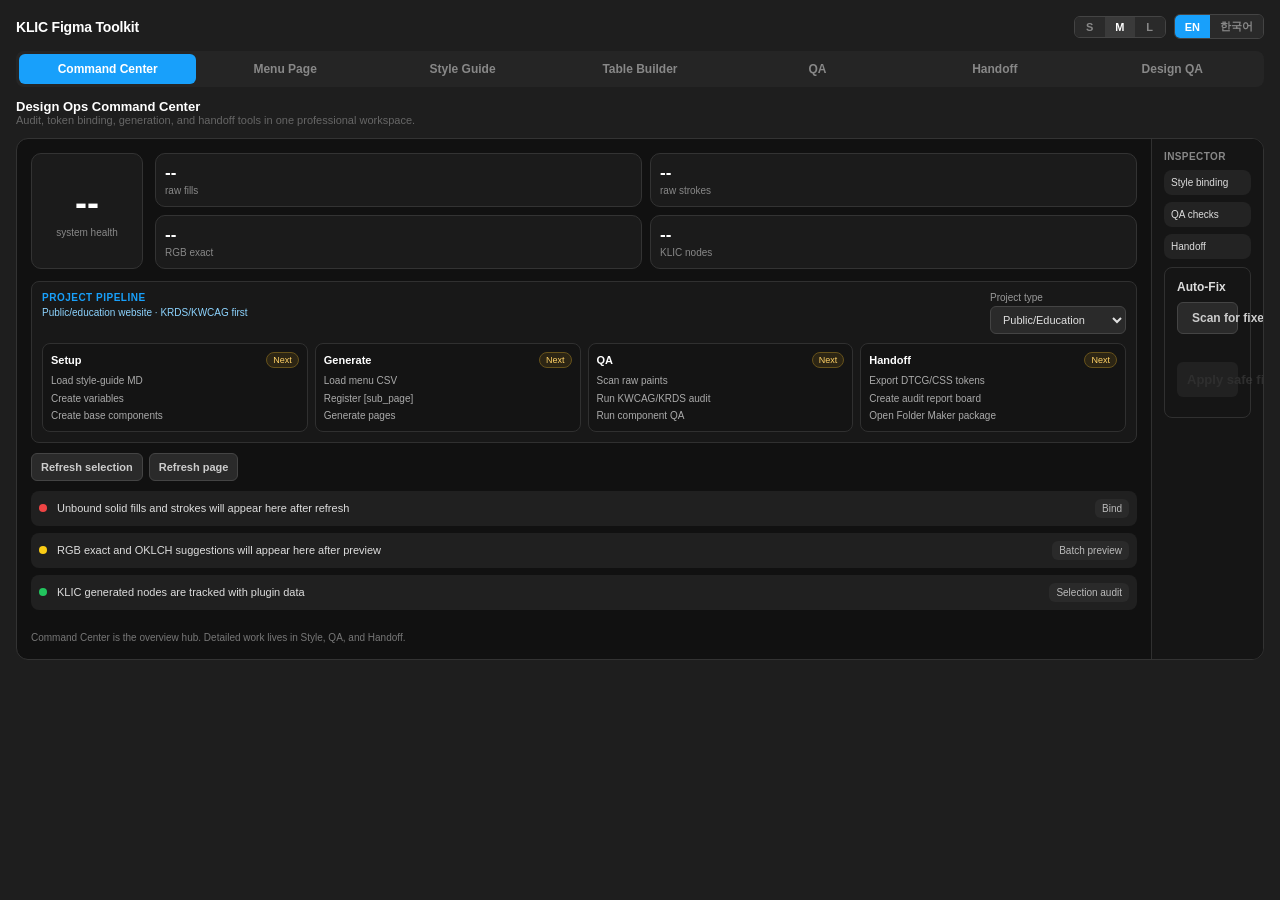
==== klic-figma-toolkit/ui.html @ 5e9527a5 "Improve KLIC toolkit runtime verification" ====
<!DOCTYPE html>
<!-- Generated by klic-figma-toolkit/build-toolkit.mjs. Do not edit directly. -->
<html lang="en">
<head>
<meta charset="utf-8">
<title>KLIC Figma Toolkit</title>
<style>
* { box-sizing: border-box; margin: 0; padding: 0; }
  body {
    font-family: 'Pretendard', 'Inter', 'Noto Sans KR', -apple-system, sans-serif;
    background: #1e1e1e; color: #e0e0e0; font-size: 12px;
  }
  .root { padding: 14px 16px 16px; display: flex; flex-direction: column; gap: 12px; }

  /* ── Top bar ── */
  .topbar { display: flex; align-items: center; justify-content: space-between; gap: 10px; flex-wrap: wrap; }
  .brand { font-size: 14px; font-weight: 700; color: #fff; letter-spacing: -0.2px; }
  .topbar-actions { display: flex; align-items: center; gap: 8px; flex-wrap: wrap; justify-content: flex-end; }
  .size-toggle {
    display: flex; border: 1px solid #444; border-radius: 6px; overflow: hidden;
  }
  .size-btn {
    min-width: 30px; padding: 4px 8px; background: #2a2a2a; border: none; cursor: pointer;
    font-size: 11px; font-weight: 700; color: #888; transition: 0.15s;
  }
  .size-btn.active { background: #3a3a3a; color: #fff; }
  .lang-toggle {
    display: flex; border: 1px solid #444; border-radius: 6px; overflow: hidden;
  }
  .lang-btn {
    padding: 4px 10px; background: #2a2a2a; border: none; cursor: pointer;
    font-size: 11px; font-weight: 600; color: #888; transition: 0.15s;
  }
  .lang-btn.active { background: #18a0fb; color: #fff; }

  /* ── Tool tabs ── */
  .tool-tabs {
    display: flex; gap: 0; background: #252525; border-radius: 8px; padding: 3px;
  }
  .tool-tab {
    flex: 1; padding: 8px 0; background: none; border: none; border-radius: 6px;
    font-size: 12px; font-weight: 600; color: #888; cursor: pointer; transition: 0.15s;
  }
  .tool-tab:hover { color: #ccc; }
  .tool-tab.active { background: #18a0fb; color: #fff; }

  .tool-pane { display: none; flex-direction: column; gap: 12px; }
  .tool-pane.active { display: flex; }

  .panel-title { font-size: 13px; font-weight: 700; color: #fff; }
  .panel-desc { font-size: 11px; color: #666; }

  /* ── Command Center ── */
  .command-shell {
    border: 1px solid #333; border-radius: 12px; overflow: hidden;
    background: #111; min-height: 430px;
  }
  .command-grid { display: grid; grid-template-columns: 1fr 112px; min-height: 386px; }
  .command-main { padding: 14px; }
  .health-row { display: grid; grid-template-columns: 112px 1fr; gap: 12px; margin-bottom: 12px; }
  .health-score {
    border: 1px solid #333; border-radius: 10px; background: #1b1b1b;
    display: flex; align-items: center; justify-content: center; flex-direction: column;
  }
  .health-score strong { font-size: 36px; color: #fff; line-height: 1; }
  .health-score span { font-size: 10px; color: #888; margin-top: 6px; }
  .health-metrics { display: grid; grid-template-columns: 1fr 1fr; gap: 8px; }
  .health-metric { border: 1px solid #333; border-radius: 10px; background: #1b1b1b; padding: 9px; }
  .health-metric b { display: block; color: #fff; font-size: 17px; }
  .health-metric span { color: #888; font-size: 10px; }
  .command-issues { display: flex; flex-direction: column; gap: 7px; }
  .command-issue {
    display: grid; grid-template-columns: 10px 1fr auto; align-items: center; gap: 8px;
    background: #202020; border-radius: 8px; padding: 8px; font-size: 11px; color: #ddd;
  }
  .severity-red, .severity-yellow, .severity-green { width: 8px; height: 8px; border-radius: 50%; }
  .severity-red { background: #ef4444; }
  .severity-yellow { background: #facc15; }
  .severity-green { background: #22c55e; }
  .quick-action {
    padding: 4px 7px; border-radius: 6px; background: #2a2a2a;
    color: #bbb; font-size: 10px; white-space: nowrap;
  }
  .command-side { border-left: 1px solid #303030; background: #151515; padding: 12px; }
  .side-label { color: #888; font-size: 10px; font-weight: 700; letter-spacing: .4px; text-transform: uppercase; margin-bottom: 8px; }
  .side-chip { padding: 7px; border-radius: 8px; background: #232323; color: #ddd; font-size: 10px; margin-bottom: 7px; cursor: pointer; }
  .side-chip:hover { background: #2d2d2d; color: #fff; }
  .command-note { margin-top: 10px; color: #777; font-size: 10px; line-height: 1.5; }
  .command-actions { display: flex; gap: 6px; margin-bottom: 10px; flex-wrap: wrap; }
  .command-actions .btn { padding: 7px 9px; font-size: 11px; }
  .command-options { display: grid; grid-template-columns: 1fr 1fr; gap: 7px; margin-bottom: 10px; }
  .command-options label { display: flex; flex-direction: column; gap: 3px; color: #999; font-size: 10px; }
  .command-options input { height: 28px; font-size: 11px; }
  .command-options .inline-option { flex-direction: row; align-items: center; color: #ccc; }
  .command-options .inline-option input { height: auto; width: auto; accent-color: #18a0fb; }
  .command-pipeline-panel {
    border: 1px solid #303030; border-radius: 8px; background: #181818;
    padding: 10px; margin-bottom: 10px;
  }
  .command-pipeline-head {
    display: flex; align-items: flex-start; justify-content: space-between;
    gap: 10px; margin-bottom: 9px;
  }
  .command-pipeline-head .section-label { padding: 0 0 3px; }
  .command-pipeline-head label {
    display: flex; flex-direction: column; gap: 3px; color: #999; font-size: 10px;
    min-width: 136px;
  }
  .command-pipeline-head select { height: 28px; font-size: 11px; }
  .command-pipeline-summary { color: #8dd4ff; font-size: 10px; line-height: 1.45; }
  .command-pipeline {
    display: grid; grid-template-columns: repeat(4, minmax(0, 1fr)); gap: 7px;
  }
  .pipeline-step {
    border: 1px solid #303030; border-radius: 8px; background: #141414;
    padding: 8px; min-width: 0;
  }
  .pipeline-step-head {
    display: flex; align-items: center; justify-content: space-between; gap: 6px;
    margin-bottom: 6px;
  }
  .pipeline-step-title { color: #fff; font-size: 11px; font-weight: 700; }
  .pipeline-status {
    color: #ffd166; border: 1px solid #66521b; background: #2c2514;
    border-radius: 999px; padding: 2px 6px; font-size: 9px; white-space: nowrap;
  }
  .pipeline-items { display: flex; flex-direction: column; gap: 4px; }
  .pipeline-item { color: #aaa; font-size: 10px; line-height: 1.35; overflow-wrap: anywhere; }
  .command-local-tool {
    border: 1px solid #303030; border-radius: 8px; background: #181818;
    padding: 9px 10px; margin-bottom: 10px; display: flex; gap: 10px;
    align-items: center; justify-content: space-between;
  }
  .command-local-tool span { display: block; font-size: 10px; line-height: 1.45; color: #aaa; }
  .command-local-tool strong { color: #fff; font-size: 11px; }
  .workspace-panel {
    border: 1px solid #303030; border-radius: 10px; background: #181818;
    padding: 12px; display: flex; flex-direction: column; gap: 10px;
  }
  .workspace-actions { display: flex; gap: 6px; flex-wrap: wrap; }
  .workspace-actions .btn { padding: 7px 9px; font-size: 11px; }
  .workspace-options { display: grid; grid-template-columns: 1fr 1fr; gap: 7px; }
  .workspace-options label { display: flex; flex-direction: column; gap: 3px; color: #999; font-size: 10px; }
  .workspace-options input { height: 28px; font-size: 11px; }
  .workspace-options .inline-option { flex-direction: row; align-items: center; color: #ccc; }
  .workspace-options .inline-option input { height: auto; width: auto; accent-color: #18a0fb; }
  .binding-list { margin-top: 10px; display: flex; flex-direction: column; gap: 6px; max-height: 150px; overflow-y: auto; }
  .binding-list.evidence-mode { max-height: none; overflow: visible; }
  .binding-item {
    display: grid; grid-template-columns: 14px 58px 1fr; gap: 7px; align-items: center;
    background: #181818; border: 1px solid #303030; border-radius: 8px; padding: 7px;
    font-size: 10px; color: #ccc;
  }
  .binding-item input { accent-color: #18a0fb; }
  .binding-hex { font-family: monospace; color: #fff; }
  .binding-target { color: #8dd4ff; overflow: hidden; text-overflow: ellipsis; white-space: nowrap; }
  .smoke-evidence-panel {
    margin-top: 10px; border: 1px solid #303030; border-radius: 8px;
    background: #151515; padding: 10px;
  }
  .smoke-evidence-head {
    display: flex; align-items: flex-start; justify-content: space-between;
    gap: 10px; margin-bottom: 8px; user-select: none;
  }
  .smoke-evidence-runtime { color: #888; font-size: 10px; line-height: 1.45; }
  .smoke-evidence-status { color: #8dd4ff; font-size: 10px; line-height: 1.45; }
  .smoke-evidence-actions { display: flex; flex-wrap: wrap; gap: 6px; justify-content: flex-end; user-select: none; }
  .smoke-evidence-json {
    width: 100%; min-height: 360px; max-height: 540px; overflow: auto;
    padding: 10px; border: 1px solid #3a3a3a; border-radius: 6px;
    background: #0f0f0f; color: #e6e6e6; font: 11px/1.55 Consolas, monospace;
    white-space: pre; user-select: text;
  }
  .smoke-evidence-hidden { position: fixed; left: -9999px; top: 0; width: 1px; height: 1px; opacity: 0; }

  /* ── Generic inputs ── */
  input[type="text"], input[type="number"], textarea, select {
    background: #2a2a2a; border: 1px solid #444; border-radius: 6px;
    color: #e0e0e0; font-size: 12px; outline: none; font-family: inherit;
  }
  input[type="text"], input[type="number"] { padding: 7px 10px; }
  input:focus, textarea:focus, select:focus { border-color: #18a0fb; }
  input::placeholder, textarea::placeholder { color: #555; }
  textarea { width: 100%; padding: 8px; resize: vertical; line-height: 1.5; }
  select { padding: 5px 8px; cursor: pointer; }

  .btn {
    padding: 8px 14px; border: 1px solid #444; border-radius: 6px; cursor: pointer;
    font-size: 12px; font-weight: 600; transition: 0.15s; white-space: nowrap;
    background: #2a2a2a; color: #ccc;
  }
  .btn:hover { border-color: #18a0fb; color: #18a0fb; }
  .btn:disabled { opacity: 0.4; cursor: not-allowed; }
  .btn-block { width: 100%; }
  .btn-primary {
    flex: 1; padding: 10px; border: none; border-radius: 6px;
    background: #18a0fb; color: #fff; font-size: 13px; font-weight: 700;
  }
  .btn-primary:hover:not(:disabled) { background: #0d8ce8; }
  .btn-primary:disabled { background: #333; color: #555; cursor: not-allowed; }
  .btn-secondary {
    flex: 1; padding: 10px; border: none; border-radius: 6px;
    background: #2a2a2a; color: #aaa; font-size: 13px; font-weight: 600;
  }
  .btn-secondary:hover { background: #333; }
  .btn-draw {
    flex: 1; padding: 10px; border: 1px solid #1a6b4a; border-radius: 6px;
    background: #0f3a2a; color: #3dd68c; font-size: 13px; font-weight: 700;
  }
  .btn-draw:hover:not(:disabled) { background: #1a5e3a; border-color: #3dd68c; }
  .btn-draw:disabled { background: #1e2a24; color: #3a6a50; border-color: #2a4a38; cursor: not-allowed; }
  .btn-comp {
    flex: 1; padding: 10px; border: 1px solid #4a3a7a; border-radius: 6px;
    background: #1e1a3a; color: #a78bfa; font-size: 13px; font-weight: 700;
  }
  .btn-comp:hover:not(:disabled) { background: #2a2050; border-color: #a78bfa; }
  .btn-comp:disabled { background: #1a1a2a; color: #4a4a6a; border-color: #2a2a4a; cursor: not-allowed; }
  .btn-row { display: flex; gap: 8px; }

  .status { font-size: 11px; min-height: 14px; }
  .status.ok, .fetch-status.success, .detected.ok { color: #4caf50; }
  .status.error, .fetch-status.error { color: #f66; }
  .status.idle, .fetch-status, .detected.idle { color: #888; }

  .result {
    margin-top: 4px; padding: 10px 12px; border-radius: 6px; font-size: 12px;
    text-align: center; display: none; font-weight: 600;
  }
  .result.success { background: #162516; color: #4caf50; border: 1px solid #2a4a2a; }
  .result.error { background: #2a1616; color: #f44336; border: 1px solid #4a2a2a; white-space: pre-line; }

  .progress-wrap { margin-top: 4px; display: none; }
  progress {
    -webkit-appearance: none; width: 100%; height: 6px; border-radius: 3px;
    border: none; background: #333;
  }
  progress::-webkit-progress-bar { background: #333; border-radius: 3px; }
  progress::-webkit-progress-value { background: #18a0fb; border-radius: 3px; transition: width 0.2s; }
  .progress-label, .progress-name { font-size: 11px; color: #666; margin-top: 6px; }
  .progress-name { white-space: nowrap; overflow: hidden; text-overflow: ellipsis; }

  /* ── Sub tabs (menu input / table input) ── */
  .sub-tabs { display: flex; gap: 0; border-bottom: 1px solid #333; margin-bottom: 8px; }
  .sub-tab {
    padding: 7px 14px; background: none; border: none; border-bottom: 2px solid transparent;
    font-size: 12px; font-weight: 600; color: #666; cursor: pointer; margin-bottom: -1px;
    transition: color 0.15s, border-color 0.15s;
  }
  .sub-tab:hover { color: #aaa; }
  .sub-tab.active { color: #18a0fb; border-bottom-color: #18a0fb; }
  .sub-panel { display: none; }
  .sub-panel.active { display: block; }

  .row { display: flex; gap: 6px; align-items: center; }
  .row.tight { gap: 8px; }
  .grow { flex: 1; }
  .divider { border: none; border-top: 1px solid #333; margin: 4px 0; }

  .section-label {
    font-size: 10px; font-weight: 700; color: #18a0fb; padding: 8px 0 4px;
    letter-spacing: 0.5px; text-transform: uppercase;
  }
  .field-label { font-size: 11px; font-weight: 600; color: #ccc; }
  .hint { font-size: 10px; color: #555; line-height: 1.5; }

  /* ── Menu list ── */
  .list-header { display: flex; justify-content: space-between; align-items: center; margin-bottom: 6px; }
  .list-title { font-size: 12px; font-weight: 600; color: #fff; }
  .list-right { display: flex; align-items: center; gap: 8px; }
  .list-count { font-size: 11px; color: #666; }
  .link-btn {
    font-size: 11px; color: #18a0fb; background: none; border: none; cursor: pointer;
    padding: 0; text-decoration: underline;
  }
  .link-btn:hover { color: #0d8ce8; }

  .filter-tags { display: flex; flex-wrap: wrap; gap: 4px; margin-bottom: 6px; min-height: 0; }
  .filter-tag {
    display: flex; align-items: center; gap: 4px; padding: 2px 8px;
    background: #1a3a1a; border: 1px solid #2a4a2a; border-radius: 12px;
    font-size: 11px; color: #4caf50;
  }
  .filter-tag .remove { cursor: pointer; color: #888; font-size: 13px; line-height: 1; }
  .filter-tag .remove:hover { color: #f44; }

  .scroll-list {
    background: #2a2a2a; border-radius: 8px; padding: 10px 12px; max-height: 200px;
    overflow-y: auto;
  }
  .scroll-list::-webkit-scrollbar { width: 4px; }
  .scroll-list::-webkit-scrollbar-track { background: #333; }
  .scroll-list::-webkit-scrollbar-thumb { background: #555; border-radius: 2px; }

  .menu-group-label { font-size: 10px; font-weight: 700; color: #18a0fb; padding: 8px 0 4px; letter-spacing: 0.5px; }
  .menu-group-label:first-child { padding-top: 0; }
  label.menu-item {
    display: flex; align-items: center; gap: 8px; padding: 5px 0;
    border-bottom: 1px solid #333; cursor: pointer; user-select: none;
  }
  label.menu-item:last-child { border-bottom: none; }
  label.menu-item input[type="checkbox"] { accent-color: #18a0fb; width: 13px; height: 13px; cursor: pointer; flex-shrink: 0; }
  .menu-name { font-weight: 600; color: #fff; flex: 1; }
  .menu-path { font-size: 10px; color: #555; flex-shrink: 0; }
  label.menu-item.excluded .menu-name { text-decoration: line-through; color: #444; }
  label.menu-item.excluded .menu-path { color: #333; }

  /* ── Collapsible sections ── */
  .collapse-toggle { font-size: 11px; color: #18a0fb; cursor: pointer; display: block; text-decoration: underline; }
  .collapse-section { display: none; margin-top: 8px; padding: 10px; background: #242424; border-radius: 6px; }
  .map-row { display: flex; align-items: center; gap: 8px; margin-bottom: 6px; }
  .map-label { font-size: 11px; color: #888; width: 72px; flex-shrink: 0; }
  .col-select { flex: 1; }
  .cat-chips { display: flex; flex-wrap: wrap; gap: 6px; }
  .cat-chip { display: flex; align-items: center; gap: 4px; }
  .cat-chip input[type="checkbox"] { accent-color: #18a0fb; }
  .cat-chip label { font-size: 11px; color: #ccc; cursor: pointer; }

  .file-label {
    padding: 6px 12px; background: #2a2a2a; border: 1px solid #444; border-radius: 6px;
    font-size: 11px; color: #ccc; cursor: pointer; white-space: nowrap; flex-shrink: 0;
  }
  .file-label:hover { border-color: #18a0fb; color: #18a0fb; }
  .file-name { font-size: 11px; color: #666; overflow: hidden; text-overflow: ellipsis; white-space: nowrap; }

  /* ── Style preview ── */
  .preview { background: #242424; border-radius: 8px; padding: 12px; display: none; flex-direction: column; gap: 12px; }
  .preview-label { font-size: 10px; font-weight: 700; color: #18a0fb; letter-spacing: 0.5px; margin-bottom: 6px; }
  .color-row { display: flex; align-items: center; gap: 6px; margin-bottom: 4px; }
  .color-name { font-size: 11px; color: #aaa; width: 64px; flex-shrink: 0; }
  .swatches { display: flex; gap: 2px; }
  .swatch { width: 18px; height: 18px; border-radius: 3px; position: relative; }
  .swatch:hover::after {
    content: attr(data-tip); position: absolute; bottom: 22px; left: 50%; transform: translateX(-50%);
    background: #000; color: #fff; padding: 2px 5px; border-radius: 3px; font-size: 10px;
    white-space: nowrap; z-index: 10; pointer-events: none;
  }
  .swatch.base-mark { outline: 2px solid #fff; outline-offset: 1px; }
  #style-semantic-prev { display: flex; flex-direction: column; gap: 7px; min-width: 0; }
  .semantic-row {
    display: grid; grid-template-columns: minmax(0, 1fr); gap: 6px;
    padding: 7px; background: #242424; border-radius: 6px; min-width: 0;
  }
  .semantic-name {
    font-size: 11px; color: #aaa; min-width: 0; line-height: 1.35;
    overflow-wrap: anywhere;
  }
  .semantic-chips {
    display: grid; grid-template-columns: repeat(4, minmax(44px, 1fr));
    gap: 5px; min-width: 0;
  }
  .semantic-chip { display: flex; flex-direction: column; align-items: stretch; gap: 2px; min-width: 0; }
  .semantic-swatch { width: 100%; min-width: 0; height: 20px; border-radius: 4px; }
  .semantic-chip-label { font-size: 9px; color: #666; }
  .value-chips { display: flex; flex-wrap: wrap; gap: 4px; }
  .chip { padding: 3px 7px; background: #333; border-radius: 4px; font-size: 10px; color: #aaa; }
  .summary { font-size: 11px; color: #888; text-align: center; padding: 4px 0; line-height: 1.5; }
  .diagnostic-summary {
    border: 1px solid #303030; border-radius: 8px; background: #181818;
    padding: 8px; display: flex; flex-wrap: wrap; gap: 6px; color: #aaa;
    font-size: 10px; line-height: 1.4;
  }
  .diagnostic-chip {
    border: 1px solid #3a3a3a; border-radius: 999px; padding: 4px 7px;
    background: #222; color: #ccc; white-space: nowrap;
  }
  .diagnostic-chip.warn { border-color: #66521b; color: #ffd166; background: #2c2514; }
  .diagnostic-chip.ok { border-color: #1f5f3a; color: #83e6a8; background: #14241b; }
  .auto-info { display: flex; flex-direction: column; gap: 4px; }
  .auto-info-row { font-size: 10px; color: #666; line-height: 1.5; }

  .font-results { display: flex; flex-direction: column; gap: 2px; max-height: 108px; overflow-y: auto; margin-top: 4px; }
  .font-result-item { padding: 5px 8px; background: #2a2a2a; border-radius: 4px; font-size: 11px; color: #aaa; cursor: pointer; border: 1px solid transparent; }
  .font-result-item:hover { background: #333; color: #fff; }
  .font-result-item.active { background: #0f2a4a; color: #18a0fb; border-color: #18a0fb; }
  .font-selected { font-size: 10px; color: #3dd68c; }

  /* ── Table inputs ── */
  .detected { font-size: 11px; min-height: 15px; display: flex; align-items: center; gap: 4px; }
  .toggles { display: flex; gap: 16px; flex-wrap: wrap; }
  .toggle { display: flex; align-items: center; gap: 6px; cursor: pointer; user-select: none; }
  .toggle input { cursor: pointer; accent-color: #18a0fb; width: 13px; height: 13px; }
  .toggle span { font-size: 12px; }

  .color-rows { display: flex; flex-direction: column; gap: 5px; }
  .color-row-t { display: flex; align-items: center; gap: 5px; }
  .color-label-t { font-size: 11px; color: #aaa; min-width: 80px; flex-shrink: 0; }
  .var-sel { flex: 1; min-width: 0; padding: 4px 5px; font-size: 10.5px; height: 26px; }
  .hex-wrap {
    display: flex; align-items: center; flex-shrink: 0; padding: 3px 6px; height: 26px;
  }
  .hash { font-size: 11px; color: #888; margin-right: 1px; }
  .hex-in { width: 50px; border: none; outline: none; background: transparent; font-size: 11px; color: #e0e0e0; font-family: monospace; padding: 0; }
  .hex-in:disabled { color: #888; }
  .swatch-t { width: 22px; height: 22px; flex-shrink: 0; border-radius: 4px; border: 1.5px solid #444; cursor: pointer; }

  .adv-toggle { display: flex; align-items: center; justify-content: space-between; cursor: pointer; user-select: none; padding: 7px 0; border-top: 1px solid #333; }
  .adv-toggle .adv-label { font-size: 11px; font-weight: 600; color: #888; }
  .adv-toggle .adv-arrow { font-size: 10px; color: #888; transition: transform .2s; }
  .adv-toggle.open .adv-arrow { transform: rotate(180deg); }
  .adv-panel { display: none; }
  .adv-panel.open { display: block; }
  .inputs-grid { display: grid; grid-template-columns: 1fr 1fr; gap: 7px 10px; margin-top: 8px; }
  .input-group { display: flex; flex-direction: column; gap: 3px; }
  .input-group label { font-size: 11px; color: #888; }
  .input-group .row-in { display: flex; align-items: center; gap: 5px; }
  .input-group input[type="number"] { width: 64px; }
  .unit { font-size: 11px; color: #888; }

  /* Command Center Auto-Fix section (Task 7) */
  .fix-section { display: flex; flex-direction: column; gap: 8px; padding: 12px; border: 1px solid #303030; border-radius: 8px; margin-top: 8px; }
  .fix-section h3 { margin: 0; font-size: 12px; font-weight: 600; color: #ddd; }
  .fix-counts { display: flex; gap: 6px; flex-wrap: wrap; min-height: 12px; }
  .fix-counts .chip { background: #202020; border-radius: 999px; padding: 3px 8px; font-size: 11px; color: #ddd; }
  .fix-c-list { list-style: none; margin: 0; padding: 0; display: flex; flex-direction: column; gap: 6px; }
  .fix-c-list li { display: flex; justify-content: space-between; align-items: center; gap: 8px; background: #1b1b1b; border-radius: 6px; padding: 8px; font-size: 11px; color: #ddd; }
  .fix-c-list li .fix-label { flex: 1; min-width: 0; overflow: hidden; text-overflow: ellipsis; white-space: nowrap; }
  .fix-c-list li .btn { flex: 0 0 auto; padding: 3px 10px; font-size: 11px; }

/* ── Design QA Diff ── */
.qa-columns { display: grid; grid-template-columns: 1fr 1fr; gap: 12px; }
.qa-col { display: flex; flex-direction: column; gap: 6px; }
.qa-preview { max-width: 100%; border: 1px solid #2a2a2a; border-radius: 6px; background: #111; }
.qa-impl-stage { position: relative; display: inline-block; }
.qa-overlay { position: absolute; inset: 0; cursor: crosshair; }
.qa-url-frame { width: 100%; height: 180px; border: 1px solid #2a2a2a; border-radius: 6px; }
</style>
</head>
<body>
<div class="root">

  <!-- ═══ Top bar ═══ -->
  <div class="topbar">
    <span class="brand">KLIC Figma Toolkit</span>
    <div class="topbar-actions">
      <div class="size-toggle" data-i18n-aria="ui.sizeGroup">
        <button class="size-btn" id="size-compact" onclick="resizeUi('compact')" data-i18n-title="ui.sizeCompact">S</button>
        <button class="size-btn active" id="size-default" onclick="resizeUi('default')" data-i18n-title="ui.sizeDefault">M</button>
        <button class="size-btn" id="size-wide" onclick="resizeUi('wide')" data-i18n-title="ui.sizeWide">L</button>
      </div>
      <div class="lang-toggle">
        <button class="lang-btn active" id="lang-en" onclick="setLang('en')">EN</button>
        <button class="lang-btn" id="lang-ko" onclick="setLang('ko')">한국어</button>
      </div>
    </div>
  </div>

  <!-- ═══ Tool tabs ═══ -->
  <div class="tool-tabs">
    <button class="tool-tab active" id="tool-command" onclick="switchTool('command')" data-i18n="tool.command">Command Center</button>
    <button class="tool-tab"        id="tool-menu"   onclick="switchTool('menu')"   data-i18n="tool.menu">Menu Page</button>
    <button class="tool-tab"        id="tool-style"  onclick="switchTool('style')"  data-i18n="tool.style">Style Guide</button>
    <button class="tool-tab"        id="tool-table"  onclick="switchTool('table')"  data-i18n="tool.table">Table Builder</button>
    <button class="tool-tab"        id="tool-qa"     onclick="switchTool('qa')"     data-i18n="tool.qa">QA</button>
    <button class="tool-tab"        id="tool-handoff" onclick="switchTool('handoff')" data-i18n="tool.handoff">Handoff</button>
    <button class="tool-tab" id="tool-designqa" onclick="switchTool('designqa')" data-i18n="tool.designqa">Design QA</button>
  </div>

  <!-- ════════════════════════════════════════════════════════════════════
       PANE: COMMAND CENTER
       ════════════════════════════════════════════════════════════════════ -->
  <div class="tool-pane active" id="pane-command">
    <div>
      <div class="panel-title" data-i18n="command.title">Design Ops Command Center</div>
      <div class="panel-desc" data-i18n="command.desc">Audit, token binding, generation, and handoff tools in one professional workspace.</div>
    </div>

    <div class="command-shell">
      <div class="command-grid">
        <div class="command-main">
          <div class="health-row">
            <div class="health-score">
              <strong id="command-health-score">--</strong>
              <span data-i18n="command.health">system health</span>
            </div>
            <div class="health-metrics">
              <div class="health-metric"><b id="command-raw-fills">--</b><span data-i18n="command.rawFills">raw fills</span></div>
              <div class="health-metric"><b id="command-raw-strokes">--</b><span data-i18n="command.rawStrokes">raw strokes</span></div>
              <div class="health-metric"><b id="command-exact-matches">--</b><span data-i18n="command.matches">RGB exact</span></div>
              <div class="health-metric"><b id="command-klic-nodes">--</b><span data-i18n="command.klicNodes">KLIC nodes</span></div>
            </div>
          </div>

          <div class="command-pipeline-panel">
            <div class="command-pipeline-head">
              <div>
                <div class="section-label" data-i18n="command.pipelineTitle">Project Pipeline</div>
                <div class="command-pipeline-summary" id="command-pipeline-summary" data-i18n="command.pipelineSummary">Public/education website · KRDS/KWCAG first</div>
              </div>
              <label>
                <span data-i18n="command.projectType">Project type</span>
                <select id="command-project-type">
                  <option value="public-education" selected data-i18n="command.projectPublicEducation">Public/Education</option>
                  <option value="saas-admin" data-i18n="command.projectSaasAdmin">SaaS/Admin</option>
                  <option value="corporate" data-i18n="command.projectCorporate">Corporate</option>
                </select>
              </label>
            </div>
            <div class="command-pipeline" id="command-pipeline"></div>
          </div>

          <div class="command-actions">
            <button class="btn" id="command-refresh-selection" data-i18n="command.refreshSelection">Refresh selection</button>
            <button class="btn" id="command-refresh-page" data-i18n="command.refreshPage">Refresh page</button>
          </div>

          <div class="command-issues">
            <div class="command-issue"><div class="severity-red"></div><span id="command-issue-raw" data-i18n="command.issueRaw">Unbound solid fills and strokes will appear here after refresh</span><div class="quick-action" data-i18n="command.bind">Bind</div></div>
            <div class="command-issue"><div class="severity-yellow"></div><span id="command-issue-match" data-i18n="command.issueMatch">Exact variable matches will appear here after preview</span><div class="quick-action" data-i18n="command.preview">Preview</div></div>
            <div class="command-issue"><div class="severity-green"></div><span id="command-issue-generated" data-i18n="command.issueGenerated">KLIC generated nodes are tracked with plugin data</span><div class="quick-action" data-i18n="command.audit">Audit</div></div>
          </div>

          <div class="binding-list" id="command-binding-list"></div>

          <div class="command-note" data-i18n="command.note">Command Center is now the overview hub. Detailed work lives in Style, QA, and Handoff.</div>
        </div>
        <div class="command-side">
          <div class="side-label" data-i18n="command.inspector">Inspector</div>
          <div class="side-chip" onclick="switchTool('style')" data-i18n="command.goStyle">Style binding</div>
          <div class="side-chip" onclick="switchTool('qa')" data-i18n="command.goQa">QA checks</div>
          <div class="side-chip" onclick="switchTool('handoff')" data-i18n="command.goHandoff">Handoff</div>
          <section class="fix-section" id="fix-section">
            <h3 data-i18n="command.fixTitle">Auto-Fix</h3>
            <button class="btn" id="fix-scan" data-i18n="command.fixScan">Scan for fixes</button>
            <div class="fix-counts" id="fix-counts"></div>
            <button class="btn btn-primary" id="fix-batch-apply" data-i18n="command.fixBatchApply" disabled>Apply safe fixes (A+B)</button>
            <ul class="fix-c-list" id="fix-c-list"></ul>
          </section>
        </div>
      </div>
    </div>
  </div>

  <!-- ════════════════════════════════════════════════════════════════════
       PANE: MENU PAGE GENERATOR
       ════════════════════════════════════════════════════════════════════ -->
  <div class="tool-pane" id="pane-menu">

    <div class="sub-tabs">
      <button class="sub-tab active" id="menu-tab-url"  onclick="menuSwitchInput('url')"  data-i18n="menu.tabUrl">URL Input</button>
      <button class="sub-tab"        id="menu-tab-html" onclick="menuSwitchInput('html')" data-i18n="menu.tabHtml">HTML Source</button>
    </div>

    <!-- URL panel -->
    <div class="sub-panel active" id="menu-panel-url">
      <div class="row">
        <input type="text" class="grow" id="menu-url" data-i18n-ph="menu.urlPh">
        <button class="btn" id="menu-fetch" data-i18n="menu.extract">Extract Menu</button>
      </div>
      <div class="status idle" id="menu-fetch-status"></div>
    </div>

    <!-- HTML source panel -->
    <div class="sub-panel" id="menu-panel-html">
      <textarea id="menu-html-input" rows="4" data-i18n-ph="menu.htmlPh"></textarea>
      <button class="btn btn-block" id="menu-parse" data-i18n="menu.parseHtml">Parse HTML</button>
      <div class="status idle" id="menu-html-status"></div>
    </div>

    <!-- CSV input -->
    <div class="collapse-toggle" id="menu-excel-toggle" onclick="menuToggleExcel()" data-i18n="menu.excelToggle">▶ Load from Excel (CSV)</div>
    <div class="collapse-section" id="menu-excel-section">
      <div class="hint" data-i18n-html="menu.csvHint"></div>
      <div class="row" style="margin-top:8px">
        <label class="file-label">
          <span data-i18n="menu.selectCsv">Select CSV file</span>
          <input type="file" accept=".csv,.txt" id="menu-csv-file" style="display:none">
        </label>
        <button class="btn" id="menu-sample-csv" data-i18n="menu.sampleCsv">Load sample CSV</button>
        <span class="file-name" id="menu-csv-name" data-i18n="menu.noFile">No file selected</span>
      </div>
      <div class="map-row" style="margin-top:8px">
        <span class="map-label" data-i18n="menu.encoding">Encoding</span>
        <select class="col-select" id="menu-encoding">
          <option value="UTF-8">UTF-8</option>
          <option value="EUC-KR">EUC-KR</option>
          <option value="CP949">CP949</option>
        </select>
      </div>
      <div id="menu-mapping" style="display:none">
        <div class="map-row">
          <span class="map-label" data-i18n="menu.nameCol">Name col</span>
          <select class="col-select" id="menu-name-col"></select>
        </div>
        <div class="map-row">
          <span class="map-label" data-i18n="menu.pathMode">Path</span>
          <select class="col-select" id="menu-path-mode" onchange="menuUpdatePathMode()">
            <option value="levels" data-i18n="menu.pathLevels">Auto-combine level columns</option>
            <option value="single" data-i18n="menu.pathSingle">Single path column</option>
            <option value="nameonly" data-i18n="menu.pathNameonly">Name only</option>
          </select>
        </div>
        <div class="map-row" id="menu-path-col-row" style="display:none">
          <span class="map-label" data-i18n="menu.pathCol">Path col</span>
          <select class="col-select" id="menu-path-col"></select>
        </div>
        <div class="map-row">
          <span class="map-label" data-i18n="menu.categoryCol">Category</span>
          <select class="col-select" id="menu-category-col"></select>
        </div>
        <div class="map-row" id="menu-cat-row">
          <span class="map-label" data-i18n="menu.includeCat">Include</span>
          <div class="cat-chips" id="menu-cat-chips"></div>
        </div>
        <button class="btn-primary btn-block" id="menu-apply-csv" data-i18n="menu.applyCsv">Apply this menu data</button>
      </div>
    </div>

    <hr class="divider">

    <button class="btn btn-block" id="menu-register-template" data-i18n="menu.registerTemplate">Use selected frame as [sub_page]</button>

    <!-- Keyword filter -->
    <div>
      <div class="row">
        <input type="text" class="grow" id="menu-filter" data-i18n-ph="menu.filterPh">
        <button class="btn" id="menu-filter-add" data-i18n="menu.add">Add</button>
      </div>
      <div class="filter-tags" id="menu-filter-tags"></div>
    </div>

    <!-- Menu list -->
    <div class="list-header">
      <span class="list-title" data-i18n="menu.listTitle">Menu List</span>
      <div class="list-right">
        <button class="link-btn" onclick="menuToggleAll(true)"  data-i18n="menu.selectAll">Select All</button>
        <button class="link-btn" onclick="menuToggleAll(false)" data-i18n="menu.deselectAll">Clear</button>
        <span class="list-count" id="menu-count">0</span>
      </div>
    </div>
    <div class="diagnostic-summary" id="menu-diagnostics"></div>
    <div class="scroll-list" id="menu-list">
      <div style="color:#555;text-align:center;padding:20px 0;" data-i18n="menu.emptyHint">Enter a URL and extract the menu</div>
    </div>

    <div class="btn-row">
      <button class="btn-primary" id="menu-generate" disabled data-i18n="menu.generate">Generate</button>
      <button class="btn-secondary" id="menu-cancel" data-i18n="common.close">Close</button>
    </div>

    <div class="progress-wrap" id="menu-progress-wrap">
      <progress id="menu-progress-bar" value="0" max="100"></progress>
      <div class="progress-label" id="menu-progress-label"></div>
    </div>
    <div class="result" id="menu-result"></div>
  </div>

  <!-- ════════════════════════════════════════════════════════════════════
       PANE: STYLE GUIDE VARIABLE GENERATOR
       ════════════════════════════════════════════════════════════════════ -->
  <div class="tool-pane" id="pane-style">

    <div>
      <div class="panel-title" data-i18n="style.title">Style Guide Generator</div>
      <div class="panel-desc" data-i18n="style.desc">Reads an MD file and auto-creates Figma Variables</div>
    </div>

    <div class="workspace-panel">
      <div class="section-label" data-i18n="style.bindingTitle">Variable binding</div>
      <div class="panel-desc" data-i18n="style.bindingDesc">Preview RGB exact matches, inspect OKLCH suggestions, and apply selected bindings.</div>
      <div class="workspace-options">
        <label><span data-i18n="command.oklchThreshold">OKLCH threshold</span><input type="number" id="command-oklch-threshold" value="0.08" min="0" max="0.5" step="0.01"></label>
        <label style="grid-column:1 / -1"><span data-i18n="command.collectionPriority">Collection priority</span><input type="text" id="command-collection-priority" value="컬러/브랜드, 컬러/시맨틱, 컬러/그레이"></label>
        <label class="inline-option" style="grid-column:1 / -1"><input type="checkbox" id="command-include-oklch-apply"><span data-i18n="command.includeOklchApply">Allow applying OKLCH suggestions</span></label>
      </div>
      <div class="workspace-actions">
        <button class="btn" id="command-preview-bindings" data-i18n="command.previewBindings">Preview bindings</button>
        <button class="btn" id="command-apply-bindings" data-i18n="command.applyBindings">Apply selected</button>
      </div>
      <div class="binding-list" id="style-binding-list"></div>
    </div>

    <!-- Font -->
    <div>
      <div class="list-header">
        <span class="field-label" data-i18n="style.font">Font</span>
        <span class="font-selected" id="style-font-label"></span>
      </div>
      <div class="row">
        <input type="text" class="grow" id="style-font-input" data-i18n-ph="style.fontPh">
        <button class="btn" id="style-font-search" data-i18n="style.search">Search</button>
      </div>
      <div class="font-results" id="style-font-results"></div>
    </div>

    <!-- MD input -->
    <div>
      <div class="list-header">
        <span class="field-label" data-i18n="style.mdFile">MD File</span>
        <div style="display:flex;gap:6px;align-items:center">
          <label class="file-label">
            📂 <span data-i18n="style.selectFile">Select file</span>
            <input type="file" accept=".md,.txt" id="style-file-input" style="display:none">
          </label>
          <button class="file-label" id="style-load-sample" data-i18n="style.loadSample">Load ver2 sample</button>
          <button class="file-label" id="style-export-md" data-i18n="style.exportMd">Export MD</button>
          <button class="file-label" id="style-export-json" data-i18n="style.exportJson">Export JSON</button>
          <label class="file-label">
            <span data-i18n="style.importJson">Import JSON</span>
            <input type="file" accept=".json,application/json" id="style-json-input" style="display:none">
          </label>
          <button class="file-label" id="style-reload" style="display:none" data-i18n-title="style.reloadTitle" data-i18n="style.reload">↺ Reload</button>
        </div>
      </div>
      <div class="file-name" id="style-file-name" style="margin-bottom:4px;display:none"></div>
      <textarea id="style-md" rows="4" data-i18n-ph="style.mdPh"></textarea>
      <button class="btn btn-block" id="style-parse" data-i18n="style.parse">Parse</button>
    </div>

    <!-- Preview -->
    <div class="preview" id="style-preview">
      <div>
        <div class="preview-label" data-i18n="style.brandPrev">Brand Colors (13 steps)</div>
        <div id="style-brand-prev"></div>
      </div>
      <div>
        <div class="preview-label" data-i18n="style.grayPrev">Gray Scale</div>
        <div id="style-gray-prev"></div>
      </div>
      <div>
        <div class="preview-label" data-i18n="style.semanticPrev">Semantic Colors (Base · BG · Line · Text)</div>
        <div id="style-semantic-prev"></div>
      </div>
      <div>
        <div class="preview-label" data-i18n="style.spacingPrev">Spacing</div>
        <div class="value-chips" id="style-spacing-prev"></div>
      </div>
      <div>
        <div class="preview-label" data-i18n="style.radiusPrev">Radius</div>
        <div class="value-chips" id="style-radius-prev"></div>
      </div>
    </div>

    <div id="style-gen-section" style="display:none">
      <div class="summary" id="style-summary"></div>
      <div class="btn-row">
        <button class="btn-primary" id="style-generate" data-i18n="style.genVars">Create Variables</button>
        <button class="btn-draw" id="style-draw" data-i18n="style.drawBoard">Draw Board</button>
        <button class="btn-comp" id="style-comp" data-i18n="style.genComp">Components</button>
        <button class="btn-secondary" id="style-cancel" data-i18n="common.close">Close</button>
      </div>
    </div>

    <div class="progress-wrap" id="style-progress-wrap">
      <progress id="style-progress-bar" value="0" max="100"></progress>
      <div class="progress-name" id="style-progress-name"></div>
    </div>
    <div class="result" id="style-result"></div>
  </div>

  <!-- ════════════════════════════════════════════════════════════════════
       PANE: TABLE GENERATOR
       ════════════════════════════════════════════════════════════════════ -->
  <div class="tool-pane" id="pane-table">

    <div class="sub-tabs">
      <button class="sub-tab active" id="table-tab-unified" onclick="tableSwitchTab('unified')" data-i18n="table.tabUnified">Unified</button>
      <button class="sub-tab"        id="table-tab-split"   onclick="tableSwitchTab('split')"   data-i18n="table.tabSplit">Split</button>
      <button class="sub-tab"        id="table-tab-html"    onclick="tableSwitchTab('html')"    data-i18n="table.tabHtml">HTML</button>
    </div>

    <!-- Unified pane -->
    <div class="sub-panel active" id="table-pane-unified">
      <textarea id="table-paste-unified" rows="4" data-i18n-ph="table.unifiedPh"></textarea>
      <div class="detected idle" id="table-det-unified"></div>
      <div class="toggles">
        <label class="toggle"><input type="checkbox" id="table-has-header" checked><span data-i18n="table.firstHeader">First row → Header</span></label>
        <label class="toggle"><input type="checkbox" id="table-has-footer"><span data-i18n="table.lastFooter">Last row → Footer</span></label>
        <label class="toggle"><input type="checkbox" id="table-striped" checked><span data-i18n="table.striped">Striped rows</span></label>
      </div>
    </div>

    <!-- Split pane -->
    <div class="sub-panel" id="table-pane-split">
      <div>
        <div class="field-label" data-i18n="table.header">Header <span class="hint">(optional)</span></div>
        <textarea id="table-paste-header" rows="2" style="margin-top:3px"></textarea>
        <div class="detected idle" id="table-det-header">—</div>
      </div>
      <div>
        <div class="field-label" data-i18n="table.body">Body</div>
        <textarea id="table-paste-body" rows="2" style="margin-top:3px"></textarea>
        <div class="detected idle" id="table-det-body"></div>
      </div>
      <div>
        <div class="field-label" data-i18n="table.footer">Footer <span class="hint">(optional)</span></div>
        <textarea id="table-paste-footer" rows="2" style="margin-top:3px"></textarea>
        <div class="detected idle" id="table-det-footer">—</div>
      </div>
      <label class="toggle"><input type="checkbox" id="table-striped-split" checked><span data-i18n="table.striped">Striped rows</span></label>
    </div>

    <!-- HTML pane -->
    <div class="sub-panel" id="table-pane-html">
      <textarea id="table-paste-html" rows="5" data-i18n-ph="table.htmlPh"></textarea>
      <div class="detected idle" id="table-det-html"></div>
      <label class="toggle"><input type="checkbox" id="table-striped-html" checked><span data-i18n="table.striped">Striped rows</span></label>
    </div>

    <!-- Table width -->
    <div class="row">
      <label style="font-size:12px;color:#ccc" data-i18n="table.preset">Preset</label>
      <select id="table-preset" class="col-select">
        <option value="default" data-i18n="table.presetDefault">Default</option>
        <option value="krds" data-i18n="table.presetKrds">KRDS</option>
        <option value="admin" data-i18n="table.presetAdmin">Admin</option>
        <option value="report" data-i18n="table.presetReport">Report</option>
        <option value="compact" data-i18n="table.presetCompact">Compact</option>
      </select>
    </div>

    <!-- Table width -->
    <div class="row">
      <label style="font-size:12px;color:#ccc" data-i18n="table.width">Table width</label>
      <input type="number" id="table-width" value="1400" min="200" max="4000">
      <span class="unit">px</span>
    </div>

    <!-- Colors -->
    <div>
      <div class="section-label" data-i18n="table.colors">Colors</div>
      <div class="color-rows" id="table-color-rows"></div>
    </div>

    <!-- Advanced -->
    <div class="adv-toggle" id="table-adv-toggle" onclick="tableToggleAdv()">
      <span class="adv-label" data-i18n="table.advanced">Advanced</span>
      <span class="adv-arrow">▼</span>
    </div>
    <div class="adv-panel" id="table-adv-panel">
      <div class="inputs-grid">
        <div class="input-group">
          <label data-i18n="table.padV">Padding (V)</label>
          <div class="row-in"><input type="number" id="table-pad-v" value="12" min="4" max="32"><span class="unit">px</span></div>
        </div>
        <div class="input-group">
          <label data-i18n="table.padH">Padding (H)</label>
          <div class="row-in"><input type="number" id="table-pad-h" value="16" min="4" max="48"><span class="unit">px</span></div>
        </div>
        <div class="input-group">
          <label data-i18n="table.minColW">Min col width</label>
          <div class="row-in"><input type="number" id="table-min-col-w" min="0" max="400" data-i18n-ph="table.auto"><span class="unit">px</span></div>
        </div>
        <div class="input-group">
          <label data-i18n="table.fontSize">Font size</label>
          <div class="row-in"><input type="number" id="table-font-size" value="18" min="10" max="24"><span class="unit">px</span></div>
        </div>
        <div class="input-group">
          <label data-i18n="table.minRowH">Min row height</label>
          <div class="row-in"><input type="number" id="table-min-row-h" value="48" min="20" max="200"><span class="unit">px</span></div>
        </div>
      </div>
    </div>

    <div class="diagnostic-summary" id="table-diagnostics"></div>
    <button class="btn-primary btn-block" id="table-generate" disabled data-i18n="table.generate">Generate Table</button>
    <div class="status" id="table-status"></div>
  </div>

  <!-- ════════════════════════════════════════════════════════════════════
       PANE: QA
       ════════════════════════════════════════════════════════════════════ -->
  <div class="tool-pane" id="pane-qa">
    <div>
      <div class="panel-title" data-i18n="qa.title">Quality Assurance</div>
      <div class="panel-desc" data-i18n="qa.desc">Run accessibility, component, and token governance checks.</div>
    </div>

    <div class="workspace-panel">
      <div class="workspace-options">
        <label><span data-i18n="command.scanLimit">Scan limit</span><input type="number" id="command-scan-limit" value="2000" min="50" max="10000"></label>
      </div>
      <div class="workspace-actions">
        <button class="btn" id="command-kwcag-krds-audit" data-i18n="command.kwcagKrdsAudit">KWCAG/KRDS audit</button>
        <button class="btn" id="command-component-qa" data-i18n="command.componentQa">Component QA</button>
        <button class="btn" id="command-token-governance" data-i18n="command.tokenGovernance">Token governance</button>
        <button class="btn" id="command-cancel-scan" data-i18n="command.cancelScan">Cancel scan</button>
      </div>
      <div class="binding-list" id="qa-result-list"></div>
    </div>
  </div>

  <!-- ════════════════════════════════════════════════════════════════════
       PANE: HANDOFF
       ════════════════════════════════════════════════════════════════════ -->
  <div class="tool-pane" id="pane-handoff">
    <div>
      <div class="panel-title" data-i18n="handoff.title">Handoff</div>
      <div class="panel-desc" data-i18n="handoff.desc">Export tokens, create reports, run runtime smoke checks, and open delivery utilities.</div>
    </div>

    <div class="workspace-panel">
      <div class="workspace-actions">
        <button class="btn" id="command-export-tokens" data-i18n="command.exportTokens">Export tokens</button>
        <button class="btn" id="command-create-report-board" data-i18n="command.createReport">Create report</button>
        <button class="btn" id="command-run-smoke-test" data-i18n="command.runSmokeTest">Run smoke test</button>
      </div>
      <div class="command-local-tool">
        <span><strong data-i18n="command.folderMakerTitle">Folder Maker</strong><br><span data-i18n="command.folderMakerGuide">Upload CSV in the Folder Maker window, choose output/template file, then preview or create folders from the existing script.</span></span>
        <button class="btn" id="command-open-folder-maker" data-i18n="command.openFolderMaker">Open Folder Maker</button>
      </div>
      <div class="binding-list" id="handoff-result-list"></div>
    </div>
  </div>

  <!-- PANE: DESIGN QA DIFF -->
  <div class="tool-pane" id="pane-designqa">
    <div>
      <div class="panel-title" data-i18n="designqa.title">Design QA Diff</div>
      <div class="panel-desc" data-i18n="designqa.desc">Capture the design and the implemented page, label the differences, commit to canvas.</div>
    </div>

    <div class="workspace-panel">
      <div class="workspace-actions">
        <button class="btn" id="qa-capture" data-i18n="designqa.rasterize">Capture selected frame</button>
      </div>

      <div class="qa-columns">
        <div class="qa-col">
          <div class="section-label" data-i18n="designqa.designPrev">Design (selected frame)</div>
          <img id="qa-design-img" class="qa-preview" alt="">
          <div class="hint" id="qa-design-hint" data-i18n="designqa.noDesign">Select a frame and capture it first.</div>
        </div>
        <div class="qa-col">
          <div class="section-label" data-i18n="designqa.implPrev">Implementation</div>
          <div class="qa-impl-stage" id="qa-impl-stage">
            <img id="qa-impl-img" class="qa-preview" alt="">
            <canvas id="qa-label-overlay" class="qa-overlay"></canvas>
          </div>
          <label class="file-label">
            <span data-i18n="designqa.implUpload">Upload implementation screenshot</span>
            <input type="file" accept="image/*" id="qa-impl-file" style="display:none">
          </label>
        </div>
      </div>

      <div class="row" style="margin-top:8px">
        <input type="text" class="grow" id="qa-url" data-i18n-ph="designqa.urlPh">
      </div>
      <div class="hint" data-i18n="designqa.urlNote">Live URL is reference only — cross-origin pages cannot be auto-captured.</div>
      <iframe id="qa-url-frame" class="qa-url-frame" style="display:none"></iframe>
      <div class="hint" id="qa-url-blocked" style="display:none" data-i18n="designqa.urlBlocked">This site blocks embedding. Use manual upload.</div>

      <div class="hint" style="margin-top:8px" data-i18n="designqa.labelHint">Drag on the implementation image to label a difference.</div>
      <div class="binding-list" id="qa-label-list"></div>

      <div class="workspace-actions" style="margin-top:8px">
        <button class="btn btn-primary" id="qa-commit" data-i18n="designqa.commit">Commit to canvas</button>
        <button class="btn" id="qa-copy-note" data-i18n="designqa.copyNote">Copy agent note</button>
      </div>
      <textarea id="qa-agent-note" rows="7" readonly data-i18n-ph="designqa.agentNotePh" style="width:100%;margin-top:8px"></textarea>
      <div class="result" id="qa-result"></div>
    </div>
  </div>

</div>

<script>
const I18N = {
  en: {
    'tool.command': 'Command Center', 'tool.menu': 'Menu Page', 'tool.style': 'Style Guide', 'tool.table': 'Table Builder', 'tool.qa': 'QA', 'tool.handoff': 'Handoff', 'tool.designqa': 'Design QA',
    'common.close': 'Close',
    'ui.sizeCompact': 'Compact panel',
    'ui.sizeDefault': 'Default panel',
    'ui.sizeWide': 'Wide panel',
    'ui.sizeGroup': 'Panel size',

    'command.title': 'Design Ops Command Center',
    'command.desc': 'Audit, token binding, generation, and handoff tools in one professional workspace.',
    'command.health': 'system health',
    'command.rawFills': 'raw fills',
    'command.rawStrokes': 'raw strokes',
    'command.matches': 'RGB exact',
    'command.klicNodes': 'KLIC nodes',
    'command.pipelineTitle': 'Project Pipeline',
    'command.pipelineSummary': 'Public/education website · KRDS/KWCAG first',
    'command.projectType': 'Project type',
    'command.projectPublicEducation': 'Public/Education',
    'command.projectSaasAdmin': 'SaaS/Admin',
    'command.projectCorporate': 'Corporate',
    'command.pipelinePending': 'Next',
    'command.pipelineStepSetup': 'Setup',
    'command.pipelineStepGeneration': 'Generate',
    'command.pipelineStepQa': 'QA',
    'command.pipelineStepHandoff': 'Handoff',
    'command.pipelineItemStyle': 'Load style-guide MD',
    'command.pipelineItemVariables': 'Create variables',
    'command.pipelineItemComponents': 'Create base components',
    'command.pipelineItemCsv': 'Load menu CSV',
    'command.pipelineItemTemplate': 'Register [sub_page]',
    'command.pipelineItemPages': 'Generate pages',
    'command.pipelineItemScan': 'Scan raw paints',
    'command.pipelineItemAccessibility': 'Run KWCAG/KRDS audit',
    'command.pipelineItemComponentQa': 'Run component QA',
    'command.pipelineItemTokens': 'Export DTCG/CSS tokens',
    'command.pipelineItemReport': 'Create audit report board',
    'command.pipelineItemPackage': 'Open Folder Maker package',
    'command.refreshSelection': 'Refresh selection',
    'command.refreshPage': 'Refresh page',
    'command.cancelScan': 'Cancel scan',
    'command.previewBindings': 'Preview bindings',
    'command.kwcagKrdsAudit': 'KWCAG/KRDS audit',
    'command.componentQa': 'Component QA',
    'command.tokenGovernance': 'Token governance',
    'command.applyBindings': 'Apply selected',
    'command.runSmokeTest': 'Run smoke test',
    'command.exportTokens': 'Export tokens',
    'command.createReport': 'Create report',
    'command.folderMakerTitle': 'Folder Maker',
    'command.folderMakerGuide': 'Upload CSV in the Folder Maker window, choose output/template file, then preview or create folders from the existing script.',
    'command.openFolderMaker': 'Open Folder Maker',
    'command.folderMakerOpened': 'Folder Maker open requested. If nothing appears, copy and run the command below.',
    'command.folderMakerFallbackTitle': 'Fallback command',
    'command.folderMakerBridgeMissing': 'Local bridge is not running. Start the bridge, then click Open Folder Maker again.',
    'command.folderMakerBridgeOpened': 'Folder Maker was opened through the local bridge.',
    'command.copyFolderMakerBridgeCommand': 'Copy bridge command',
    'command.copyFolderMakerCommand': 'Copy command',
    'command.copiedFolderMakerCommand': 'Command copied.',
    'command.scanLimit': 'Scan limit',
    'command.oklchThreshold': 'OKLCH threshold',
    'command.collectionPriority': 'Collection priority',
    'command.includeOklchApply': 'Allow applying OKLCH suggestions',
    'command.issueRaw': 'Unbound solid fills and strokes will appear here after refresh',
    'command.issueMatch': 'RGB exact and OKLCH suggestions will appear here after preview',
    'command.issueGenerated': 'KLIC generated nodes are tracked with plugin data',
    'command.bind': 'Bind',
    'command.fixTitle': 'Auto-Fix',
    'command.fixScan': 'Scan for fixes',
    'command.fixBatchApply': 'Apply safe fixes (A+B)',
    'command.fixApplyItem': 'Apply',
    'command.fixApplied': (n) => `✅ ${n} fixes applied — Ctrl+Z to undo all`,
    'command.note': 'Command Center is the overview hub. Detailed work lives in Style, QA, and Handoff.',
    'command.inspector': 'Inspector',
    'command.goStyle': 'Style binding',
    'command.goQa': 'QA checks',
    'command.goHandoff': 'Handoff',
    'command.audit': 'Selection audit',
    'command.match': 'Variable match',
    'command.preview': 'Batch preview',
    'command.undo': 'Undo log',
    'command.emptyPreview': 'No RGB exact or OKLCH suggested color variable matches found.',
    'command.kwcagKrdsPassed': (standard, textNodes) => `${standard} audit passed · ${textNodes} text nodes checked`,
    'command.kwcagKrdsIssues': (count, standard, textNodes) => `${count} ${standard} issue(s) · ${textNodes} text nodes checked`,
    'command.componentQaPassed': (components, sets) => `Component QA passed · ${components} components · ${sets} sets`,
    'command.componentQaIssues': (count, components, sets) => `${count} component QA issue(s) · ${components} components · ${sets} sets`,
    'command.tokenGovernancePassed': (tokens) => `Token governance passed · ${tokens} color tokens`,
    'command.tokenGovernanceIssues': (count, tokens, dupes) => `${count} token governance issue(s) · ${tokens} tokens · ${dupes} duplicate groups`,
    'command.snapshotRaw': (unbound, nodes) => `${unbound} unbound solid paints across ${nodes} nodes`,
    'command.snapshotMatch': (exact, oklch, vars) => `${exact} RGB exact matches · ${oklch} OKLCH suggestions from ${vars} local variables`,
    'command.snapshotGenerated': (nodes, scope, truncated, tools, sources, warnings) => `${nodes} KLIC-generated nodes found in ${scope}${truncated ? ' · scan truncated' : ''}${tools ? ' · ' + tools : ''}${sources ? ' · sources ' + sources : ''}${warnings ? ' · diagnostic warnings ' + warnings : ''}`,
    'command.oklchDelta': (l, c, h, d) => `OKLCH ΔL ${l} · ΔC ${c} · ΔH ${h} · d ${d}`,
    'command.exportSummary': (health, unbound, klic, warnings) => `Health ${health} · Unbound ${unbound} · KLIC ${klic}${warnings ? ' · warnings ' + warnings : ''}`,
    'command.applied': (a, s) => `Applied ${a}, skipped ${s}.`,
    'command.error': (m) => `Command Center error: ${m}`,
    'command.progress': (n, l) => `Scanned ${n} / ${l} nodes...`,
    'command.cancelled': 'Scan cancelled.',
    'command.exported': (n) => `Exported ${n} local color tokens.`,
    'command.reportCreated': 'Design system report board created.',
    'command.smokePassed': 'Runtime smoke test passed.',
    'command.smokeFailed': (m) => `Runtime smoke test failed: ${m || 'Unknown error'}`,
    'command.copyEvidence': 'Copy evidence JSON',
    'command.selectEvidence': 'Select JSON',
    'command.downloadEvidence': 'Download JSON',
    'command.selectedEvidence': 'Evidence JSON selected. Press Ctrl+C.',
    'command.copiedEvidence': 'Evidence JSON copied.',
    'command.downloadedEvidence': 'Evidence JSON download started.',
    'command.copyFallback': 'Clipboard blocked. Evidence JSON is selected for manual copy.',
    'command.downloadFallback': 'Download blocked. Evidence JSON is selected for manual copy.',

    'qa.title': 'Quality Assurance',
    'qa.desc': 'Run accessibility, component, and token governance checks.',
    'handoff.title': 'Handoff',
    'handoff.desc': 'Export tokens, create reports, run runtime smoke checks, and open delivery utilities.',

    'menu.tabUrl': 'URL Input', 'menu.tabHtml': 'HTML Source',
    'menu.urlPh': 'https://example.com',
    'menu.extract': 'Extract Menu',
    'menu.htmlPh': 'Browser view source (Ctrl+U) → copy all (Ctrl+A, Ctrl+C) → paste here (Ctrl+V)',
    'menu.parseHtml': 'Parse HTML',
    'menu.excelToggle': '▶ Load from Excel (CSV)',
    'menu.excelToggleCollapsed': '▶ Load from Excel (CSV)',
    'menu.excelToggleExpanded': '▼ Load from Excel (CSV)',
    'menu.csvHint': 'Excel → File → Save As → <strong style="color:#ccc">CSV UTF-8 (Comma delimited)(.csv)</strong>, then upload',
    'menu.selectCsv': 'Select CSV file',
    'menu.sampleCsv': 'Load sample CSV',
    'menu.noFile': 'No file selected',
    'menu.encoding': 'Encoding',
    'menu.nameCol': 'Name col', 'menu.pathMode': 'Path', 'menu.pathCol': 'Path col',
    'menu.categoryCol': 'Category', 'menu.includeCat': 'Include',
    'menu.pathLevels': 'Auto-combine level columns (1st, 2nd, 3rd…)',
    'menu.pathSingle': 'Use single path column', 'menu.pathNameonly': 'Name only',
    'menu.applyCsv': 'Apply this menu data',
    'menu.registerTemplate': 'Use selected frame as [sub_page]',
    'menu.filterPh': 'Keywords to exclude (e.g. board, notice)',
    'menu.add': 'Add',
    'menu.listTitle': 'Menu List',
    'menu.selectAll': 'Select All', 'menu.deselectAll': 'Clear',
    'menu.emptyHint': 'Enter a URL and extract the menu',
    'menu.emptyParsed': 'No menus extracted',
    'menu.generate': 'Generate',
    'menu.loading': 'Loading...',
    'menu.fetching': 'Fetching...',
    'menu.fetchOk': (n) => `✅ ${n} menus extracted`,
    'menu.fetchFail': 'Menu structure not found. Try the HTML Source tab.',
    'menu.cors': 'CORS blocked → use the HTML Source tab.',
    'menu.parseOk': (n) => `✅ ${n} menus extracted`,
    'menu.parseFail': 'Menu structure not found. Using default data.',
    'menu.htmlEmpty': 'Please paste HTML.',
    'menu.csvOk': (n) => `✅ ${n} menus loaded from CSV`,
    'menu.diagTotal': (n) => `${n} total`,
    'menu.diagSelected': (n) => `${n} selected`,
    'menu.diagDuplicateNames': (n) => `${n} duplicate names`,
    'menu.diagDuplicatePaths': (n) => `${n} duplicate paths`,
    'menu.diagEmptyNames': (n) => `${n} empty names`,
    'menu.diagDeepPaths': (n) => `${n} deep paths`,
    'menu.diagLongNames': (n) => `${n} long names`,
    'menu.diagClean': 'Diagnostics passed',
    'menu.csvFail': 'Cannot read CSV file.\nIf text is garbled, change encoding and retry.',
    'menu.csvNoCategory': 'No menus match the selected category.',
    'menu.noCategoryCol': 'No category column',
    'menu.count': (total, sel) => `${sel} / ${total} selected`,
    'menu.total': (n) => `${n} total`,
    'menu.progress': (c, t) => `Processing ${c} / ${t}...`,
    'menu.starting': 'Starting...',
    'menu.done': (n) => `✅ ${n} pages generated!`,
    'menu.templateRegistered': '✅ Selected frame registered as [sub_page].',
    'menu.tplMissing': '[sub_page] frame not found on current page.\nPlease check layer names.',

    'style.title': 'Style Guide Generator',
    'style.desc': 'Reads an MD file and auto-creates Figma Variables',
    'style.font': 'Font', 'style.search': 'Search',
    'style.fontPh': 'Search font name (e.g. Pretendard)',
    'style.mdFile': 'MD File', 'style.selectFile': 'Select file',
    'style.loadSample': 'Load ver2 sample',
    'style.bindingTitle': 'Variable binding',
    'style.bindingDesc': 'Preview RGB exact matches, inspect OKLCH suggestions, and apply selected bindings.',
    'style.exportMd': 'Export MD',
    'style.exportJson': 'Export JSON',
    'style.importJson': 'Import JSON',
    'style.reload': '↺ Reload', 'style.reloadTitle': 'Reload last selected file',
    'style.mdPh': 'Select an MD file or paste its content',
    'style.parse': 'Parse',
    'style.brandPrev': 'Brand Colors (13 steps)', 'style.grayPrev': 'Gray Scale',
    'style.semanticPrev': 'Semantic Colors (Base · BG · Line · Text)',
    'style.spacingPrev': 'Spacing', 'style.radiusPrev': 'Radius',
    'style.genVars': 'Create Variables', 'style.drawBoard': 'Draw Board',
    'style.genComp': 'Components',
    'style.searching': 'Searching...',
    'style.searchCached': 'Font list cached for this plugin session.',
    'style.noResult': 'No results',
    'style.sampleLoaded': 'style-guide-viewer_ver2.md loaded.',
    'style.exportNeedParse': 'Parse the MD before exporting JSON.',
    'style.jsonImported': 'Style token JSON imported.',
    'style.jsonImportFail': 'Cannot import style token JSON.',
    'style.mdEmpty': 'Please enter MD content.',
    'style.noColor': 'No color info found.\nPlease check the MD file format.',
    'style.errPrefix': 'Error: ',
    'style.summary': (t, b, s, sp, r) => `${t} Variables will be created (brand ${b} × 13 steps, semantic ${s}, spacing ${sp}, radius ${r})`,
    'style.summaryFont': (f) => ` · font: ${f}`,
    'style.fontSel': (f) => '✓ ' + f,
    'style.compDone': (b, i) => `✅ Components created! Button ${b} variants · Input ${i} variants → check [📦 Components] page`,
    'style.varsDone': (n) => `✅ ${n} Variables registered in Figma!`,
    'style.boardDone': (n, f) => `✅ Style guide board drawn on canvas! (${n} text styles created${f})`,
    'style.progress': { msg: (s) => s },

    'table.tabUnified': 'Unified', 'table.tabSplit': 'Split', 'table.tabHtml': 'HTML',
    'table.unifiedPh': 'Copy from Excel/Google Sheets (Ctrl+C) then paste (Ctrl+V)\nTab-separated columns are detected automatically.',
    'table.detectIdle': 'Paste data to see row × column count.',
    'table.detectOk': (r, c) => `✓ ${r} rows × ${c} cols`,
    'table.firstHeader': 'First row → Header', 'table.lastFooter': 'Last row → Footer',
    'table.striped': 'Striped rows',
    'table.header': 'Header', 'table.body': 'Body', 'table.footer': 'Footer',
    'table.htmlPh': 'Paste <table> HTML.\nIf thead/tbody/tfoot exist, they auto-split into header/body/footer.\nOtherwise, if the first row is all <th>, it becomes the header.',
    'table.detectHtmlIdle': 'Paste HTML to see structure.',
    'table.detectHtmlFail': '<table> tag not found.',
    'table.detectHtmlOk': (h, b, f, c) => `✓ ${h}${b}${f} × ${c} cols`,
    'table.hPart': (n) => `header ${n} · `, 'table.bPart': (n) => `body ${n}`, 'table.fPart': (n) => ` · footer ${n}`,
    'table.preset': 'Preset',
    'table.presetDefault': 'Default', 'table.presetKrds': 'KRDS', 'table.presetAdmin': 'Admin',
    'table.presetReport': 'Report', 'table.presetCompact': 'Compact',
    'table.width': 'Table width', 'table.colors': 'Colors', 'table.advanced': 'Advanced',
    'table.padV': 'Padding (V)', 'table.padH': 'Padding (H)', 'table.minColW': 'Min col width',
    'table.fontSize': 'Font size', 'table.minRowH': 'Min row height', 'table.auto': 'Auto',
    'table.generate': 'Generate Table',
    'table.generating': 'Generating...',
    'table.done': (r, c) => `✓ ${r} rows × ${c} cols table created.`,
    'table.errPrefix': 'Error: ',
    'table.colorLabels': { border: 'Border', headerBg: 'Header BG', footerBg: 'Footer BG', altBg: 'Alt row', cellBg: 'Cell' },
    'table.directInput': 'Direct input',
    'table.diagShape': (r, c) => `${r} rows × ${c} cols`,
    'table.diagSplit': (h, b, f) => `header ${h} · body ${b} · footer ${f}`,
    'table.diagInconsistentRows': (n) => `${n} inconsistent rows`,
    'table.diagEmptyHeaderCells': (n) => `${n} empty headers`,
    'table.diagLongCells': (n) => `${n} long cells`,
    'table.diagIdle': 'Waiting for data',
    'table.diagClean': 'Diagnostics passed',
    'designqa.title': 'Design QA Diff',
    'designqa.desc': 'Capture the design and the implemented page, label the differences, commit to canvas.',
    'designqa.rasterize': 'Capture selected frame',
    'designqa.designPrev': 'Design (selected frame)',
    'designqa.implPrev': 'Implementation',
    'designqa.implUpload': 'Upload implementation screenshot',
    'designqa.urlPh': 'https://example.com — live URL (reference only)',
    'designqa.urlNote': 'Live URL is reference only — cross-origin pages cannot be auto-captured.',
    'designqa.urlBlocked': 'This site blocks embedding. Use manual upload.',
    'designqa.labelHint': 'Click for point, drag for rectangle, Shift+drag for arrow.',
    'designqa.notePh': 'Describe the difference',
    'designqa.category': 'Category',
    'designqa.cat.color': 'Color',
    'designqa.cat.spacing': 'Spacing',
    'designqa.cat.typography': 'Typography',
    'designqa.cat.missing': 'Missing',
    'designqa.cat.extra': 'Extra',
    'designqa.cat.alignment': 'Alignment',
    'designqa.cat.other': 'Other',
    'designqa.labels': 'Labels',
    'designqa.commit': 'Commit to canvas',
    'designqa.copyNote': 'Copy agent note',
    'designqa.removeLabel': 'Remove label',
    'designqa.agentNotePh': 'Agent handoff note appears here.',
    'designqa.implLoaded': (w, h) => `Implementation screenshot loaded at ${w} x ${h}. Existing labels cleared.`,
    'designqa.implScaled': (fromW, fromH, toW, toH) => `Implementation screenshot resized from ${fromW} x ${fromH} to ${toW} x ${toH}. Existing labels cleared.`,
    'designqa.noDesign': 'Select a frame and capture it first.',
    'designqa.noImpl': 'Upload an implementation screenshot first.',
    'designqa.committed': 'Board created.',
    'designqa.noteCopied': 'Agent note copied.',
    'designqa.noteSelected': 'Agent note selected. Press Ctrl+C.',
    'designqa.errEncodeFailed': 'Capture failed. See Figma notification.',
    'designqa.errDesignUnreachable': 'Design frame was not found. Re-capture and try again.',
    'designqa.errDefault': 'Something went wrong. See Figma notification.',
  },
  ko: {
    'tool.command': 'Command Center', 'tool.menu': '메뉴 페이지', 'tool.style': '스타일 가이드', 'tool.table': '테이블 빌더', 'tool.qa': 'QA', 'tool.handoff': '핸드오프', 'tool.designqa': '디자인 QA',
    'common.close': '닫기',
    'ui.sizeCompact': '작은 패널',
    'ui.sizeDefault': '기본 패널',
    'ui.sizeWide': '넓은 패널',
    'ui.sizeGroup': '패널 크기',

    'command.title': 'Design Ops Command Center',
    'command.desc': '진단, 토큰 바인딩, 생성, 핸드오프 도구를 하나의 전문가 작업실로 통합합니다.',
    'command.health': '시스템 상태',
    'command.rawFills': 'raw fill',
    'command.rawStrokes': 'raw stroke',
    'command.matches': 'RGB 정확',
    'command.klicNodes': 'KLIC 노드',
    'command.pipelineTitle': '프로젝트 파이프라인',
    'command.pipelineSummary': '공공기관/교육청 웹사이트 · KRDS/KWCAG 우선',
    'command.projectType': '프로젝트 유형',
    'command.projectPublicEducation': '공공기관/교육청',
    'command.projectSaasAdmin': 'SaaS/관리자',
    'command.projectCorporate': '일반 기업',
    'command.pipelinePending': '다음',
    'command.pipelineStepSetup': '세팅',
    'command.pipelineStepGeneration': '생성',
    'command.pipelineStepQa': '검수',
    'command.pipelineStepHandoff': '핸드오프',
    'command.pipelineItemStyle': 'style-guide MD 불러오기',
    'command.pipelineItemVariables': 'Variables 생성',
    'command.pipelineItemComponents': '기본 컴포넌트 생성',
    'command.pipelineItemCsv': '메뉴 CSV 불러오기',
    'command.pipelineItemTemplate': '[sub_page] 등록',
    'command.pipelineItemPages': '페이지 생성',
    'command.pipelineItemScan': 'raw paint 스캔',
    'command.pipelineItemAccessibility': 'KWCAG/KRDS 감사',
    'command.pipelineItemComponentQa': '컴포넌트 QA',
    'command.pipelineItemTokens': 'DTCG/CSS 토큰 내보내기',
    'command.pipelineItemReport': '감사 리포트 보드 생성',
    'command.pipelineItemPackage': 'Folder Maker 패키지 열기',
    'command.refreshSelection': '선택 영역 새로고침',
    'command.refreshPage': '페이지 새로고침',
    'command.cancelScan': '스캔 취소',
    'command.previewBindings': '바인딩 미리보기',
    'command.kwcagKrdsAudit': 'KWCAG/KRDS 진단',
    'command.componentQa': '컴포넌트 QA',
    'command.tokenGovernance': '토큰 거버넌스',
    'command.applyBindings': '선택 항목 적용',
    'command.runSmokeTest': '스모크 테스트',
    'command.exportTokens': '토큰 내보내기',
    'command.createReport': '리포트 생성',
    'command.folderMakerTitle': '폴더 생성기',
    'command.folderMakerGuide': 'Folder Maker 창에서 CSV를 업로드하고 출력 폴더/복사할 파일을 고른 뒤, 기존 스크립트로 미리보기 또는 폴더 생성을 실행합니다.',
    'command.openFolderMaker': '폴더 생성기 열기',
    'command.folderMakerOpened': '폴더 생성기 열기를 요청했습니다. 창이 안 뜨면 아래 명령을 복사해서 실행하세요.',
    'command.folderMakerFallbackTitle': '대체 실행 명령',
    'command.folderMakerBridgeMissing': '로컬 브리지가 실행 중이 아닙니다. 브리지를 먼저 실행한 뒤 폴더 생성기 열기를 다시 누르세요.',
    'command.folderMakerBridgeOpened': '로컬 브리지로 폴더 생성기를 열었습니다.',
    'command.copyFolderMakerBridgeCommand': '브리지 명령 복사',
    'command.copyFolderMakerCommand': '명령 복사',
    'command.copiedFolderMakerCommand': '명령을 복사했습니다.',
    'command.scanLimit': '스캔 제한',
    'command.oklchThreshold': 'OKLCH 임계값',
    'command.collectionPriority': '컬렉션 우선순위',
    'command.includeOklchApply': 'OKLCH 추천 적용 허용',
    'command.issueRaw': '새로고침 후 미바인딩 solid fill/stroke가 표시됩니다',
    'command.issueMatch': '미리보기 후 RGB 정확 매칭과 OKLCH 추천이 표시됩니다',
    'command.issueGenerated': 'KLIC 생성 노드는 plugin data로 추적됩니다',
    'command.bind': '바인딩',
    'command.fixTitle': '자동 수리',
    'command.fixScan': '수리 항목 스캔',
    'command.fixBatchApply': '안전 수리 일괄 적용 (A+B)',
    'command.fixApplyItem': '적용',
    'command.fixApplied': (n) => `✅ 수리 ${n}건 적용 — Ctrl+Z로 전체 취소`,
    'command.note': 'Command Center는 관제 허브입니다. 세부 작업은 Style, QA, Handoff에서 실행합니다.',
    'command.inspector': 'Inspector',
    'command.goStyle': '스타일 바인딩',
    'command.goQa': 'QA 검사',
    'command.goHandoff': '핸드오프',
    'command.audit': '선택 영역 진단',
    'command.match': '변수 매칭',
    'command.preview': '배치 미리보기',
    'command.undo': '실행 취소 로그',
    'command.emptyPreview': 'RGB 정확 매칭이나 OKLCH 추천 컬러 변수를 찾지 못했습니다.',
    'command.kwcagKrdsPassed': (standard, textNodes) => `${standard} 진단 통과 · 텍스트 노드 ${textNodes}개 검사`,
    'command.kwcagKrdsIssues': (count, standard, textNodes) => `${standard} 이슈 ${count}개 · 텍스트 노드 ${textNodes}개 검사`,
    'command.componentQaPassed': (components, sets) => `컴포넌트 QA 통과 · 컴포넌트 ${components}개 · 세트 ${sets}개`,
    'command.componentQaIssues': (count, components, sets) => `컴포넌트 QA 이슈 ${count}개 · 컴포넌트 ${components}개 · 세트 ${sets}개`,
    'command.tokenGovernancePassed': (tokens) => `토큰 거버넌스 통과 · 컬러 토큰 ${tokens}개`,
    'command.tokenGovernanceIssues': (count, tokens, dupes) => `토큰 거버넌스 이슈 ${count}개 · 토큰 ${tokens}개 · 중복 그룹 ${dupes}개`,
    'command.snapshotRaw': (unbound, nodes) => `${nodes}개 노드에서 미바인딩 solid paint ${unbound}개`,
    'command.snapshotMatch': (exact, oklch, vars) => `RGB 정확 ${exact}개 · OKLCH 추천 ${oklch}개 · 로컬 변수 ${vars}개`,
    'command.snapshotGenerated': (nodes, scope, truncated, tools, sources, warnings) => `${scope}에서 KLIC 생성 노드 ${nodes}개${truncated ? ' · 스캔 제한 도달' : ''}${tools ? ' · ' + tools : ''}${sources ? ' · 출처 ' + sources : ''}${warnings ? ' · 진단 경고 ' + warnings + '개' : ''}`,
    'command.oklchDelta': (l, c, h, d) => `OKLCH ΔL ${l} · ΔC ${c} · ΔH ${h} · 거리 ${d}`,
    'command.exportSummary': (health, unbound, klic, warnings) => `상태 ${health} · 미바인딩 ${unbound} · KLIC ${klic}${warnings ? ' · 진단 경고 ' + warnings + '개' : ''}`,
    'command.applied': (a, s) => `${a}개 적용, ${s}개 건너뜀.`,
    'command.error': (m) => `Command Center 오류: ${m}`,
    'command.progress': (n, l) => `${n} / ${l}개 노드 스캔 중...`,
    'command.cancelled': '스캔이 취소되었습니다.',
    'command.exported': (n) => `로컬 컬러 토큰 ${n}개를 내보냈습니다.`,
    'command.reportCreated': '디자인 시스템 리포트 보드를 생성했습니다.',
    'command.smokePassed': '런타임 스모크 테스트가 통과했습니다.',
    'command.smokeFailed': (m) => `런타임 스모크 테스트 실패: ${m || '알 수 없는 오류'}`,
    'command.copyEvidence': 'evidence JSON 복사',
    'command.selectEvidence': 'JSON 선택',
    'command.downloadEvidence': 'JSON 다운로드',
    'command.selectedEvidence': 'evidence JSON을 선택했습니다. Ctrl+C를 누르세요.',
    'command.copiedEvidence': 'evidence JSON을 복사했습니다.',
    'command.downloadedEvidence': 'evidence JSON 다운로드를 시작했습니다.',
    'command.copyFallback': '클립보드가 차단되었습니다. 수동 복사를 위해 evidence JSON을 선택했습니다.',
    'command.downloadFallback': '다운로드가 차단되었습니다. 수동 복사를 위해 evidence JSON을 선택했습니다.',

    'qa.title': '품질 검수',
    'qa.desc': '접근성, 컴포넌트, 토큰 거버넌스 검사를 실행합니다.',
    'handoff.title': '핸드오프',
    'handoff.desc': '토큰 내보내기, 리포트 생성, 런타임 스모크 체크, 전달 유틸리티를 실행합니다.',

    'menu.tabUrl': 'URL 입력', 'menu.tabHtml': 'HTML 소스',
    'menu.urlPh': 'https://example.com',
    'menu.extract': '메뉴 추출',
    'menu.htmlPh': '브라우저 소스 보기(Ctrl+U) → 전체 복사(Ctrl+A, Ctrl+C) → 여기에 붙여넣기(Ctrl+V)',
    'menu.parseHtml': 'HTML 분석하기',
    'menu.excelToggle': '▶ 엑셀(CSV) 파일에서 불러오기',
    'menu.excelToggleCollapsed': '▶ 엑셀(CSV) 파일에서 불러오기',
    'menu.excelToggleExpanded': '▼ 엑셀(CSV) 파일 접기',
    'menu.csvHint': '엑셀 → 파일 → 다른 이름으로 저장 → <strong style="color:#ccc">CSV UTF-8(쉼표로 분리)(.csv)</strong> 선택 후 업로드',
    'menu.selectCsv': 'CSV 파일 선택',
    'menu.sampleCsv': '샘플 CSV 불러오기',
    'menu.noFile': '선택된 파일 없음',
    'menu.encoding': '인코딩',
    'menu.nameCol': '메뉴명 열', 'menu.pathMode': '경로 구성', 'menu.pathCol': '경로 열',
    'menu.categoryCol': '분류 열', 'menu.includeCat': '포함할 분류',
    'menu.pathLevels': '단계별 열 자동 조합 (1차, 2차, 3차…)',
    'menu.pathSingle': '단일 경로 열 사용', 'menu.pathNameonly': '메뉴명만 사용',
    'menu.applyCsv': '이 메뉴 데이터 적용하기',
    'menu.registerTemplate': '선택 프레임을 [sub_page]로 등록',
    'menu.filterPh': '제외할 키워드 입력 (예: 게시판, 공지사항)',
    'menu.add': '추가',
    'menu.listTitle': '메뉴 목록',
    'menu.selectAll': '전체 선택', 'menu.deselectAll': '전체 해제',
    'menu.emptyHint': 'URL을 입력하고 메뉴를 추출하세요',
    'menu.emptyParsed': '추출된 메뉴가 없습니다',
    'menu.generate': '생성 시작',
    'menu.loading': '불러오는 중...',
    'menu.fetching': '불러오는 중...',
    'menu.fetchOk': (n) => `✅ ${n}개 메뉴 추출 완료`,
    'menu.fetchFail': '메뉴 구조를 찾지 못했습니다. HTML 소스 탭을 시도해보세요.',
    'menu.cors': 'CORS 차단 → HTML 소스 탭을 사용하세요.',
    'menu.parseOk': (n) => `✅ ${n}개 메뉴 추출 완료`,
    'menu.parseFail': '메뉴 구조를 찾지 못했습니다. 기본 데이터를 사용합니다.',
    'menu.htmlEmpty': 'HTML을 붙여넣어 주세요.',
    'menu.csvOk': (n) => `✅ CSV에서 ${n}개 메뉴 로드 완료`,
    'menu.diagTotal': (n) => `총 ${n}개`,
    'menu.diagSelected': (n) => `선택 ${n}개`,
    'menu.diagDuplicateNames': (n) => `중복 메뉴명 ${n}`,
    'menu.diagDuplicatePaths': (n) => `중복 경로 ${n}`,
    'menu.diagEmptyNames': (n) => `빈 메뉴명 ${n}`,
    'menu.diagDeepPaths': (n) => `깊은 경로 ${n}`,
    'menu.diagLongNames': (n) => `긴 메뉴명 ${n}`,
    'menu.diagClean': '진단 통과',
    'menu.csvFail': 'CSV 파일을 읽을 수 없습니다.\n글자가 깨지면 인코딩을 변경해 다시 시도해 주세요.',
    'menu.csvNoCategory': '선택한 분류에 해당하는 메뉴가 없습니다.',
    'menu.noCategoryCol': '분류 열 없음',
    'menu.count': (total, sel) => `${total}개 중 ${sel}개 선택`,
    'menu.total': (n) => `총 ${n}개`,
    'menu.progress': (c, t) => `${c} / ${t} 처리 중...`,
    'menu.starting': '시작 중...',
    'menu.done': (n) => `✅ ${n}개 페이지가 생성되었습니다!`,
    'menu.templateRegistered': '✅ 선택 프레임을 [sub_page]로 등록했습니다.',
    'menu.tplMissing': '[sub_page] 프레임을 현재 페이지에서 찾을 수 없습니다.\n레이어 이름을 확인해 주세요.',

    'style.title': '스타일 가이드 변수 생성기',
    'style.desc': 'MD 파일을 읽어 Figma Variables를 자동으로 생성합니다',
    'style.font': '폰트 설정', 'style.search': '검색',
    'style.fontPh': '폰트명 검색 (예: Pretendard)',
    'style.mdFile': 'MD 파일', 'style.selectFile': '파일 선택',
    'style.loadSample': 'ver2 샘플 불러오기',
    'style.bindingTitle': '변수 바인딩',
    'style.bindingDesc': 'RGB 정확 매칭과 OKLCH 추천을 확인하고 선택한 바인딩을 적용합니다.',
    'style.exportMd': 'MD 내보내기',
    'style.exportJson': 'JSON 내보내기',
    'style.importJson': 'JSON 가져오기',
    'style.reload': '↺ 새로고침', 'style.reloadTitle': '마지막으로 선택한 파일 다시 불러오기',
    'style.mdPh': 'MD 파일을 선택하거나 내용을 붙여넣으세요',
    'style.parse': '분석하기',
    'style.brandPrev': '브랜드 컬러 (13단계)', 'style.grayPrev': '그레이 스케일',
    'style.semanticPrev': '시맨틱 컬러 (Base · Background · Line · Text)',
    'style.spacingPrev': '여백(Spacing)', 'style.radiusPrev': '둥글기(Radius)',
    'style.genVars': 'Figma Variables 생성', 'style.drawBoard': '보드 그리기',
    'style.genComp': '컴포넌트 생성',
    'style.searching': '검색 중...',
    'style.searchCached': '이 플러그인 세션에서 폰트 목록을 캐시했습니다.',
    'style.noResult': '검색 결과 없음',
    'style.sampleLoaded': 'style-guide-viewer_ver2.md를 불러왔습니다.',
    'style.exportNeedParse': 'JSON을 내보내려면 먼저 MD를 분석하세요.',
    'style.jsonImported': '스타일 토큰 JSON을 가져왔습니다.',
    'style.jsonImportFail': '스타일 토큰 JSON을 가져올 수 없습니다.',
    'style.mdEmpty': 'MD 내용을 입력해주세요.',
    'style.noColor': '컬러 정보를 찾지 못했습니다.\nMD 파일 형식을 확인해주세요.',
    'style.errPrefix': '오류: ',
    'style.summary': (t, b, s, sp, r) => `총 ${t}개 Variables 생성 예정 (브랜드 ${b}색 × 13단계, 시맨틱 ${s}색, 여백 ${sp}개, 둥글기 ${r}개)`,
    'style.summaryFont': (f) => ` · 폰트: ${f}`,
    'style.fontSel': (f) => '✓ ' + f,
    'style.compDone': (b, i) => `✅ 컴포넌트 생성 완료! Button ${b}개 Variant · Input ${i}개 Variant → [📦 Components] 페이지 확인`,
    'style.varsDone': (n) => `✅ ${n}개 Variables가 Figma에 등록되었습니다!`,
    'style.boardDone': (n, f) => `✅ 스타일 가이드 보드가 캔버스에 그려졌습니다! (텍스트 스타일 ${n}개 생성됨${f})`,
    'style.progress': { msg: (s) => s },

    'table.tabUnified': '통합 입력', 'table.tabSplit': '분리 입력', 'table.tabHtml': 'HTML',
    'table.unifiedPh': '엑셀·구글시트에서 복사(Ctrl+C) 후 붙여넣기(Ctrl+V)\n탭으로 구분된 열 데이터를 자동 인식합니다.',
    'table.detectIdle': '데이터를 붙여넣으면 행·열 수가 표시됩니다.',
    'table.detectOk': (r, c) => `✓ ${r}행 × ${c}열`,
    'table.firstHeader': '첫 행 → 헤더', 'table.lastFooter': '마지막 행 → 푸터',
    'table.striped': '행 교대 색상',
    'table.header': '헤더', 'table.body': '바디', 'table.footer': '푸터',
    'table.htmlPh': '<table> HTML을 붙여넣으세요.\nthead / tbody / tfoot 태그가 있으면 헤더·바디·푸터로 자동 구분합니다.\n없으면 첫 행이 전부 <th>인 경우 헤더로 처리됩니다.',
    'table.detectHtmlIdle': 'HTML을 붙여넣으면 구조가 표시됩니다.',
    'table.detectHtmlFail': '<table> 태그를 찾을 수 없습니다.',
    'table.detectHtmlOk': (h, b, f, c) => `✓ ${h}${b}${f} × ${c}열`,
    'table.hPart': (n) => `헤더 ${n}행 · `, 'table.bPart': (n) => `바디 ${n}행`, 'table.fPart': (n) => ` · 푸터 ${n}행`,
    'table.preset': '프리셋',
    'table.presetDefault': '기본', 'table.presetKrds': 'KRDS', 'table.presetAdmin': '관리자',
    'table.presetReport': '보고서', 'table.presetCompact': '컴팩트',
    'table.width': '테이블 너비', 'table.colors': '색상 설정', 'table.advanced': '고급 설정',
    'table.padV': '패딩 (상하)', 'table.padH': '패딩 (좌우)', 'table.minColW': '최소 열 너비',
    'table.fontSize': '폰트 크기', 'table.minRowH': '최소 행 높이', 'table.auto': '자동',
    'table.generate': '테이블 생성',
    'table.generating': '생성 중...',
    'table.done': (r, c) => `✓ ${r}행 × ${c}열 테이블이 생성됐습니다.`,
    'table.errPrefix': '오류: ',
    'table.colorLabels': { border: '라인색', headerBg: '헤더 배경', footerBg: '푸터 배경', altBg: '교대 행', cellBg: '일반 셀' },
    'table.directInput': '직접 입력',
    'table.diagShape': (r, c) => `${r}행 × ${c}열`,
    'table.diagSplit': (h, b, f) => `헤더 ${h} · 바디 ${b} · 푸터 ${f}`,
    'table.diagInconsistentRows': (n) => `열 수 불일치 ${n}`,
    'table.diagEmptyHeaderCells': (n) => `빈 헤더 ${n}`,
    'table.diagLongCells': (n) => `긴 셀 ${n}`,
    'table.diagIdle': '데이터 대기',
    'table.diagClean': '진단 통과',
    'designqa.title': '디자인 QA 비교',
    'designqa.desc': '디자인과 구현 페이지를 캡처해 차이를 라벨링하고 캔버스에 기록합니다.',
    'designqa.rasterize': '선택 프레임 캡처',
    'designqa.designPrev': '디자인 (선택 프레임)',
    'designqa.implPrev': '구현',
    'designqa.implUpload': '구현 스크린샷 업로드',
    'designqa.urlPh': 'https://example.com — 실시간 URL (참고용)',
    'designqa.urlNote': '실시간 URL은 참고용입니다. 타 도메인은 자동 캡처가 불가합니다.',
    'designqa.urlBlocked': '이 사이트는 임베드를 차단합니다. 수동 업로드를 사용하세요.',
    'designqa.labelHint': '클릭은 포인트, 드래그는 사각형, Shift+드래그는 화살표입니다.',
    'designqa.notePh': '차이 설명',
    'designqa.category': '분류',
    'designqa.cat.color': '색상',
    'designqa.cat.spacing': '여백',
    'designqa.cat.typography': '타이포그래피',
    'designqa.cat.missing': '누락',
    'designqa.cat.extra': '잘못 추가',
    'designqa.cat.alignment': '정렬',
    'designqa.cat.other': '기타',
    'designqa.labels': '라벨',
    'designqa.commit': '캔버스에 기록',
    'designqa.copyNote': '에이전트 노트 복사',
    'designqa.removeLabel': '라벨 삭제',
    'designqa.agentNotePh': '에이전트 전달 노트가 여기에 표시됩니다.',
    'designqa.implLoaded': (w, h) => `구현 스크린샷을 ${w} x ${h} 크기로 불러왔습니다. 기존 라벨은 초기화했습니다.`,
    'designqa.implScaled': (fromW, fromH, toW, toH) => `구현 스크린샷을 ${fromW} x ${fromH}에서 ${toW} x ${toH}로 축소했습니다. 기존 라벨은 초기화했습니다.`,
    'designqa.noDesign': '프레임을 선택하고 먼저 캡처하세요.',
    'designqa.noImpl': '구현 스크린샷을 먼저 업로드하세요.',
    'designqa.committed': '보드가 생성되었습니다.',
    'designqa.noteCopied': '에이전트 노트를 복사했습니다.',
    'designqa.noteSelected': '에이전트 노트를 선택했습니다. Ctrl+C를 누르세요.',
    'designqa.errEncodeFailed': '캡처에 실패했습니다. Figma 알림을 확인하세요.',
    'designqa.errDesignUnreachable': '디자인 프레임을 찾을 수 없습니다. 다시 캡처하세요.',
    'designqa.errDefault': '문제가 발생했습니다. Figma 알림을 확인하세요.',
  }
};

function safeStorageGet(key) {
  try {
    const storage = (typeof window !== 'undefined' && window.localStorage)
      || (typeof localStorage !== 'undefined' && localStorage);
    return storage && storage.getItem(key);
  } catch (err) {
    return null;
  }
}
function safeStorageSet(key, value) {
  try {
    const storage = (typeof window !== 'undefined' && window.localStorage)
      || (typeof localStorage !== 'undefined' && localStorage);
    if (storage) storage.setItem(key, value);
  } catch (err) {
    // Figma can block iframe storage in some desktop contexts; language still changes in-memory.
  }
}

const UI_SIZE_PRESETS = {
  compact: { width: 560, height: 720 },
  default: { width: 720, height: 820 },
  wide: { width: 960, height: 860 },
};
let uiSize = UI_SIZE_PRESETS[safeStorageGet('klic.uiSize')] ? safeStorageGet('klic.uiSize') : 'default';
let LANG = safeStorageGet('klic.lang') || ((navigator.language || '').toLowerCase().startsWith('ko') ? 'ko' : 'en');
function t(key, ...args) {
  const v = (I18N[LANG] && I18N[LANG][key] != null) ? I18N[LANG][key] : I18N.en[key];
  if (typeof v === 'function') return v(...args);
  return v != null ? v : key;
}

function applyLang() {
  document.querySelectorAll('[data-i18n]').forEach(el => { el.textContent = t(el.dataset.i18n); });
  document.querySelectorAll('[data-i18n-ph]').forEach(el => { el.placeholder = t(el.dataset.i18nPh); });
  document.querySelectorAll('[data-i18n-html]').forEach(el => { el.innerHTML = t(el.dataset.i18nHtml); });
  document.querySelectorAll('[data-i18n-title]').forEach(el => { el.title = t(el.dataset.i18nTitle); });
  document.querySelectorAll('[data-i18n-aria]').forEach(el => { el.setAttribute('aria-label', t(el.dataset.i18nAria)); });
  document.documentElement.lang = LANG;
  const langEn = document.getElementById('lang-en');
  const langKo = document.getElementById('lang-ko');
  langEn.classList.toggle('active', LANG === 'en');
  langKo.classList.toggle('active', LANG === 'ko');
  langEn.setAttribute('aria-pressed', String(LANG === 'en'));
  langKo.setAttribute('aria-pressed', String(LANG === 'ko'));
  applyUiSizeState();
  // re-render dynamic bits that depend on language
  commandRenderDynamicI18n();
  menuRenderFilterTags();
  menuUpdateCount();
  tableRefreshDetected();
}
function setLang(l) {
  LANG = I18N[l] ? l : 'en';
  safeStorageSet('klic.lang', LANG);
  applyLang();
}

function applyUiSizeState() {
  Object.keys(UI_SIZE_PRESETS).forEach(size => {
    const btn = document.getElementById('size-' + size);
    if (btn) {
      btn.classList.toggle('active', uiSize === size);
      btn.setAttribute('aria-pressed', String(uiSize === size));
    }
  });
}

function resizeUi(size) {
  uiSize = UI_SIZE_PRESETS[size] ? size : 'default';
  safeStorageSet('klic.uiSize', uiSize);
  applyUiSizeState();
  parent.postMessage({ pluginMessage: { type: 'ui-resize', size: uiSize } }, '*');
}

/* ═══════════════════════════════════════════════════════════════════════════
   Tool tab switching
   ═══════════════════════════════════════════════════════════════════════════ */
function switchTool(tool) {
  ['command', 'menu', 'style', 'table', 'qa', 'handoff', 'designqa'].forEach(k => {
    document.getElementById('tool-' + k).classList.toggle('active', tool === k);
    document.getElementById('pane-' + k).classList.toggle('active', tool === k);
  });
  if (tool === 'table' && !tableVarsLoaded) {
    parent.postMessage({ pluginMessage: { type: 'table-ready' } }, '*');
  }
}

/* ═══════════════════════════════════════════════════════════════════════════
   MODULE: COMMAND CENTER
   ═══════════════════════════════════════════════════════════════════════════ */
let commandScope = 'selection';
let commandPreviewItems = [];
let commandLastSnapshot = null;
let commandLastPreviewItems = [];
const FOLDER_MAKER_PROTOCOL_URL = 'klic-folder-maker://open';
const FOLDER_MAKER_BRIDGE_URL = 'http://localhost:39573/open-folder-maker';
const FOLDER_MAKER_BRIDGE_COMMAND = 'D:\\DEV\\KLIC-Figma\\folder-maker\\folder-maker-bridge.cmd';
const FOLDER_MAKER_GUI_COMMAND = 'D:\\DEV\\KLIC-Figma\\folder-maker\\folder-maker-gui.cmd';

function commandGetOptions() {
  return {
    scanLimit: parseInt(document.getElementById('command-scan-limit').value, 10) || 2000,
    oklchThreshold: parseFloat(document.getElementById('command-oklch-threshold').value) || 0.08,
    collectionPriority: document.getElementById('command-collection-priority').value || '',
    includeOklchApply: document.getElementById('command-include-oklch-apply').checked,
  };
}

function commandGetProjectPreset(presetId) {
  const presets = {
    'public-education': {
      id: 'public-education',
      tablePreset: 'krds',
      accessibility: 'KWCAG/KRDS',
      collectionPriority: '컬러/브랜드, 컬러/시맨틱, 컬러/그레이',
      summaryKey: 'command.pipelineSummary',
    },
    'saas-admin': {
      id: 'saas-admin',
      tablePreset: 'admin',
      accessibility: 'KWCAG/KRDS',
      collectionPriority: '컬러/시맨틱, 컬러/브랜드, 컬러/그레이',
      summaryKey: 'command.projectSaasAdmin',
    },
    corporate: {
      id: 'corporate',
      tablePreset: 'report',
      accessibility: 'KWCAG/KRDS',
      collectionPriority: '컬러/브랜드, 컬러/그레이, 컬러/시맨틱',
      summaryKey: 'command.projectCorporate',
    },
  };
  return presets[presetId] || presets['public-education'];
}
function commandApplyProjectPreset(presetId) {
  const preset = commandGetProjectPreset(presetId);
  const projectType = document.getElementById('command-project-type');
  if (projectType) projectType.value = preset.id;
  const priority = document.getElementById('command-collection-priority');
  if (priority) priority.value = preset.collectionPriority;
  const tablePreset = document.getElementById('table-preset');
  if (tablePreset) {
    tablePreset.value = preset.tablePreset;
    if (typeof tableApplyPreset === 'function') tableApplyPreset(preset.tablePreset);
  }
  commandRenderProjectPipeline(preset.id);
}

function commandBuildPipelineSteps(presetId) {
  const preset = commandGetProjectPreset(presetId);
  return [
    { id: 'setup', titleKey: 'command.pipelineStepSetup', statusKey: 'command.pipelinePending', items: ['command.pipelineItemStyle', 'command.pipelineItemVariables', 'command.pipelineItemComponents'] },
    { id: 'generation', titleKey: 'command.pipelineStepGeneration', statusKey: 'command.pipelinePending', items: ['command.pipelineItemCsv', 'command.pipelineItemTemplate', 'command.pipelineItemPages'] },
    { id: 'qa', titleKey: 'command.pipelineStepQa', statusKey: 'command.pipelinePending', items: ['command.pipelineItemScan', 'command.pipelineItemAccessibility', 'command.pipelineItemComponentQa'] },
    { id: 'handoff', titleKey: 'command.pipelineStepHandoff', statusKey: 'command.pipelinePending', items: ['command.pipelineItemTokens', 'command.pipelineItemReport', 'command.pipelineItemPackage'] },
  ].map(step => Object.assign({ presetId: preset.id }, step));
}
function commandRenderProjectPipeline(presetId) {
  const preset = commandGetProjectPreset(presetId || (document.getElementById('command-project-type') && document.getElementById('command-project-type').value));
  const summary = document.getElementById('command-pipeline-summary');
  if (summary) summary.textContent = preset.id === 'public-education' ? t('command.pipelineSummary') : `${t(preset.summaryKey)} · ${preset.accessibility}`;
  const pipeline = document.getElementById('command-pipeline');
  if (!pipeline) return;
  pipeline.innerHTML = commandBuildPipelineSteps(preset.id).map(step => `
    <div class="pipeline-step" data-step="${commandEscape(step.id)}">
      <div class="pipeline-step-head">
        <span class="pipeline-step-title">${commandEscape(t(step.titleKey))}</span>
        <span class="pipeline-status">${commandEscape(t(step.statusKey))}</span>
      </div>
      <div class="pipeline-items">
        ${step.items.map(itemKey => `<span class="pipeline-item">${commandEscape(t(itemKey))}</span>`).join('')}
      </div>
    </div>
  `).join('');
}

function commandEscape(value) {
  return String(value == null ? '' : value)
    .replace(/&/g, '&amp;')
    .replace(/</g, '&lt;')
    .replace(/>/g, '&gt;')
    .replace(/"/g, '&quot;');
}

function commandSetText(id, value) {
  const el = document.getElementById(id);
  if (el) el.textContent = value;
}

function commandGetBindingList(mode) {
  const activePane = document.querySelector('.tool-pane.active');
  const activeId = activePane ? activePane.id : '';
  let targetId = 'command-binding-list';
  if (mode === 'binding') targetId = 'style-binding-list';
  else if (mode === 'qa') targetId = 'qa-result-list';
  else if (mode === 'handoff' || mode === 'evidence') targetId = 'handoff-result-list';
  else if (activeId === 'pane-style') targetId = 'style-binding-list';
  else if (activeId === 'pane-qa') targetId = 'qa-result-list';
  else if (activeId === 'pane-handoff') targetId = 'handoff-result-list';
  const list = document.getElementById(targetId) || document.getElementById('command-binding-list');
  if (list) list.classList.toggle('evidence-mode', mode === 'evidence');
  return list;
}

function commandRefresh(scope) {
  commandScope = scope || commandScope;
  parent.postMessage({ pluginMessage: { type: 'command-refresh', scope: commandScope, options: commandGetOptions() } }, '*');
}

function commandPreviewBindings() {
  parent.postMessage({ pluginMessage: { type: 'command-preview-color-bindings', scope: commandScope, options: commandGetOptions() } }, '*');
}

function commandApplyBindings() {
  const selected = [...document.querySelectorAll('.command-binding-check:checked')]
    .map(input => commandPreviewItems[parseInt(input.dataset.index)])
    .filter(Boolean);
  parent.postMessage({ pluginMessage: { type: 'command-apply-color-bindings', scope: commandScope, changes: selected, options: commandGetOptions() } }, '*');
}

function commandRunKwcagKrdsAudit() {
  parent.postMessage({ pluginMessage: { type: 'command-kwcag-krds-audit', scope: commandScope, options: commandGetOptions() } }, '*');
}

function commandRunComponentQa() {
  parent.postMessage({ pluginMessage: { type: 'command-component-qa', scope: commandScope, options: commandGetOptions() } }, '*');
}

function commandRunTokenGovernance() {
  parent.postMessage({ pluginMessage: { type: 'command-token-governance' } }, '*');
}

function commandCancelScan() {
  parent.postMessage({ pluginMessage: { type: 'command-cancel-scan' } }, '*');
}

function commandExportTokens() {
  parent.postMessage({ pluginMessage: { type: 'command-export-tokens' } }, '*');
}

function commandCreateReportBoard() {
  parent.postMessage({ pluginMessage: { type: 'command-create-report-board', scope: commandScope, options: commandGetOptions() } }, '*');
}

function commandRunSmokeTest() {
  parent.postMessage({ pluginMessage: { type: 'command-run-smoke-test' } }, '*');
}

async function commandOpenFolderMaker() {
  try {
    const res = await fetch(FOLDER_MAKER_BRIDGE_URL, { method: 'POST' });
    const data = await res.json().catch(() => ({}));
    if (!res.ok || !data.ok) throw new Error(data.error || 'Bridge returned an error');
    commandRenderFolderMakerFallback(FOLDER_MAKER_BRIDGE_URL, t('command.folderMakerBridgeOpened'));
    return;
  } catch (err) {
    commandRenderFolderMakerFallback(FOLDER_MAKER_BRIDGE_URL, t('command.folderMakerBridgeMissing'));
  }
}

function commandTryOpenFolderMakerProtocol() {
  try {
    const a = document.createElement('a');
    a.href = FOLDER_MAKER_PROTOCOL_URL;
    a.target = '_blank';
    a.rel = 'noreferrer';
    document.body.appendChild(a);
    a.click();
    document.body.removeChild(a);
  } catch (err) {
    try { window.open(FOLDER_MAKER_PROTOCOL_URL, '_blank'); } catch (ignore) {}
  }
}

async function commandCopyText(button, text) {
  try {
    await navigator.clipboard.writeText(text);
  } catch (err) {
    commandCopySmokeEvidenceWithExecCommand(text);
  }
  if (button) button.textContent = t('command.copiedFolderMakerCommand');
}

function commandCopyFolderMakerBridgeCommand(button) {
  return commandCopyText(button, `"${FOLDER_MAKER_BRIDGE_COMMAND}"`);
}

function commandCopyFolderMakerCommand(button) {
  return commandCopyText(button, `"${FOLDER_MAKER_GUI_COMMAND}"`);
}

function commandRenderFolderMakerFallback(url, message) {
  const list = commandGetBindingList('handoff');
  const bridgeCommand = `"${FOLDER_MAKER_BRIDGE_COMMAND}"`;
  const guiCommand = `"${FOLDER_MAKER_GUI_COMMAND}"`;
  list.innerHTML = `
    <div class="hint">${commandEscape(message || t('command.folderMakerOpened'))}</div>
    <div class="smoke-evidence-panel">
      <div class="smoke-evidence-head">
        <div>
          <div class="smoke-evidence-runtime">${commandEscape(url || FOLDER_MAKER_PROTOCOL_URL)}</div>
          <div class="smoke-evidence-status">${commandEscape(t('command.folderMakerFallbackTitle'))}</div>
        </div>
        <div class="smoke-evidence-actions">
          <button class="btn" id="command-copy-folder-maker-bridge-command" onclick="commandCopyFolderMakerBridgeCommand(this)">${t('command.copyFolderMakerBridgeCommand')}</button>
          <button class="btn" id="command-copy-folder-maker-command" onclick="commandCopyFolderMakerCommand(this)">${t('command.copyFolderMakerCommand')}</button>
        </div>
      </div>
      <pre class="smoke-evidence-json" style="min-height:96px;max-height:180px">${commandEscape(bridgeCommand + '\n' + guiCommand)}</pre>
    </div>
  `;
}

function commandRenderSnapshot(data) {
  if (!data) return;
  commandLastSnapshot = data;
  const provenance = data.provenanceSummary || {};
  const tools = provenance.tools || {};
  const sources = provenance.sources || {};
  const topTools = Object.entries(tools).slice(0, 3).map(([name, count]) => `${name} ${count}`).join(' · ');
  const topSources = Object.entries(sources).slice(0, 2).map(([name, count]) => `${name} ${count}`).join(' · ');
  commandSetText('command-health-score', data.healthScore);
  commandSetText('command-raw-fills', data.rawFills);
  commandSetText('command-raw-strokes', data.rawStrokes);
  commandSetText('command-exact-matches', data.exactMatches);
  commandSetText('command-klic-nodes', data.generatedKlicNodes);
  commandSetText('command-issue-raw', t('command.snapshotRaw', data.unboundPaints, data.nodeCount));
  commandSetText('command-issue-match', t('command.snapshotMatch', data.exactMatches, data.oklchSuggestions || 0, data.localColorVariables));
  commandSetText('command-issue-generated', t('command.snapshotGenerated', data.generatedKlicNodes, data.scope, data.scanTruncated, topTools, topSources, provenance.diagnosticWarnings || 0));
}

function commandRenderBindingPreview(items) {
  commandPreviewItems = items || [];
  commandLastPreviewItems = commandPreviewItems;
  const list = commandGetBindingList('binding');
  if (!commandPreviewItems.length) {
    list.innerHTML = `<div class="hint">${t('command.emptyPreview')}</div>`;
    return;
  }
  list.innerHTML = commandPreviewItems.map((item, index) => `
    <label class="binding-item">
      <input class="command-binding-check" type="checkbox" data-index="${index}" ${item.matchType === 'rgb-exact' ? 'checked' : ''}>
      <span class="binding-hex">${commandEscape(item.hex)}</span>
      <span>
        <span>${commandEscape(item.nodeName)} · ${commandEscape(item.property)}[${item.paintIndex}] · ${commandEscape(item.matchLabel || 'RGB exact')}</span>
        <span class="binding-target">${commandEscape(item.variableName)}</span>
        ${item.oklchDelta ? `<span class="binding-target">${commandEscape(t('command.oklchDelta', item.oklchDelta.l, item.oklchDelta.c, item.oklchDelta.h, item.oklchDelta.distance))}</span>` : ''}
      </span>
    </label>
  `).join('');
}

function commandRenderKwcagKrdsAudit(msg) {
  const list = commandGetBindingList('qa');
  const summary = msg.summary || {};
  const issues = msg.issues || [];
  const title = issues.length
    ? t('command.kwcagKrdsIssues', summary.issueCount || issues.length, summary.standard || 'KWCAG/KRDS', summary.scannedTextNodes || 0)
    : t('command.kwcagKrdsPassed', summary.standard || 'KWCAG/KRDS', summary.scannedTextNodes || 0);
  const rows = issues.map(issue => `
    <div class="command-issue">
      <div class="${issue.severity === 'error' ? 'severity-red' : 'severity-yellow'}"></div>
      <span>
        ${commandEscape(issue.nodeName || issue.nodeId)} · ${commandEscape(issue.rule || issue.type)} ·
        ${commandEscape(String(issue.contrastRatio))}:1 / ${commandEscape(String(issue.requiredRatio))}:1
        <span class="binding-target">${commandEscape(issue.foreground)} on ${commandEscape(issue.background)}${issue.textSample ? ' · ' + commandEscape(issue.textSample) : ''}</span>
      </span>
      <div class="quick-action">KWCAG</div>
    </div>
  `).join('');
  list.innerHTML = `<div class="${issues.length ? 'status error' : 'hint'}">${commandEscape(title)}</div>${rows ? `<div class="command-issues" style="margin-top:8px">${rows}</div>` : ''}`;
}

function commandRenderComponentQa(msg) {
  const list = commandGetBindingList('qa');
  const summary = msg.summary || {};
  const issues = msg.issues || [];
  const title = issues.length
    ? t('command.componentQaIssues', summary.issueCount || issues.length, summary.componentCount || 0, summary.componentSetCount || 0)
    : t('command.componentQaPassed', summary.componentCount || 0, summary.componentSetCount || 0);
  const rows = issues.map(issue => `
    <div class="command-issue">
      <div class="${issue.severity === 'error' ? 'severity-red' : 'severity-yellow'}"></div>
      <span>
        ${commandEscape(issue.nodeName || issue.nodeId)} · ${commandEscape(issue.rule || issue.type)}
        <span class="binding-target">${commandEscape(issue.recommendation || '')}</span>
      </span>
      <div class="quick-action">QA</div>
    </div>
  `).join('');
  list.innerHTML = `<div class="${issues.length ? 'status error' : 'hint'}">${commandEscape(title)}</div>${rows ? `<div class="command-issues" style="margin-top:8px">${rows}</div>` : ''}`;
}

function commandRenderTokenGovernance(msg) {
  const list = commandGetBindingList('qa');
  const summary = msg.summary || {};
  const issues = msg.issues || [];
  const title = issues.length
    ? t('command.tokenGovernanceIssues', summary.issueCount || issues.length, summary.tokenCount || 0, summary.duplicateGroups || 0)
    : t('command.tokenGovernancePassed', summary.tokenCount || 0);
  const rows = issues.map(issue => `
    <div class="command-issue">
      <div class="${issue.severity === 'error' ? 'severity-red' : 'severity-yellow'}"></div>
      <span>
        ${commandEscape(issue.name || issue.hex || issue.type)} · ${commandEscape(issue.rule || issue.type)}
        <span class="binding-target">${commandEscape(issue.tokens ? issue.tokens.join(' · ') : (issue.collection ? issue.collection + '/' + issue.name : ''))}${issue.recommendation ? ' · ' + commandEscape(issue.recommendation) : ''}</span>
      </span>
      <div class="quick-action">Token</div>
    </div>
  `).join('');
  list.innerHTML = `<div class="${issues.length ? 'status error' : 'hint'}">${commandEscape(title)}</div>${rows ? `<div class="command-issues" style="margin-top:8px">${rows}</div>` : ''}`;
}

function commandRenderDynamicI18n() {
  commandRenderProjectPipeline();
  if (commandLastSnapshot) commandRenderSnapshot(commandLastSnapshot);
  if (commandLastPreviewItems && commandLastPreviewItems.length) commandRenderBindingPreview(commandLastPreviewItems);
}

async function commandCopySmokeEvidence(button) {
  const text = commandGetSmokeEvidenceText();
  if (!text) return;
  const status = document.getElementById('command-smoke-evidence-status');
  try {
    await navigator.clipboard.writeText(text);
    if (status) status.textContent = t('command.copiedEvidence');
  } catch (err) {
    if (commandCopySmokeEvidenceWithExecCommand(text)) {
      if (status) status.textContent = t('command.copiedEvidence');
      return;
    }
    commandSelectSmokeEvidence();
    if (status) status.textContent = t('command.copyFallback');
  }
}

function commandGetSmokeEvidenceText() {
  const jsonNode = document.getElementById('command-smoke-evidence-json');
  if (jsonNode) return jsonNode.textContent || '';
  const textarea = document.getElementById('command-smoke-evidence');
  return textarea ? textarea.value : '';
}

function commandCopySmokeEvidenceWithExecCommand(text) {
  if (!document.execCommand) return false;
  const scratch = document.createElement('textarea');
  scratch.value = text;
  scratch.setAttribute('readonly', 'readonly');
  scratch.className = 'smoke-evidence-hidden';
  document.body.appendChild(scratch);
  scratch.focus();
  scratch.select();
  scratch.setSelectionRange(0, scratch.value.length);
  try {
    return document.execCommand('copy');
  } catch (err) {
    return false;
  } finally {
    document.body.removeChild(scratch);
  }
}

function commandSelectSmokeEvidence(button) {
  const jsonNode = document.getElementById('command-smoke-evidence-json');
  const textarea = document.getElementById('command-smoke-evidence');
  const status = document.getElementById('command-smoke-evidence-status');
  if (jsonNode && window.getSelection && document.createRange) {
    jsonNode.focus();
    const range = document.createRange();
    range.selectNodeContents(jsonNode);
    const selection = window.getSelection();
    selection.removeAllRanges();
    selection.addRange(range);
  } else if (textarea) {
    textarea.focus();
    textarea.select();
    textarea.setSelectionRange(0, textarea.value.length);
  }
  if (status) status.textContent = t('command.selectedEvidence');
}

function commandDownloadSmokeEvidence(button) {
  const text = commandGetSmokeEvidenceText();
  const status = document.getElementById('command-smoke-evidence-status');
  if (!text) return;
  try {
    const blob = new Blob([text], { type: 'application/json' });
    const url = URL.createObjectURL(blob);
    const a = document.createElement('a');
    a.href = url;
    a.download = 'figma-smoke-evidence.json';
    document.body.appendChild(a);
    a.click();
    document.body.removeChild(a);
    setTimeout(() => URL.revokeObjectURL(url), 1000);
    if (status) status.textContent = t('command.downloadedEvidence');
  } catch (err) {
    commandSelectSmokeEvidence();
    if (status) status.textContent = t('command.downloadFallback');
  }
}

function commandRenderSmokeChecks(msg) {
  const checks = msg.smokeChecks || [];
  const rows = checks.map(check => `
    <div class="command-issue">
      <div class="${check.passed ? 'severity-green' : 'severity-red'}"></div>
      <span>${commandEscape(check.name)}${check.detail ? ' · ' + commandEscape(check.detail) : ''}</span>
      <div class="quick-action">${check.passed ? 'OK' : 'FAIL'}</div>
    </div>
  `).join('');
  const runtime = msg.evidence && msg.evidence.runtime;
  const runtimeText = runtime
    ? `${commandEscape(runtime.kind || 'unknown')} · ${commandEscape(runtime.editorType || 'unknown')} · API ${commandEscape(runtime.apiVersion || 'unknown')}`
    : '';
  const evidenceJson = msg.evidence ? commandEscape(JSON.stringify(msg.evidence, null, 2)) : '';
  const evidence = msg.evidence ? `
    <div class="smoke-evidence-panel">
      <div class="smoke-evidence-head">
        <div>
          <div class="smoke-evidence-runtime">smoke-evidence.json${runtimeText ? ' · ' + runtimeText : ''}</div>
          <div class="smoke-evidence-status" id="command-smoke-evidence-status">${t('command.selectedEvidence')}</div>
        </div>
        <div class="smoke-evidence-actions">
          <button class="btn" id="command-copy-smoke-evidence" onclick="commandCopySmokeEvidence(this)">${t('command.copyEvidence')}</button>
          <button class="btn" id="command-select-smoke-evidence" onclick="commandSelectSmokeEvidence(this)">${t('command.selectEvidence')}</button>
          <button class="btn" id="command-download-smoke-evidence" onclick="commandDownloadSmokeEvidence(this)">${t('command.downloadEvidence')}</button>
        </div>
      </div>
      <pre id="command-smoke-evidence-json" class="smoke-evidence-json" tabindex="0">${evidenceJson}</pre>
      <textarea id="command-smoke-evidence" class="smoke-evidence-hidden" readonly>${evidenceJson}</textarea>
    </div>
  ` : '';
  return `<div class="${msg.passed ? 'hint' : 'status error'}">${msg.passed ? t('command.smokePassed') : commandEscape(t('command.smokeFailed', msg.message))}</div>${rows ? `<div class="command-issues" style="margin-top:8px">${rows}</div>` : ''}${evidence}`;
}

document.getElementById('command-refresh-selection').addEventListener('click', () => commandRefresh('selection'));
document.getElementById('command-refresh-page').addEventListener('click', () => commandRefresh('page'));
document.getElementById('command-cancel-scan').addEventListener('click', commandCancelScan);
document.getElementById('command-preview-bindings').addEventListener('click', commandPreviewBindings);
document.getElementById('command-kwcag-krds-audit').addEventListener('click', commandRunKwcagKrdsAudit);
document.getElementById('command-component-qa').addEventListener('click', commandRunComponentQa);
document.getElementById('command-token-governance').addEventListener('click', commandRunTokenGovernance);
document.getElementById('command-apply-bindings').addEventListener('click', commandApplyBindings);
document.getElementById('command-run-smoke-test').addEventListener('click', commandRunSmokeTest);
document.getElementById('command-export-tokens').addEventListener('click', commandExportTokens);
document.getElementById('command-create-report-board').addEventListener('click', commandCreateReportBoard);
document.getElementById('command-open-folder-maker').addEventListener('click', commandOpenFolderMaker);
document.getElementById('command-project-type').addEventListener('change', (event) => commandApplyProjectPreset(event.target.value));

/* ── Auto-Fix section (Task 7): scan + AB batch apply + per-item apply ──
   Reuses the same scope/options helpers as commandRefresh so the fix engine
   sees the identical scope (selection|page) and scan limits as a normal scan.
   Status feedback flows through commandGetBindingList() — same surface every
   other Command Center result uses (no separate setStatus helper exists). */
document.getElementById('fix-scan').addEventListener('click', function () {
  parent.postMessage({ pluginMessage: { type: 'command-collect-fixes', scope: commandScope, options: commandGetOptions() } }, '*');
});
document.getElementById('fix-batch-apply').addEventListener('click', function () {
  parent.postMessage({ pluginMessage: { type: 'command-apply-fixes', tier: 'AB' } }, '*');
});

function commandRenderFixPreview(msg) {
  const counts = msg.counts || {};
  const countsEl = document.getElementById('fix-counts');
  if (countsEl) countsEl.innerHTML = '';
  ['A', 'B', 'C', 'suggestion'].forEach(function (k) {
    if (!counts[k]) return;
    const chip = document.createElement('span');
    chip.className = 'chip';
    chip.textContent = k + ': ' + counts[k];
    if (countsEl) countsEl.appendChild(chip);
  });
  const batchBtn = document.getElementById('fix-batch-apply');
  if (batchBtn) batchBtn.disabled = !((counts.A || 0) + (counts.B || 0));

  const list = document.getElementById('fix-c-list');
  if (!list) return;
  list.innerHTML = '';
  (msg.items || []).filter(function (it) { return it.tier === 'C' || it.tier === 'C-suggest'; }).forEach(function (it) {
    const li = document.createElement('li');
    const label = document.createElement('span');
    label.className = 'fix-label';
    label.textContent = it.label;
    const btn = document.createElement('button');
    btn.className = 'btn';
    btn.textContent = t('command.fixApplyItem');
    btn.addEventListener('click', function () {
      parent.postMessage({ pluginMessage: { type: 'command-apply-fixes', ids: [it.id] } }, '*');
    });
    li.appendChild(label);
    li.appendChild(btn);
    list.appendChild(li);
  });
}

/* ═══════════════════════════════════════════════════════════════════════════
   MODULE: MENU  (data stays Korean — DEFAULT_MENU)
   ═══════════════════════════════════════════════════════════════════════════ */
const DEFAULT_MENU = [
  { name: "인사말",            path: "공제회 소개 > 인사말" },
  { name: "연혁",              path: "공제회 소개 > 연혁" },
  { name: "기관소개",          path: "공제회 소개 > 기관소개" },
  { name: "조직도",            path: "공제회 소개 > 조직도" },
  { name: "오시는 길",         path: "공제회 소개 > 오시는 길" },
  { name: "시도공제회 연락처", path: "공제회 소개 > 시도공제회 연락처" },
  { name: "공제급여",          path: "보상업무 > 공제급여" },
  { name: "학교폭력",          path: "보상업무 > 학교폭력" },
  { name: "상담지원",          path: "보상업무 > 상담지원" },
  { name: "교원보호공제",      path: "보상업무 > 교원보호공제" },
  { name: "여행자공제",        path: "보상업무 > 여행자공제" },
  { name: "소방점검",          path: "학교소방사업 > 소방점검" },
  { name: "소방공사업",        path: "학교소방사업 > 소방공사업" },
  { name: "예방사업 소개",     path: "예방사업 > 예방사업 소개" },
  { name: "예방자료",          path: "예방사업 > 예방자료" },
  { name: "신청하기",          path: "예방사업 > 신청하기" },
  { name: "공지사항",          path: "알림마당 > 공지사항" },
  { name: "자주하는 질문",     path: "알림마당 > 자주하는 질문" },
  { name: "인사채용",          path: "알림마당 > 인사채용" },
  { name: "보상업무",          path: "자료실 > 보상업무" },
  { name: "소방업무",          path: "자료실 > 소방업무" },
];

let menuData = [];
let menuExcludeKeywords = [];
let menuCsvData = null;
let menuLevelCols = [];
let menuSourceName = '';

const MENU_SAMPLE_CSV = `1차,2차,3차,4차,url,분류
직무발명제도란?,한눈에 보는 직무발명제도,,,https://kipa.org/ip-job/intro/intro01.jsp,콘텐츠
,개요,,,https://kipa.org/ip-job/intro/intro02.jsp,콘텐츠
,목적 및 취지,,,https://kipa.org/ip-job/intro/intro03.jsp,콘텐츠
,관련 발명진흥법 및 시행령,발명진흥법,,https://kipa.org/ip-job/intro/intro05.jsp,콘텐츠
,,시행령,,https://kipa.org/ip-job/intro/intro05_2.jsp,콘텐츠
도입방법,도입방법 안내,,,https://kipa.org/ip-job/method/method01.jsp,콘텐츠
,신고 · 승계 절차,,,https://kipa.org/ip-job/method/method02.jsp,콘텐츠
,직무발명 권리관계,,,https://kipa.org/ip-job/method/method03.jsp,콘텐츠
,직무발명 보상,,,https://kipa.org/ip-job/method/method04.jsp,콘텐츠
,제도 도입 혜택,,,https://kipa.org/ip-job/method/method05.jsp,콘텐츠
자료실,직무발명제도 영상자료,,,https://kipa.org/ip-job/data/data01.jsp,게시판(동영상)
,직무발명제도 자료,,,https://kipa.org/ip-job/data/data02.jsp,게시판(갤러리)
,직무발명 보상규정 표준모델,,,https://kipa.org/ip-job/data/data03.jsp,게시판(일반)
,국내 · 해외 사례 및 판례,,,https://kipa.org/ip-job/data/data04.jsp,게시판(일반)
,공무원 직무발명제도,,,https://kipa.org/ip-job/data/data06.jsp,게시판(일반)
,직무발명보상 우수기업 인증로고,,,https://kipa.org/ip-job/data09.jsp,게시판(일반)
지원사업 안내,직무발명보상 우수기업 인증제,,,https://kipa.org/ip-job/presentation/presentation01.jsp,콘텐츠
,직무발명제도 컨설팅 프로그램,,,https://kipa.org/ip-job/presentation/presentation02.jsp,콘텐츠
,직무발명제도 설명회,,,https://kipa.org/ip-job/presentation/presentation03.jsp,콘텐츠
,인증유효기업,,,https://kipa.org/ip-job/presentation/presentation05.jsp,게시판(일반)
고객센터,사업공고 및 안내,,,https://kipa.org/ip-job/center/center01.jsp,게시판(일반)
,온라인 상담코너,,,https://kipa.org/ip-job/center/center02.jsp,게시판(Q&A)
,자주 묻는 질문,,,https://kipa.org/ip-job/center/center03.jsp,게시판(FAQ)
,오프라인 상담,,,https://kipa.org/ip-job/center/offline.jsp,콘텐츠`;

function menuSwitchInput(tab) {
  document.getElementById('menu-tab-url').classList.toggle('active', tab === 'url');
  document.getElementById('menu-tab-html').classList.toggle('active', tab === 'html');
  document.getElementById('menu-panel-url').classList.toggle('active', tab === 'url');
  document.getElementById('menu-panel-html').classList.toggle('active', tab === 'html');
}

function menuSetStatus(msg, type = 'idle') {
  const el = document.getElementById('menu-fetch-status');
  el.textContent = msg;
  el.className = 'status ' + type;
}
function menuSetHtmlStatus(msg, type = 'idle') {
  const el = document.getElementById('menu-html-status');
  el.textContent = msg;
  el.className = 'status ' + type;
}

function menuIsExcluded(item) {
  if (!menuExcludeKeywords.length) return false;
  const target = (item.name + ' ' + item.path).toLowerCase();
  return menuExcludeKeywords.some(kw => target.includes(kw.toLowerCase()));
}
function menuAnalyzeData(data) {
  const rows = Array.isArray(data) ? data : [];
  const nameCounts = {};
  const pathCounts = {};
  const summary = {
    total: rows.length,
    duplicateNames: 0,
    duplicatePaths: 0,
    emptyNames: 0,
    deepPaths: 0,
    longNames: 0,
  };
  rows.forEach(item => {
    const name = String((item && item.name) || '').trim();
    const path = String((item && item.path) || '').trim();
    if (!name) summary.emptyNames++;
    if (name.length > 30) summary.longNames++;
    if (path.split('>').map(part => part.trim()).filter(Boolean).length > 4) summary.deepPaths++;
    if (name) nameCounts[name] = (nameCounts[name] || 0) + 1;
    if (path) pathCounts[path] = (pathCounts[path] || 0) + 1;
  });
  summary.duplicateNames = Object.keys(nameCounts).filter(name => nameCounts[name] > 1).length;
  summary.duplicatePaths = Object.keys(pathCounts).filter(path => pathCounts[path] > 1).length;
  return summary;
}
function menuRenderDiagnostics(data) {
  const el = document.getElementById('menu-diagnostics');
  if (!el) return;
  const summary = menuAnalyzeData(data);
  const selected = document.querySelectorAll('.menu-item-check:checked').length;
  const labels = {
    total: t('menu.diagTotal', summary.total),
    selected: t('menu.diagSelected', selected),
    duplicateNames: t('menu.diagDuplicateNames', summary.duplicateNames),
    duplicatePaths: t('menu.diagDuplicatePaths', summary.duplicatePaths),
    emptyNames: t('menu.diagEmptyNames', summary.emptyNames),
    deepPaths: t('menu.diagDeepPaths', summary.deepPaths),
    longNames: t('menu.diagLongNames', summary.longNames),
    clean: t('menu.diagClean'),
  };
  const warnings = [
    ['duplicateNames', summary.duplicateNames],
    ['duplicatePaths', summary.duplicatePaths],
    ['emptyNames', summary.emptyNames],
    ['deepPaths', summary.deepPaths],
    ['longNames', summary.longNames],
  ].filter(([, count]) => count > 0);
  const chips = [
    `<span class="diagnostic-chip">${labels.total}</span>`,
    `<span class="diagnostic-chip">${labels.selected}</span>`,
  ].concat(warnings.length
    ? warnings.map(([key]) => `<span class="diagnostic-chip warn">${labels[key]}</span>`)
    : [`<span class="diagnostic-chip ok">${labels.clean}</span>`]);
  el.innerHTML = chips.join('');
}
function menuRenderFilterTags() {
  document.getElementById('menu-filter-tags').innerHTML = menuExcludeKeywords.map((kw, i) =>
    `<span class="filter-tag">${kw}<span class="remove" onclick="menuRemoveKeyword(${i})">×</span></span>`
  ).join('');
}
function menuAddKeyword() {
  const input = document.getElementById('menu-filter');
  const kw = input.value.trim();
  if (!kw || menuExcludeKeywords.includes(kw)) { input.value = ''; return; }
  menuExcludeKeywords.push(kw);
  input.value = '';
  menuRenderFilterTags();
  menuApplyKeywordFilter();
}
function menuRemoveKeyword(idx) {
  menuExcludeKeywords.splice(idx, 1);
  menuRenderFilterTags();
  menuApplyKeywordFilter();
}
function menuApplyKeywordFilter() {
  document.querySelectorAll('.menu-item-check').forEach(cb => {
    const idx = parseInt(cb.dataset.index);
    const item = menuData[idx];
    if (!item) return;
    cb.checked = !menuIsExcluded(item);
  });
  menuUpdateCount();
}
function menuGetChecked() {
  return [...document.querySelectorAll('.menu-item-check')]
    .filter(cb => cb.checked)
    .map(cb => menuData[parseInt(cb.dataset.index)]);
}
function menuUpdateCount() {
  const all = [...document.querySelectorAll('.menu-item-check')];
  const checked = all.filter(cb => cb.checked).length;
  document.getElementById('menu-count').textContent =
    all.length ? t('menu.count', all.length, checked) : t('menu.total', 0);
  document.getElementById('menu-generate').disabled = checked === 0;
  document.querySelectorAll('label.menu-item').forEach(item => {
    const cb = item.querySelector('.menu-item-check');
    if (cb) item.classList.toggle('excluded', !cb.checked);
  });
  menuRenderDiagnostics(menuData);
}
function menuToggleAll(checked) {
  document.querySelectorAll('.menu-item-check').forEach(cb => { cb.checked = checked; });
  menuUpdateCount();
}

function parseMenuFromHTML(html) {
  const parser = new DOMParser();
  const doc = parser.parseFromString(html, 'text/html');
  const out = [];
  function getLinkText(el) {
    const clone = el.cloneNode(true);
    clone.querySelectorAll('.blind, .sr-only, .hidden, .ico, .icon, img, em').forEach(e => e.remove());
    return clone.textContent.trim().replace(/\s+/g, ' ');
  }
  function getAnchor(li) {
    return li.querySelector(':scope > a')
      || li.querySelector(':scope > strong > a')
      || li.querySelector(':scope > span > a')
      || li.querySelector(':scope > div > a')
      || li.querySelector(':scope > p > a');
  }
  function findSubUl(li) {
    const direct = li.querySelector(':scope > ul');
    if (direct && direct.querySelectorAll(':scope > li').length > 0) return direct;
    for (const child of li.children) {
      if (/^(DIV|SECTION|ARTICLE|NAV)$/.test(child.tagName)) {
        const ul = child.querySelector(':scope > ul') || child.querySelector('ul');
        if (ul && ul.querySelectorAll('li').length > 0) return ul;
      }
    }
    return null;
  }
  const selectors = [
    '#gnb', '.gnb', '#gnb-wrap', '.gnb-wrap', '#gnbWrap', '.gnbWrap',
    '#nav', '.nav', '#topnav', '.topnav', '#top-nav', '.top-nav',
    '#header-nav', '.header-nav', '#lnb', '.lnb',
    '#navigation', '.navigation', '#main-nav', '.main-nav',
    '#menu', '.menu', 'header nav', 'nav',
  ];
  let navRoot = null;
  for (const sel of selectors) {
    const el = doc.querySelector(sel);
    if (el && el.querySelectorAll('li').length >= 3) { navRoot = el; break; }
  }
  if (!navRoot) {
    let best = null, bestCount = 0;
    doc.querySelectorAll('ul').forEach(ul => {
      const cnt = ul.querySelectorAll('li').length;
      if (cnt > bestCount && cnt < 200) { bestCount = cnt; best = ul; }
    });
    navRoot = best;
  }
  if (!navRoot) return null;

  function extractItems(ul, pathParts) {
    ul.querySelectorAll(':scope > li').forEach(li => {
      const a = getAnchor(li);
      if (!a) return;
      const name = getLinkText(a);
      if (!name || name.length > 50) return;
      const newPath = [...pathParts, name];
      const subUl = findSubUl(li);
      if (subUl) {
        extractItems(subUl, newPath);
      } else {
        out.push({ name, path: newPath.join(' > ') });
      }
    });
  }
  const topUl = navRoot.tagName === 'UL' ? navRoot : navRoot.querySelector('ul');
  if (topUl) extractItems(topUl, []);
  return out.length > 0 ? out : null;
}

function menuApplyData(data) {
  menuData = data;
  menuRenderList(data);
  menuApplyKeywordFilter();
}
function menuRenderList(data) {
  const sectionMap = {};
  data.forEach((m, idx) => {
    const sec = m.path.split(' > ')[0];
    if (!sectionMap[sec]) sectionMap[sec] = [];
    sectionMap[sec].push({ ...m, originalIndex: idx });
  });
  let html = '';
  for (const [sec, items] of Object.entries(sectionMap)) {
    html += `<div class="menu-group-label">${sec}</div>`;
    items.forEach(m => {
      html += `
        <label class="menu-item">
          <input type="checkbox" class="menu-item-check" data-index="${m.originalIndex}" checked onchange="menuUpdateCount()">
          <span class="menu-name">${m.name}</span>
          <span class="menu-path">${m.path}</span>
        </label>`;
    });
  }
  document.getElementById('menu-list').innerHTML =
    html || `<div style="color:#555;text-align:center;padding:20px 0;">${t('menu.emptyParsed')}</div>`;
}
function menuShowResult(msg, type) {
  const el = document.getElementById('menu-result');
  el.textContent = msg;
  el.className = 'result ' + type;
  el.style.display = 'block';
}

/* ── CSV parsing (menu) ── */
function menuParseCSVRow(line) {
  const result = []; let cur = '', inQ = false;
  for (let i = 0; i < line.length; i++) {
    const c = line[i];
    if (c === '"') { if (inQ && line[i + 1] === '"') { cur += '"'; i++; } else { inQ = !inQ; } }
    else if (c === ',' && !inQ) { result.push(cur.trim()); cur = ''; }
    else { cur += c; }
  }
  result.push(cur.trim()); return result;
}
function menuParseCSV(text) {
  if (text.charCodeAt(0) === 0xFEFF) text = text.slice(1);
  const lines = text.replace(/\r\n/g, '\n').replace(/\r/g, '\n').split('\n').filter(l => l.trim());
  if (lines.length < 2) return null;
  const headers = menuParseCSVRow(lines[0]);
  const rows = lines.slice(1).map(l => {
    const vals = menuParseCSVRow(l);
    const obj = {};
    headers.forEach((h, i) => { obj[h] = (vals[i] || '').trim(); });
    return obj;
  }).filter(r => Object.values(r).some(v => v));
  return { headers, rows };
}
function menuDetectCol(headers, patterns) {
  return headers.find(h => patterns.some(p => h.toLowerCase().includes(p.toLowerCase()))) || '';
}
function menuDetectLevelCols(headers) {
  const cols = [];
  for (let n = 1; n <= 5; n++) {
    const col = headers.find(h => h.includes(`${n}차`) || h.toLowerCase() === `level${n}` || h === `${n}단계`);
    if (col) cols.push(col);
  }
  return cols;
}
function menuFillSelectOptions(id, headers, includeNone = false) {
  const sel = document.getElementById(id);
  sel.innerHTML = (includeNone ? '<option value="">--</option>' : '')
    + headers.map(h => `<option value="${h}">${h}</option>`).join('');
}
function menuRenderCatChips(rows, categoryCol) {
  const el = document.getElementById('menu-cat-chips');
  if (!categoryCol) { el.innerHTML = `<span style="font-size:11px;color:#555">${t('menu.noCategoryCol')}</span>`; return; }
  const values = [...new Set(rows.map(r => r[categoryCol]).filter(v => v))].sort();
  const defaultOn = ['콘텐츠', '컨텐츠', 'content'];
  el.innerHTML = values.map(v => {
    const count = rows.filter(r => r[categoryCol] === v).length;
    const checked = defaultOn.some(d => v.toLowerCase().includes(d)) ? 'checked' : '';
    return `<div class="cat-chip">
      <input type="checkbox" id="menu-cat_${v}" value="${v}" ${checked}>
      <label for="menu-cat_${v}">${v} (${count})</label>
    </div>`;
  }).join('');
}
function menuUpdatePathMode() {
  document.getElementById('menu-path-col-row').style.display =
    document.getElementById('menu-path-mode').value === 'single' ? 'flex' : 'none';
}
function menuFillDownLevelCols(rows, cols) {
  const lastVals = {};
  cols.forEach(c => lastVals[c] = '');
  return rows.map(row => {
    const newRow = { ...row };
    let lowestIdx = cols.length;
    cols.forEach((c, i) => { if (row[c] && row[c].trim() && i < lowestIdx) lowestIdx = i; });
    if (lowestIdx < cols.length) {
      for (let i = lowestIdx + 1; i < cols.length; i++) {
        if (!row[cols[i]] || !row[cols[i]].trim()) lastVals[cols[i]] = '';
      }
    }
    cols.forEach(c => {
      if (row[c] && row[c].trim()) { lastVals[c] = row[c]; newRow[c] = row[c]; }
      else { newRow[c] = lastVals[c]; }
    });
    return newRow;
  });
}
function menuBuildFromCSV() {
  if (!menuCsvData) return [];
  const categoryCol = document.getElementById('menu-category-col').value;
  const pathMode = document.getElementById('menu-path-mode').value;
  const pathCol = document.getElementById('menu-path-col').value;
  const selectedCats = [...document.querySelectorAll('#menu-cat-chips input:checked')].map(cb => cb.value);
  let rows = menuCsvData.rows;
  if (pathMode === 'levels' && menuLevelCols.length > 0) {
    rows = menuFillDownLevelCols(rows, menuLevelCols);
  }
  if (categoryCol && selectedCats.length > 0) {
    rows = rows.filter(r => selectedCats.includes(r[categoryCol]));
  }
  return rows.map(row => {
    let name, path;
    if (pathMode === 'levels' && menuLevelCols.length > 0) {
      const filled = menuLevelCols.map(c => row[c]).filter(v => v && v.trim());
      if (filled.length === 0) return null;
      name = filled[filled.length - 1];
      path = filled.join(' > ');
    } else if (pathMode === 'single' && pathCol && row[pathCol]) {
      name = row[document.getElementById('menu-name-col').value] || '';
      path = row[pathCol];
    } else {
      name = row[document.getElementById('menu-name-col').value] || '';
      path = name;
    }
    if (!name) return null;
    return { name, path };
  }).filter(Boolean);
}
function menuApplyParsedCSV(parsed, fileName) {
  menuCsvData = parsed;
  if (!menuCsvData) { alert(t('menu.csvFail')); return false; }
  menuLevelCols = menuDetectLevelCols(menuCsvData.headers);
  menuFillSelectOptions('menu-name-col', menuCsvData.headers);
  menuFillSelectOptions('menu-path-col', menuCsvData.headers, true);
  menuFillSelectOptions('menu-category-col', menuCsvData.headers, true);
  document.getElementById('menu-name-col').value = menuDetectCol(menuCsvData.headers, ['메뉴명', '메뉴', '페이지명', '페이지', 'name', 'menu']);
  document.getElementById('menu-category-col').value = menuDetectCol(menuCsvData.headers, ['분류', '유형', '타입', '구분', 'type', 'category']);
  menuRenderCatChips(menuCsvData.rows, document.getElementById('menu-category-col').value);
  document.getElementById('menu-mapping').style.display = 'block';
  if (fileName) document.getElementById('menu-csv-name').textContent = fileName;
  menuSourceName = fileName || '';
  return true;
}
function menuLoadCSVFile(file) {
  const encoding = document.getElementById('menu-encoding').value;
  const reader = new FileReader();
  reader.onload = (ev) => {
    menuApplyParsedCSV(menuParseCSV(ev.target.result), file.name);
  };
  reader.readAsText(file, encoding);
}
function menuToggleExcel() {
  const sec = document.getElementById('menu-excel-section');
  const isOpen = sec.style.display !== 'none';
  sec.style.display = isOpen ? 'none' : 'block';
  document.getElementById('menu-excel-toggle').textContent =
    isOpen ? t('menu.excelToggleCollapsed') : t('menu.excelToggleExpanded');
}

/* ── Menu events ── */
document.getElementById('menu-fetch').addEventListener('click', async () => {
  const url = document.getElementById('menu-url').value.trim();
  if (!url) return;
  const btn = document.getElementById('menu-fetch');
  btn.disabled = true;
  menuSetStatus(t('menu.fetching'));
  try {
    const res = await fetch(url);
    const html = await res.text();
    const parsed = parseMenuFromHTML(html);
    if (parsed && parsed.length > 0) {
      menuSourceName = url;
      menuApplyData(parsed);
      menuSetStatus(t('menu.fetchOk', parsed.length), 'ok');
    } else {
      menuSetStatus(t('menu.fetchFail'), 'error');
      menuSwitchInput('html');
    }
  } catch (e) {
    menuSetStatus(t('menu.cors'), 'error');
    menuSwitchInput('html');
  } finally {
    btn.disabled = false;
  }
});
document.getElementById('menu-parse').addEventListener('click', () => {
  const html = document.getElementById('menu-html-input').value.trim();
  if (!html) { menuSetHtmlStatus(t('menu.htmlEmpty'), 'error'); return; }
  const parsed = parseMenuFromHTML(html);
  if (parsed && parsed.length > 0) {
    menuSourceName = 'html-source';
    menuApplyData(parsed);
    menuSetHtmlStatus(t('menu.parseOk', parsed.length), 'ok');
  } else {
    menuSetHtmlStatus(t('menu.parseFail'), 'error');
    menuApplyData(DEFAULT_MENU);
  }
});
document.getElementById('menu-csv-file').addEventListener('change', (e) => {
  const file = e.target.files[0];
  if (!file) return;
  document.getElementById('menu-csv-name').textContent = file.name;
  menuLoadCSVFile(file);
});
document.getElementById('menu-sample-csv').addEventListener('click', () => {
  const applied = menuApplyParsedCSV(menuParseCSV(MENU_SAMPLE_CSV), '메뉴샘플.csv');
  if (!applied) return;
  const data = menuBuildFromCSV();
  menuApplyData(data);
  menuSetStatus(t('menu.csvOk', data.length), 'ok');
});
document.getElementById('menu-encoding').addEventListener('change', () => {
  const input = document.getElementById('menu-csv-file');
  if (input.files[0]) menuLoadCSVFile(input.files[0]);
});
document.getElementById('menu-category-col').addEventListener('change', () => {
  if (menuCsvData) menuRenderCatChips(menuCsvData.rows, document.getElementById('menu-category-col').value);
});
document.getElementById('menu-path-mode').addEventListener('change', menuUpdatePathMode);
document.getElementById('menu-apply-csv').addEventListener('click', () => {
  const data = menuBuildFromCSV();
  if (data.length === 0) { alert(t('menu.csvNoCategory')); return; }
  menuApplyData(data);
  menuSetStatus(t('menu.csvOk', data.length), 'ok');
  document.getElementById('menu-excel-section').style.display = 'none';
  document.getElementById('menu-excel-toggle').textContent = t('menu.excelToggleCollapsed');
});
document.getElementById('menu-filter-add').addEventListener('click', menuAddKeyword);
document.getElementById('menu-filter').addEventListener('keydown', (e) => { if (e.key === 'Enter') menuAddKeyword(); });
document.getElementById('menu-register-template').addEventListener('click', () => {
  parent.postMessage({ pluginMessage: { type: 'menu-register-template' } }, '*');
});
document.getElementById('menu-generate').addEventListener('click', () => {
  const selected = menuGetChecked();
  if (selected.length === 0) return;
  const selectedCategories = [...document.querySelectorAll('#menu-cat-chips input:checked')].map(cb => cb.value);
  const diagnostics = menuAnalyzeData(selected);
  diagnostics.warningCount = diagnostics.duplicateNames
    + diagnostics.duplicatePaths
    + diagnostics.emptyNames
    + diagnostics.deepPaths
    + diagnostics.longNames;
  document.getElementById('menu-generate').disabled = true;
  document.getElementById('menu-result').style.display = 'none';
  document.getElementById('menu-progress-wrap').style.display = 'block';
  document.getElementById('menu-progress-bar').value = 0;
  document.getElementById('menu-progress-label').textContent = t('menu.starting');
  parent.postMessage({
    pluginMessage: {
      type: 'menu-generate',
      menuData: selected,
      meta: {
        sourceName: menuSourceName || 'manual',
        selectedCategories,
        rowCount: menuCsvData ? menuCsvData.rows.length : selected.length,
        selectedCount: selected.length,
        diagnostics,
      },
    }
  }, '*');
});
document.getElementById('menu-cancel').addEventListener('click', () => {
  parent.postMessage({ pluginMessage: { type: 'cancel' } }, '*');
});

/* ═══════════════════════════════════════════════════════════════════════════
   MODULE: STYLE GUIDE
   ═══════════════════════════════════════════════════════════════════════════ */
const STYLE_GUIDE_VIEWER_MD = `# 스타일 가이드

[Pretendard]

## Colors

- **Brand Colors**: Primary(\`#7426EB\`), Secondary(\`#0B204B\`), Accent(\`#FAB937\`)
- **Semantic/Danger**: Base(\`#DE3412\`), BG(\`#FDEFEC\`), Line(\`#FCDFD9\`), Text(\`#BD2C0F\`)
- **Semantic/Warning**: Base(\`#9E6A00\`), BG(\`#FFF3DB\`), Line(\`#FFE0A3\`), Text(\`#8A5C00\`)
- **Semantic/Success**: Base(\`#228738\`), BG(\`#EAF6EC\`), Line(\`#D8EEDD\`), Text(\`#267337\`)
- **Semantic/Info**: Base(\`#0B78CB\`), BG(\`#E7F4FE\`), Line(\`#D3EBFD\`), Text(\`#096AB3\`)

## Typography

- **Sizes**: 본문(18px/400), 본문강조(20px/600), 타이틀1(40px/800), 타이틀2(32px/700), 타이틀3(24px/700), 최소 텍스트(16px/400)

## Spacing & Radius

- **Spacing (여백)**: 최소 단위 2px, 4px / 기본 단위 8px ~ 120px (8의 배수)
- **Radius (둥글기)**: 최소 단위 2px, 4px / 기본 단위 8px ~ 40px (8의 배수) / 최대 단위 99999px

## Button

- **Sizes**: S(40px/17px/400), M(48px/18px/600), L(56px/18px/800)
- **Types**: Primary, Secondary, Gray
- **States**: Default, Hover, Disabled
- **Radius**: 6px
- **Icon Sizes**: S(18px), M(24px), L(24px)

## Input

- **Sizes**: S(40px/17px/400), M(48px/18px/600)
- **Width**: 280px
- **Radius**: 6px
- **States**: Default, Hover, Focus, Disabled
- **Contents**: Placeholder, Value`;

function hexToHsl(hex) {
  const h = hex.replace('#', '');
  let r = parseInt(h.slice(0, 2), 16) / 255, g = parseInt(h.slice(2, 4), 16) / 255, b = parseInt(h.slice(4, 6), 16) / 255;
  const max = Math.max(r, g, b), min = Math.min(r, g, b);
  let hh, s, l = (max + min) / 2;
  if (max === min) { hh = s = 0; }
  else {
    const d = max - min;
    s = l > 0.5 ? d / (2 - max - min) : d / (max + min);
    switch (max) {
      case r: hh = ((g - b) / d + (g < b ? 6 : 0)) / 6; break;
      case g: hh = ((b - r) / d + 2) / 6; break;
      case b: hh = ((r - g) / d + 4) / 6; break;
    }
  }
  return { h: hh * 360, s: s * 100, l: l * 100 };
}
function hslToHex(h, s, l) {
  h /= 360; s /= 100; l /= 100;
  let r, g, b;
  if (s === 0) { r = g = b = l; }
  else {
    const q = l < 0.5 ? l * (1 + s) : l + s - l * s, p = 2 * l - q;
    const hue2 = (tt) => {
      if (tt < 0) tt += 1; if (tt > 1) tt -= 1;
      if (tt < 1 / 6) return p + (q - p) * 6 * tt;
      if (tt < 1 / 2) return q;
      if (tt < 2 / 3) return p + (q - p) * (2 / 3 - tt) * 6;
      return p;
    };
    r = hue2(h + 1 / 3); g = hue2(h); b = hue2(h - 1 / 3);
  }
  const x = v => Math.round(Math.max(0, Math.min(1, v)) * 255).toString(16).padStart(2, '0');
  return '#' + x(r) + x(g) + x(b);
}
const STEPS = [5, 10, 20, 30, 40, 50, 60, 70, 80, 90, 95, 100];
function generateColorScale(baseHex) {
  const { h, s, l } = hexToHsl(baseHex);
  const scale = {};
  STEPS.forEach(step => {
    let newL, newS;
    if (step === 50) { newL = l; newS = s; }
    else if (step < 50) { const tt = (50 - step) / 50; newL = l + (97 - l) * tt; newS = s * (1 - tt * 0.85); }
    else { const tt = (step - 50) / 50; newL = l * (1 - tt * 0.88); newS = s * (1 - tt * 0.3); }
    scale[step] = hslToHex(h, Math.max(0, Math.min(100, newS)), Math.max(0, Math.min(100, newL)));
  });
  return scale;
}
function generateGrayScale() {
  const scale = {};
  const ls = { 5: 95, 10: 91, 20: 82, 30: 69, 40: 56, 50: 44, 60: 34, 70: 24, 80: 16, 90: 10, 95: 7, 100: 4 };
  STEPS.forEach(step => { scale[step] = hslToHex(220, 6, ls[step]); });
  return scale;
}
function generateSemanticVariants(baseHex) {
  const { h, s, l } = hexToHsl(baseHex);
  return {
    base: baseHex,
    background: hslToHex(h, Math.min(s * 0.18, 100), 96),
    line: hslToHex(h, Math.min(s * 0.45, 100), 84),
    text: hslToHex(h, Math.min(s * 0.9, 100), Math.max(l * 0.55, 18)),
  };
}

function parseMD(text) {
  const result = { brandColors: {}, semanticColors: {}, spacing: [], radius: [], fontFamily: null };
  const colorPat = /([A-Za-z][\w]*(?:\/[\w]+)*)\(`#([A-Fa-f0-9]{6})`\)/g;
  const fontMatch = text.match(/^\[([^\]]+)\]/m);
  if (fontMatch) result.fontFamily = fontMatch[1].trim();
  let section = '';
  text.split('\n').forEach(line => {
    if (/^##\s/.test(line)) { section = line.replace(/^#+\s*/, '').trim().toLowerCase(); return; }
    colorPat.lastIndex = 0;
    if (line.match(/Brand\s*Colors?/i)) {
      let m; while ((m = colorPat.exec(line)) !== null) result.brandColors[m[1]] = '#' + m[2];
    } else if (/\*\*Semantic\/(\w+)\*\*/.test(line)) {
      const nameMatch = line.match(/\*\*Semantic\/(\w+)\*\*/);
      const semKey = 'Semantic/' + nameMatch[1];
      const varMap = { base: 'base', bg: 'background', line: 'line', text: 'text' };
      colorPat.lastIndex = 0; let m; const variants = {};
      while ((m = colorPat.exec(line)) !== null) { const vk = varMap[m[1].toLowerCase()]; if (vk) variants[vk] = '#' + m[2]; }
      if (Object.keys(variants).length > 0) result.semanticColors[semKey] = variants;
    } else if (line.match(/Semantic/i) && line.includes('#')) {
      colorPat.lastIndex = 0; let m;
      while ((m = colorPat.exec(line)) !== null) result.semanticColors[m[1]] = '#' + m[2];
    } else if (line.match(/Spacing|여백/) && line.includes('최소 단위')) {
      const m = line.match(/최소 단위 (\d+)px,\s*(\d+)px.*?기본 단위 (\d+)px\s*~\s*(\d+)px.*?(\d+)의 배수/);
      if (m) { result.spacing.push(+m[1], +m[2]); for (let v = +m[3]; v <= +m[4]; v += +m[5]) result.spacing.push(v); }
      const maxS = line.match(/최대 단위 (\d+)px/); if (maxS) result.spacing.push(+maxS[1]);
    } else if (line.match(/Radius|둥글기/) && line.includes('최소 단위')) {
      const m = line.match(/최소 단위 (\d+)px,\s*(\d+)px.*?기본 단위 (\d+)px\s*~\s*(\d+)px.*?(\d+)의 배수/);
      if (m) { result.radius.push(+m[1], +m[2]); for (let v = +m[3]; v <= +m[4]; v += +m[5]) result.radius.push(v); }
      const maxR = line.match(/최대 단위 (\d+)px/); if (maxR) result.radius.push(+maxR[1]);
    } else if (/Sizes/i.test(line) && line.includes('px/') && section === 'typography') {
      const sizePart = line.replace(/.*Sizes[^:]*:\s*/i, '');
      const sizeMatches = [...sizePart.matchAll(/([가-힣a-zA-Z][가-힣a-zA-Z0-9\s]*?)\s*\((\d+)px\/(\d+)\)/g)];
      if (sizeMatches.length) result.typeSizes = sizeMatches.map(m => ({ name: m[1].trim(), size: +m[2], weight: +m[3] }));
    }
    if (section === 'button') {
      if (/Sizes/i.test(line) && line.includes('px')) {
        const m3 = [...line.matchAll(/([A-Za-z]+)\((\d+)px\/(\d+)px\/(\d+)\)/g)];
        if (m3.length) result.buttonSizes = m3.map(m => ({ name: m[1], h: +m[2], fs: +m[3], fw: +m[4] }));
        else {
          const m2 = [...line.matchAll(/([A-Za-z]+)\((\d+)px\/(\d+)px\)/g)];
          if (m2.length) result.buttonSizes = m2.map(m => ({ name: m[1], h: +m[2], fs: null, fw: 400 }));
        }
      } else if (/\bTypes\b/i.test(line)) { result.buttonTypes = line.replace(/.*Types[^:]*:\s*/i, '').split(',').map(s => s.trim()).filter(Boolean); }
      else if (/\bStates\b/i.test(line)) { result.buttonStates = line.replace(/.*States[^:]*:\s*/i, '').split(',').map(s => s.trim()).filter(Boolean); }
      else if (/\bRadius\b/i.test(line)) { const m = line.match(/(\d+)px/); if (m) result.buttonRadius = +m[1]; }
      else if (/\bIcon\s*Sizes\b/i.test(line)) { const ms = [...line.matchAll(/([A-Za-z]+)\((\d+)px\)/g)]; if (ms.length) result.buttonIconSizes = ms.reduce((o, m) => { o[m[1]] = +m[2]; return o; }, {}); }
    }
    if (section === 'input') {
      if (/\bSizes\b/i.test(line)) {
        const m3 = [...line.matchAll(/([A-Za-z]+)\((\d+)px\/(\d+)px\/(\d+)\)/g)];
        if (m3.length) result.inputSizes = m3.map(m => ({ name: m[1], h: +m[2], fs: +m[3], fw: +m[4] }));
        else { const m1 = [...line.matchAll(/([A-Za-z]+)\((\d+)px\)/g)]; if (m1.length) result.inputSizes = m1.map(m => ({ name: m[1], h: +m[2], fs: null, fw: 400 })); }
      } else if (/\bHeight\b/i.test(line)) { const m = line.match(/(\d+)px/); if (m) result.inputHeight = +m[1]; }
      else if (/\bWidth\b/i.test(line)) { const m = line.match(/(\d+)px/); if (m) result.inputWidth = +m[1]; }
      else if (/\bRadius\b/i.test(line)) { const m = line.match(/(\d+)px/); if (m) result.inputRadius = +m[1]; }
      else if (/\bStates\b/i.test(line)) { result.inputStates = line.replace(/.*States[^:]*:\s*/i, '').split(',').map(s => s.trim()).filter(Boolean); }
      else if (/\bContents\b/i.test(line)) { result.inputContents = line.replace(/.*Contents[^:]*:\s*/i, '').split(',').map(s => s.trim()).filter(Boolean); }
    }
  });
  return result;
}

function renderSwatchRow(name, scale) {
  const swatches = STEPS.map(step => {
    const isBase = step === 50;
    return `<div class="swatch${isBase ? ' base-mark' : ''}" style="background:${scale[step]}" data-tip="${step}: ${scale[step]}"></div>`;
  }).join('');
  return `<div class="color-row"><span class="color-name">${name}</span><div class="swatches">${swatches}</div></div>`;
}
function renderStylePreview(parsed, processed) {
  document.getElementById('style-brand-prev').innerHTML =
    Object.entries(processed.brand).map(([name, d]) => renderSwatchRow(name, d.scale)).join('');
  document.getElementById('style-gray-prev').innerHTML = renderSwatchRow('Gray', processed.gray.scale);
  document.getElementById('style-semantic-prev').innerHTML =
    Object.entries(processed.semantic).map(([name, v]) => `
      <div class="semantic-row">
        <span class="semantic-name">${name}</span>
        <div class="semantic-chips">
          ${Object.entries(v).map(([k, hex]) => `
            <div class="semantic-chip">
              <div class="semantic-swatch" style="background:${hex}"></div>
              <span class="semantic-chip-label">${{ base: 'Base', background: 'BG', line: 'Line', text: 'Text' }[k] || k}</span>
            </div>`).join('')}
        </div>
      </div>`).join('');
  document.getElementById('style-spacing-prev').innerHTML = parsed.spacing.map(v => `<span class="chip">${v}</span>`).join('');
  document.getElementById('style-radius-prev').innerHTML = parsed.radius.map(v => `<span class="chip">${v}</span>`).join('');
}

let styleProcessed = null;
let styleSelectedFont = null;
let styleLastFile = null;
let styleFontSearchSeq = 0;

function styleHashText(text) {
  let hash = 0;
  for (let i = 0; i < text.length; i++) hash = ((hash << 5) - hash + text.charCodeAt(i)) | 0;
  return Math.abs(hash).toString(16);
}

function styleBuildMeta() {
  const md = document.getElementById('style-md').value || '';
  return {
    styleMdHash: styleHashText(md),
    styleMdLength: md.length,
    fontFamily: styleProcessed && styleProcessed.fontFamily,
  };
}

function styleProcessData(parsed) {
  const brand = {};
  for (const [name, hex] of Object.entries(parsed.brandColors)) brand[name] = { hex, scale: generateColorScale(hex) };
  const semantic = {};
  for (const [name, val] of Object.entries(parsed.semanticColors)) {
    semantic[name] = (typeof val === 'object') ? val : generateSemanticVariants(val);
  }
  let total = 0;
  for (const d of Object.values(brand)) total += Object.keys(d.scale).length;
  total += STEPS.length;
  for (const v of Object.values(semantic)) total += Object.keys(v).length;
  total += parsed.spacing.length + parsed.radius.length;
  return {
    brand, semantic, gray: { scale: generateGrayScale() },
    spacing: parsed.spacing, radius: parsed.radius, total,
    fontFamily: parsed.fontFamily || null, typeSizes: parsed.typeSizes || null,
    buttonSizes: parsed.buttonSizes || null, buttonTypes: parsed.buttonTypes || null,
    buttonStates: parsed.buttonStates || null, buttonRadius: parsed.buttonRadius || null,
    buttonIconSizes: parsed.buttonIconSizes || null,
    inputSizes: parsed.inputSizes || null, inputHeight: parsed.inputHeight || null,
    inputWidth: parsed.inputWidth || null, inputRadius: parsed.inputRadius || null,
    inputStates: parsed.inputStates || null, inputContents: parsed.inputContents || null,
  };
}

function styleApplyFont(fam) {
  styleSelectedFont = fam;
  document.getElementById('style-font-input').value = fam;
  document.getElementById('style-font-label').textContent = t('style.fontSel', fam);
  if (styleProcessed) styleProcessed.fontFamily = fam;
  document.querySelectorAll('.font-result-item').forEach(el => el.classList.toggle('active', el.dataset.fam === fam));
}

function styleRenderFontSearching() {
  const container = document.getElementById('style-font-results');
  container.title = '';
  container.innerHTML = `<div class="font-result-item" style="color:#555;cursor:default">${t('style.searching')}</div>`;
}

function styleRenderFontResults(families, cached) {
  const container = document.getElementById('style-font-results');
  container.title = cached ? t('style.searchCached') : '';
  if (!families.length) {
    container.innerHTML = `<div class="font-result-item" style="color:#555;cursor:default">${t('style.noResult')}</div>`;
    return;
  }
  container.innerHTML = families.map(fam =>
    `<div class="font-result-item${styleSelectedFont === fam ? ' active' : ''}" data-fam="${fam}">${fam}</div>`
  ).join('');
  container.querySelectorAll('.font-result-item[data-fam]').forEach(el => {
    el.addEventListener('click', () => styleApplyFont(el.dataset.fam));
  });
}

function styleParseCurrentMd(showLoadedMessage = false) {
  const text = document.getElementById('style-md').value.trim();
  if (!text) { alert(t('style.mdEmpty')); return false; }
  const parsed = parseMD(text);
  const brandCount = Object.keys(parsed.brandColors).length;
  const semanticCount = Object.keys(parsed.semanticColors).length;
  if (brandCount === 0 && semanticCount === 0) { alert(t('style.noColor')); return false; }
  styleProcessed = styleProcessData(parsed);
  renderStylePreview(parsed, styleProcessed);
  if (styleProcessed.fontFamily && !styleSelectedFont) styleApplyFont(styleProcessed.fontFamily);
  document.getElementById('style-preview').style.display = 'flex';
  document.getElementById('style-gen-section').style.display = 'block';
  const fontInfo = styleProcessed.fontFamily ? t('style.summaryFont', styleProcessed.fontFamily) : '';
  document.getElementById('style-summary').textContent =
    t('style.summary', styleProcessed.total, brandCount, semanticCount, parsed.spacing.length, parsed.radius.length) + fontInfo;
  const result = document.getElementById('style-result');
  result.style.display = showLoadedMessage ? 'block' : 'none';
  if (showLoadedMessage) result.textContent = t('style.sampleLoaded');
  return true;
}

function styleLoadEmbeddedMd() {
  document.getElementById('style-md').value = STYLE_GUIDE_VIEWER_MD;
  const label = document.getElementById('style-file-name');
  label.textContent = 'style-guide-viewer_ver2.md';
  label.style.display = 'block';
  styleLastFile = null;
  document.getElementById('style-reload').style.display = 'none';
  styleParseCurrentMd(true);
}

function styleRenderImportedData(data, sourceName, md) {
  if (!data || !data.brand || !data.semantic || !data.gray) throw new Error('Invalid style token JSON');
  styleProcessed = data;
  if (data.fontFamily) styleApplyFont(data.fontFamily);
  if (md) document.getElementById('style-md').value = md;
  renderStylePreview({ spacing: data.spacing || [], radius: data.radius || [] }, data);
  document.getElementById('style-preview').style.display = 'flex';
  document.getElementById('style-gen-section').style.display = 'block';
  const brandCount = Object.keys(data.brand || {}).length;
  const semanticCount = Object.keys(data.semantic || {}).length;
  const fontInfo = data.fontFamily ? t('style.summaryFont', data.fontFamily) : '';
  document.getElementById('style-summary').textContent =
    t('style.summary', data.total || 0, brandCount, semanticCount, (data.spacing || []).length, (data.radius || []).length) + fontInfo;
  const label = document.getElementById('style-file-name');
  label.textContent = sourceName || 'style-guide-viewer_ver2.tokens.json';
  label.style.display = 'block';
  const result = document.getElementById('style-result');
  result.style.display = 'block';
  result.textContent = t('style.jsonImported');
}

function styleImportJsonFile(file) {
  if (!file) return;
  const reader = new FileReader();
  reader.onload = (ev) => {
    try {
      const payload = JSON.parse(ev.target.result);
      styleRenderImportedData(payload.data || payload, file.name, payload.md || '');
    } catch (err) {
      alert(t('style.jsonImportFail'));
    }
  };
  reader.readAsText(file);
}

function styleDownloadText(filename, text, type) {
  const blob = new Blob([text], { type });
  const url = URL.createObjectURL(blob);
  const a = document.createElement('a');
  a.href = url;
  a.download = filename;
  document.body.appendChild(a);
  a.click();
  a.remove();
  URL.revokeObjectURL(url);
}

document.getElementById('style-font-search').addEventListener('click', () => {
  const q = document.getElementById('style-font-input').value.trim();
  styleFontSearchSeq++;
  styleRenderFontSearching();
  parent.postMessage({ pluginMessage: { type: 'style-search-fonts', query: q, requestId: styleFontSearchSeq } }, '*');
});
document.getElementById('style-font-input').addEventListener('keydown', (e) => { if (e.key === 'Enter') document.getElementById('style-font-search').click(); });

function styleLoadMdFile(file) {
  if (!file) return;
  styleLastFile = file;
  const reader = new FileReader();
  reader.onload = (ev) => {
    document.getElementById('style-md').value = ev.target.result;
    const label = document.getElementById('style-file-name');
    label.textContent = '📄 ' + file.name;
    label.style.display = 'block';
    document.getElementById('style-reload').style.display = 'inline-block';
    document.getElementById('style-parse').click();
  };
  reader.readAsText(file, 'UTF-8');
}
document.getElementById('style-file-input').addEventListener('change', (e) => styleLoadMdFile(e.target.files[0]));
document.getElementById('style-json-input').addEventListener('change', (e) => styleImportJsonFile(e.target.files[0]));
document.getElementById('style-reload').addEventListener('click', () => { if (styleLastFile) styleLoadMdFile(styleLastFile); });
document.getElementById('style-load-sample').addEventListener('click', styleLoadEmbeddedMd);
document.getElementById('style-export-md').addEventListener('click', () => {
  const md = document.getElementById('style-md').value || STYLE_GUIDE_VIEWER_MD;
  styleDownloadText('style-guide-viewer_ver2.md', md, 'text/markdown;charset=utf-8');
});
document.getElementById('style-export-json').addEventListener('click', () => {
  if (!styleProcessed && !styleParseCurrentMd(false)) { alert(t('style.exportNeedParse')); return; }
  const payload = {
    sourceName: 'style-guide-viewer_ver2.md',
    md: document.getElementById('style-md').value || STYLE_GUIDE_VIEWER_MD,
    meta: styleBuildMeta(),
    data: styleProcessed,
  };
  styleDownloadText('style-guide-viewer_ver2.tokens.json', JSON.stringify(payload, null, 2), 'application/json;charset=utf-8');
});

document.getElementById('style-parse').addEventListener('click', () => {
  styleParseCurrentMd(false);
});
document.getElementById('style-generate').addEventListener('click', () => {
  if (!styleProcessed) return;
  document.getElementById('style-generate').disabled = true;
  document.getElementById('style-result').style.display = 'none';
  document.getElementById('style-progress-wrap').style.display = 'block';
  document.getElementById('style-progress-bar').value = 0;
  parent.postMessage({ pluginMessage: { type: 'style-create-variables', data: styleProcessed, meta: styleBuildMeta() } }, '*');
});
document.getElementById('style-draw').addEventListener('click', () => {
  if (!styleProcessed) return;
  if (styleSelectedFont) styleProcessed.fontFamily = styleSelectedFont;
  ['style-draw', 'style-generate', 'style-comp'].forEach(id => document.getElementById(id).disabled = true);
  document.getElementById('style-result').style.display = 'none';
  document.getElementById('style-progress-wrap').style.display = 'block';
  document.getElementById('style-progress-bar').value = 0;
  parent.postMessage({ pluginMessage: { type: 'style-draw', data: styleProcessed, meta: styleBuildMeta() } }, '*');
});
document.getElementById('style-comp').addEventListener('click', () => {
  if (!styleProcessed) return;
  if (styleSelectedFont) styleProcessed.fontFamily = styleSelectedFont;
  ['style-comp', 'style-draw', 'style-generate'].forEach(id => document.getElementById(id).disabled = true);
  document.getElementById('style-result').style.display = 'none';
  document.getElementById('style-progress-wrap').style.display = 'block';
  document.getElementById('style-progress-bar').value = 30;
  parent.postMessage({ pluginMessage: { type: 'style-create-components', data: styleProcessed, meta: styleBuildMeta() } }, '*');
});
document.getElementById('style-cancel').addEventListener('click', () => {
  parent.postMessage({ pluginMessage: { type: 'cancel' } }, '*');
});
styleLoadEmbeddedMd();

/* ═══════════════════════════════════════════════════════════════════════════
   MODULE: TABLE
   ═══════════════════════════════════════════════════════════════════════════ */
let tableColorVarMap = {};
const TABLE_COLOR_KEYS = ['border', 'headerBg', 'footerBg', 'altBg', 'cellBg'];
const TABLE_DEFAULTS = { border: 'D5D5D5', headerBg: 'f7f7f7', footerBg: 'f7f7f7', altBg: 'f8fafc', cellBg: 'ffffff' };
let tableTab = 'unified';
let tableVarsLoaded = false;

function tableSwitchTab(tab) {
  tableTab = tab;
  ['unified', 'split', 'html'].forEach(k => {
    const K = k.charAt(0).toUpperCase() + k.slice(1);
    document.getElementById('table-tab-' + k).className = 'sub-tab' + (tab === k ? ' active' : '');
    document.getElementById('table-pane-' + k).className = 'sub-panel' + (tab === k ? ' active' : '');
  });
  tableUpdateBtn();
}
function tableToggleAdv() {
  const isOpen = document.getElementById('table-adv-panel').classList.contains('open');
  document.getElementById('table-adv-panel').className = 'adv-panel' + (isOpen ? '' : ' open');
  document.getElementById('table-adv-toggle').className = 'adv-toggle' + (isOpen ? '' : ' open');
}

function tableBuildColorRows() {
  const container = document.getElementById('table-color-rows');
  container.innerHTML = TABLE_COLOR_KEYS.map(key => `
    <div class="color-row-t">
      <span class="color-label-t" data-colorkey="${key}">${t('table.colorLabels')[key]}</span>
      <select class="var-sel" id="table-${key}-var" onchange="tableOnVarChange('${key}')"><option value="">${t('table.directInput')}</option></select>
      <div class="hex-wrap"><span class="hash">#</span><input class="hex-in" type="text" id="table-${key}-hex" value="${TABLE_DEFAULTS[key]}" maxlength="6" oninput="tableOnHexInput('${key}')"></div>
      <span class="swatch-t" id="table-${key}-swatch"></span>
    </div>
  `).join('');
}
function tableUpdateSwatch(key) {
  const hex = document.getElementById('table-' + key + '-hex').value;
  const el = document.getElementById('table-' + key + '-swatch');
  el.style.background = /^[0-9a-fA-F]{6}$/.test(hex) ? '#' + hex : '#444';
}
function tableOnVarChange(key) {
  const varId = document.getElementById('table-' + key + '-var').value;
  const hexEl = document.getElementById('table-' + key + '-hex');
  if (varId && tableColorVarMap[varId]) { hexEl.value = tableColorVarMap[varId].hex.replace('#', ''); hexEl.disabled = true; }
  else { hexEl.disabled = false; }
  tableUpdateSwatch(key);
}
function tableOnHexInput(key) {
  document.getElementById('table-' + key + '-var').value = '';
  tableUpdateSwatch(key);
}
function tableGetColorConfig(key) {
  const varId = document.getElementById('table-' + key + '-var').value || null;
  const rawHex = document.getElementById('table-' + key + '-hex').value;
  const hex = /^[0-9a-fA-F]{6}$/.test(rawHex) ? '#' + rawHex : null;
  return { varId, hex };
}
function tableGetPresetConfig(preset) {
  const defaultColors = { border: 'D5D5D5', headerBg: 'f7f7f7', footerBg: 'f7f7f7', altBg: 'f8fafc', cellBg: 'ffffff' };
  const presets = {
    default: { tableWidth: 1400, paddingV: 12, paddingH: 16, minColW: 0, fontSize: 18, minRowH: 48, colors: defaultColors },
    krds: { tableWidth: 1200, paddingV: 14, paddingH: 18, minColW: 96, fontSize: 16, minRowH: 52, colors: { border: 'D5D5D5', headerBg: 'F7F7F7', footerBg: 'F7F7F7', altBg: 'F8FAFC', cellBg: 'FFFFFF' } },
    admin: { tableWidth: 1280, paddingV: 10, paddingH: 14, minColW: 88, fontSize: 15, minRowH: 44, colors: { border: 'CBD5E1', headerBg: 'EEF2F7', footerBg: 'F1F5F9', altBg: 'F8FAFC', cellBg: 'FFFFFF' } },
    report: { tableWidth: 1400, paddingV: 13, paddingH: 18, minColW: 100, fontSize: 16, minRowH: 52, colors: { border: 'D6D3D1', headerBg: 'F5F5F4', footerBg: 'F5F5F4', altBg: 'FAFAF9', cellBg: 'FFFFFF' } },
    compact: { tableWidth: 960, paddingV: 8, paddingH: 12, minColW: 72, fontSize: 14, minRowH: 36, colors: { border: 'CBD5E1', headerBg: 'F1F5F9', footerBg: 'F1F5F9', altBg: 'F8FAFC', cellBg: 'FFFFFF' } },
  };
  return presets[preset] || presets.default;
}
function tableApplyPreset(preset) {
  const config = tableGetPresetConfig(preset);
  document.getElementById('table-width').value = config.tableWidth;
  document.getElementById('table-pad-v').value = config.paddingV;
  document.getElementById('table-pad-h').value = config.paddingH;
  document.getElementById('table-min-col-w').value = config.minColW || '';
  document.getElementById('table-font-size').value = config.fontSize;
  document.getElementById('table-min-row-h').value = config.minRowH;
  TABLE_COLOR_KEYS.forEach(key => {
    const varEl = document.getElementById('table-' + key + '-var');
    const hexEl = document.getElementById('table-' + key + '-hex');
    if (varEl) varEl.value = '';
    if (hexEl && config.colors[key]) {
      hexEl.disabled = false;
      hexEl.value = config.colors[key];
    }
    tableUpdateSwatch(key);
  });
  tableUpdateBtn();
}
const TABLE_AUTO_DEFAULTS = [
  { key: 'border', matcher: v => v.name === 'Gray/20' },
  { key: 'altBg', matcher: v => v.name === 'Gray/5' },
  { key: 'headerBg', matcher: v => v.name === 'Primary/5' },
];
function tablePopulateVariables(variables) {
  tableVarsLoaded = true;
  const groups = {};
  variables.forEach(v => {
    const col = v.collection || 'Other';
    if (!groups[col]) groups[col] = [];
    groups[col].push(v);
    tableColorVarMap[v.id] = v;
  });
  TABLE_COLOR_KEYS.forEach(key => {
    const sel = document.getElementById('table-' + key + '-var');
    Object.keys(groups).forEach(colName => {
      const grp = document.createElement('optgroup');
      grp.label = colName;
      groups[colName].forEach(v => {
        const opt = document.createElement('option');
        opt.value = v.id; opt.textContent = v.name;
        grp.appendChild(opt);
      });
      sel.appendChild(grp);
    });
  });
  TABLE_AUTO_DEFAULTS.forEach(d => {
    const found = variables.find(d.matcher);
    if (found) { document.getElementById('table-' + d.key + '-var').value = found.id; tableOnVarChange(d.key); }
  });
}

function parseHTMLTable(html) {
  if (!html.trim()) return null;
  const parser = new DOMParser();
  const doc = parser.parseFromString(html, 'text/html');
  const table = doc.querySelector('table');
  if (!table) return null;
  function extractRows(container) {
    return Array.from(container.querySelectorAll('tr')).map(row =>
      Array.from(row.querySelectorAll('th, td')).map(cell => cell.textContent.trim())
    ).filter(r => r.length > 0);
  }
  const thead = table.querySelector('thead');
  const tbody = table.querySelector('tbody');
  const tfoot = table.querySelector('tfoot');
  if (thead || tbody || tfoot) {
    return { headerRows: thead ? extractRows(thead) : [], bodyRows: tbody ? extractRows(tbody) : [], footerRows: tfoot ? extractRows(tfoot) : [] };
  }
  const allRows = extractRows(table);
  const firstTr = table.querySelector('tr');
  const isHeader = firstTr && firstTr.querySelectorAll('th').length > 0 && firstTr.querySelectorAll('td').length === 0;
  return { headerRows: isHeader ? allRows.slice(0, 1) : [], bodyRows: isHeader ? allRows.slice(1) : allRows, footerRows: [] };
}
function parseTableData(raw) {
  if (!raw.trim()) return [];
  raw = raw.replace(/\r\n/g, '\n').replace(/\r/g, '\n');
  const rows = []; let row = []; let cell = ''; let quoted = false; let i = 0;
  while (i < raw.length) {
    const c = raw[i];
    if (quoted) {
      if (c === '"' && raw[i + 1] === '"') { cell += '"'; i += 2; }
      else if (c === '"') { quoted = false; i++; }
      else { cell += c; i++; }
    } else {
      if (c === '"' && cell === '') { quoted = true; i++; }
      else if (c === '\t') { row.push(cell); cell = ''; i++; }
      else if (c === '\n') { row.push(cell); cell = ''; if (row.some(x => x.trim())) rows.push(row); row = []; i++; }
      else { cell += c; i++; }
    }
  }
  row.push(cell);
  if (row.some(x => x.trim())) rows.push(row);
  return rows;
}
function tableAnalyzeRows(parts) {
  const headerRows = (parts && parts.headerRows) || [];
  const bodyRows = (parts && parts.bodyRows) || [];
  const footerRows = (parts && parts.footerRows) || [];
  const allRows = headerRows.concat(bodyRows).concat(footerRows);
  const columns = allRows.reduce((max, row) => Math.max(max, row.length), 0);
  let emptyHeaderCells = 0;
  let longCells = 0;
  let inconsistentRows = 0;
  allRows.forEach(row => {
    if (columns > 0 && row.length !== columns) inconsistentRows++;
    row.forEach(cell => {
      if (String(cell || '').length > 40) longCells++;
    });
  });
  headerRows.forEach(row => {
    row.forEach(cell => {
      if (!String(cell || '').trim()) emptyHeaderCells++;
    });
  });
  return {
    rows: allRows.length,
    columns,
    headerRows: headerRows.length,
    bodyRows: bodyRows.length,
    footerRows: footerRows.length,
    inconsistentRows,
    emptyHeaderCells,
    longCells,
  };
}
function tableRenderDiagnostics(parts) {
  const el = document.getElementById('table-diagnostics');
  if (!el) return;
  const summary = tableAnalyzeRows(parts);
  const labels = {
    shape: t('table.diagShape', summary.rows, summary.columns),
    split: t('table.diagSplit', summary.headerRows, summary.bodyRows, summary.footerRows),
    inconsistentRows: t('table.diagInconsistentRows', summary.inconsistentRows),
    emptyHeaderCells: t('table.diagEmptyHeaderCells', summary.emptyHeaderCells),
    longCells: t('table.diagLongCells', summary.longCells),
    idle: t('table.diagIdle'),
    clean: t('table.diagClean'),
  };
  if (!summary.rows) {
    el.innerHTML = `<span class="diagnostic-chip">${labels.idle}</span>`;
    return;
  }
  const warnings = [
    ['inconsistentRows', summary.inconsistentRows],
    ['emptyHeaderCells', summary.emptyHeaderCells],
    ['longCells', summary.longCells],
  ].filter(([, count]) => count > 0);
  const chips = [
    `<span class="diagnostic-chip">${labels.shape}</span>`,
    `<span class="diagnostic-chip">${labels.split}</span>`,
  ].concat(warnings.length
    ? warnings.map(([key]) => `<span class="diagnostic-chip warn">${labels[key]}</span>`)
    : [`<span class="diagnostic-chip ok">${labels.clean}</span>`]);
  el.innerHTML = chips.join('');
}
function tableGetCurrentParts() {
  if (tableTab === 'unified') {
    const allRows = parseTableData(document.getElementById('table-paste-unified').value);
    const headerRows = [];
    const footerRows = [];
    if (document.getElementById('table-has-header').checked && allRows.length > 0) headerRows.push(allRows.shift());
    if (document.getElementById('table-has-footer').checked && allRows.length > 0) footerRows.push(allRows.pop());
    return { headerRows, bodyRows: allRows, footerRows };
  }
  if (tableTab === 'split') {
    return {
      headerRows: parseTableData(document.getElementById('table-paste-header').value),
      bodyRows: parseTableData(document.getElementById('table-paste-body').value),
      footerRows: parseTableData(document.getElementById('table-paste-footer').value),
    };
  }
  return parseHTMLTable(document.getElementById('table-paste-html').value)
    || { headerRows: [], bodyRows: [], footerRows: [] };
}
function tableInferColumnAlignments(parts) {
  const headerRows = (parts && parts.headerRows) || [];
  const bodyRows = (parts && parts.bodyRows) || [];
  const footerRows = (parts && parts.footerRows) || [];
  const allRows = headerRows.concat(bodyRows).concat(footerRows);
  const headers = headerRows[0] || [];
  const numCols = allRows.reduce((max, row) => Math.max(max, row.length), 0);
  const numericRe = /^[-+]?((\d{1,3}(,\d{3})+)|\d+)(\.\d+)?%?$/;
  const statusRe = /^(ready|done|active|inactive|pending|failed?|success|complete|완료|대기|진행|실패|성공|사용|미사용|승인|반려)$/i;
  return Array.from({ length: numCols }, (_, ci) => {
    const header = String(headers[ci] || '').trim().toLowerCase();
    const values = bodyRows.map(row => String(row[ci] || '').trim()).filter(Boolean);
    const numericCount = values.filter(value => numericRe.test(value)).length;
    const statusCount = values.filter(value => statusRe.test(value)).length;
    const isStatusHeader = /status|state|상태|진행|여부|결과/.test(header);
    if (values.length && numericCount / values.length >= 0.7) return 'right';
    if (isStatusHeader || (values.length && statusCount / values.length >= 0.7)) return 'center';
    return 'left';
  });
}
function tableUpdateDetected(taId, infoId) {
  const rows = parseTableData(document.getElementById(taId).value);
  const info = document.getElementById(infoId);
  if (!rows.length) { info.textContent = t('table.detectIdle'); info.className = 'detected idle'; }
  else { const cols = rows.reduce((m, r) => Math.max(m, r.length), 0); info.textContent = t('table.detectOk', rows.length, cols); info.className = 'detected ok'; }
  tableUpdateBtn();
}
function tableRefreshDetected() {
  if (!document.getElementById('table-det-unified')) return;
  tableUpdateDetected('table-paste-unified', 'table-det-unified');
  tableUpdateDetected('table-paste-body', 'table-det-body');
  tableUpdateHtmlDetected();
}
function tableUpdateHtmlDetected() {
  const html = document.getElementById('table-paste-html').value;
  const info = document.getElementById('table-det-html');
  const parsed = parseHTMLTable(html);
  if (!parsed) { info.textContent = html.trim() ? t('table.detectHtmlFail') : t('table.detectHtmlIdle'); info.className = 'detected idle'; }
  else {
    const all = parsed.headerRows.concat(parsed.bodyRows).concat(parsed.footerRows);
    const cols = all.reduce((m, r) => Math.max(m, r.length), 0);
    let parts = '';
    if (parsed.headerRows.length) parts += t('table.hPart', parsed.headerRows.length);
    parts += t('table.bPart', parsed.bodyRows.length);
    if (parsed.footerRows.length) parts += t('table.fPart', parsed.footerRows.length);
    info.textContent = t('table.detectHtmlOk', parts, '', '', cols);
    info.className = 'detected ok';
  }
  tableUpdateBtn();
}
function tableUpdateBtn() {
  const parts = tableGetCurrentParts();
  const hasData = parts.headerRows.length + parts.bodyRows.length + parts.footerRows.length > 0;
  document.getElementById('table-generate').disabled = !hasData;
  tableRenderDiagnostics(parts);
}
function tableBindTa(taId, infoId, isHtml) {
  const el = document.getElementById(taId);
  const fn = isHtml ? tableUpdateHtmlDetected : () => tableUpdateDetected(taId, infoId);
  el.addEventListener('input', fn);
  el.addEventListener('paste', () => setTimeout(fn, 10));
}
tableBindTa('table-paste-unified', 'table-det-unified', false);
tableBindTa('table-paste-header', 'table-det-header', false);
tableBindTa('table-paste-body', 'table-det-body', false);
tableBindTa('table-paste-footer', 'table-det-footer', false);
tableBindTa('table-paste-html', 'table-det-html', true);
document.getElementById('table-preset').addEventListener('change', (e) => tableApplyPreset(e.target.value));

document.getElementById('table-generate').addEventListener('click', () => {
  const btn = document.getElementById('table-generate');
  const status = document.getElementById('table-status');
  btn.disabled = true;
  btn.textContent = t('table.generating');
  status.textContent = ''; status.className = 'status';
  let headerRows, bodyRows, footerRows, striped;
  if (tableTab === 'unified') {
    const allRows = parseTableData(document.getElementById('table-paste-unified').value);
    striped = document.getElementById('table-striped').checked;
    headerRows = []; footerRows = [];
    if (document.getElementById('table-has-header').checked && allRows.length > 0) headerRows = [allRows.shift()];
    if (document.getElementById('table-has-footer').checked && allRows.length > 0) footerRows = [allRows.pop()];
    bodyRows = allRows;
  } else if (tableTab === 'split') {
    headerRows = parseTableData(document.getElementById('table-paste-header').value);
    bodyRows = parseTableData(document.getElementById('table-paste-body').value);
    footerRows = parseTableData(document.getElementById('table-paste-footer').value);
    striped = document.getElementById('table-striped-split').checked;
  } else {
    const parsed = parseHTMLTable(document.getElementById('table-paste-html').value);
    if (!parsed) return;
    headerRows = parsed.headerRows; bodyRows = parsed.bodyRows; footerRows = parsed.footerRows;
    striped = document.getElementById('table-striped-html').checked;
  }
  const tableConfig = {
    inputMode: tableTab,
    preset: document.getElementById('table-preset').value || 'default',
    striped,
    paddingV: parseInt(document.getElementById('table-pad-v').value) || 12,
    paddingH: parseInt(document.getElementById('table-pad-h').value) || 16,
    minColW: parseInt(document.getElementById('table-min-col-w').value) || 0,
    fontSize: parseInt(document.getElementById('table-font-size').value) || 18,
    minRowH: parseInt(document.getElementById('table-min-row-h').value) || 0,
    tableWidth: parseInt(document.getElementById('table-width').value) || 0,
    colors: {
      border: tableGetColorConfig('border'), headerBg: tableGetColorConfig('headerBg'),
      footerBg: tableGetColorConfig('footerBg'), altBg: tableGetColorConfig('altBg'),
      cellBg: tableGetColorConfig('cellBg'),
    },
  };
  const diagnostics = tableAnalyzeRows({ headerRows, bodyRows, footerRows });
  const columnAlignments = tableInferColumnAlignments({ headerRows, bodyRows, footerRows });
  diagnostics.warningCount = diagnostics.inconsistentRows + diagnostics.emptyHeaderCells + diagnostics.longCells;
  tableConfig.diagnostics = diagnostics;
  tableConfig.columnAlignments = columnAlignments;
  parent.postMessage({
    pluginMessage: {
      type: 'table-generate', headerRows, bodyRows, footerRows, striped,
      paddingV: tableConfig.paddingV,
      paddingH: tableConfig.paddingH,
      minColW: tableConfig.minColW,
      fontSize: tableConfig.fontSize,
      minRowH: tableConfig.minRowH,
      tableWidth: tableConfig.tableWidth,
      colors: tableConfig.colors,
      columnAlignments,
      meta: { tableConfig, diagnostics },
    }
  }, '*');
});

/* ═══════════════════════════════════════════════════════════════════════════
   Unified message router (code.js → ui)
   ═══════════════════════════════════════════════════════════════════════════ */
window.onmessage = (event) => {
  const msg = event.data.pluginMessage;
  if (!msg) return;

  if (msg.type === 'ui-resized') {
    uiSize = UI_SIZE_PRESETS[msg.size] ? msg.size : 'default';
    safeStorageSet('klic.uiSize', uiSize);
    applyUiSizeState();
    return;
  }

  /* ── Command Center ── */
  if (msg.type === 'command-progress') {
    const list = commandGetBindingList('qa');
    list.innerHTML = `<div class="hint">${msg.cancelled ? t('command.cancelled') : t('command.progress', msg.scanned || 0, msg.scanLimit || 0)}</div>`;
    return;
  }
  if (msg.type === 'command-snapshot') {
    commandRenderSnapshot(msg.data);
    if (msg.data && msg.data.previewItems) commandRenderBindingPreview(msg.data.previewItems);
    return;
  }
  if (msg.type === 'command-fixes-preview') {
    commandRenderFixPreview(msg);
    return;
  }
  if (msg.type === 'command-fixes-applied') {
    const list = commandGetBindingList();
    list.innerHTML = `<div class="hint">${t('command.fixApplied', msg.applied || 0)}</div>`;
    // Re-scan so counts/chips reflect the post-apply state (mirrors command-refresh).
    parent.postMessage({ pluginMessage: { type: 'command-collect-fixes', scope: commandScope, options: commandGetOptions() } }, '*');
    return;
  }
  if (msg.type === 'command-bindings-preview') {
    commandRenderSnapshot(msg.data);
    commandRenderBindingPreview(msg.items || []);
    return;
  }
  if (msg.type === 'command-apply-result') {
    const list = commandGetBindingList('binding');
    list.innerHTML = `<div class="hint">${t('command.applied', msg.applied || 0, msg.skipped || 0)}</div>`;
    return;
  }
  if (msg.type === 'command-kwcag-krds-audit-result') {
    commandRenderKwcagKrdsAudit(msg);
    return;
  }
  if (msg.type === 'command-component-qa-result') {
    commandRenderComponentQa(msg);
    return;
  }
  if (msg.type === 'command-token-governance-result') {
    commandRenderTokenGovernance(msg);
    return;
  }
  if (msg.type === 'command-smoke-test-result') {
    const list = commandGetBindingList('evidence');
    list.innerHTML = commandRenderSmokeChecks(msg);
    return;
  }
  if (msg.type === 'command-handoff-export') {
    const list = commandGetBindingList('handoff');
    const summary = msg.summary
      ? t('command.exportSummary', msg.summary.healthScore, msg.summary.unboundPaints, msg.summary.generatedKlicNodes, msg.summary.diagnosticWarnings || 0)
      : '';
    list.innerHTML = `<div class="hint">${t('command.exported', msg.count || 0)}${summary ? ' · ' + commandEscape(summary) : ''}</div><textarea rows="8" style="width:100%;margin-top:8px">${commandEscape(msg.css || '')}\n\n/* handoff.json */\n${commandEscape(msg.json || '')}\n\n/* dtcg.tokens.json */\n${commandEscape(msg.dtcgJson || '')}</textarea>`;
    return;
  }
  if (msg.type === 'command-report-created') {
    const list = commandGetBindingList('handoff');
    list.innerHTML = `<div class="hint">${t('command.reportCreated')}</div>`;
    return;
  }
  if (msg.type === 'command-folder-maker-opened') {
    commandRenderFolderMakerFallback(msg.url || FOLDER_MAKER_BRIDGE_URL);
    return;
  }
  if (msg.type === 'command-folder-maker-fallback') {
    commandRenderFolderMakerFallback(FOLDER_MAKER_BRIDGE_URL, t('command.folderMakerBridgeMissing'));
    return;
  }
  if (msg.type === 'command-error') {
    const list = commandGetBindingList();
    list.innerHTML = `<div class="status error">${commandEscape(t('command.error', msg.message || 'Unknown error'))}</div>`;
    return;
  }

  /* ── Table ── */
  if (msg.type === 'table-variables') { tablePopulateVariables(msg.variables || []); return; }
  if (msg.type === 'table-done') {
    const btn = document.getElementById('table-generate');
    const status = document.getElementById('table-status');
    tableUpdateBtn(); btn.textContent = t('table.generate');
    status.textContent = t('table.done', msg.rows, msg.cols);
    status.className = 'status ok';
    return;
  }
  if (msg.type === 'table-error') {
    const btn = document.getElementById('table-generate');
    const status = document.getElementById('table-status');
    tableUpdateBtn(); btn.textContent = t('table.generate');
    status.textContent = t('table.errPrefix') + msg.message;
    status.className = 'status error';
    return;
  }

  /* ── Menu ── */
  if (msg.type === 'menu-progress') {
    const pct = Math.round((msg.current / msg.total) * 100);
    document.getElementById('menu-progress-bar').value = pct;
    document.getElementById('menu-progress-label').textContent = t('menu.progress', msg.current, msg.total);
    return;
  }
  if (msg.type === 'menu-done') {
    document.getElementById('menu-generate').disabled = false;
    document.getElementById('menu-progress-wrap').style.display = 'none';
    menuShowResult(t('menu.done', msg.count), 'success');
    return;
  }
  if (msg.type === 'menu-template-registered') {
    menuShowResult(t('menu.templateRegistered'), 'success');
    return;
  }
  if (msg.type === 'menu-error') {
    document.getElementById('menu-generate').disabled = false;
    document.getElementById('menu-progress-wrap').style.display = 'none';
    menuShowResult('❌ ' + msg.message, 'error');
    return;
  }

  /* ── Style ── */
  if (msg.type === 'style-font-result') {
    if (msg.requestId && msg.requestId !== styleFontSearchSeq) return;
    styleRenderFontResults(msg.families || [], msg.cached);
    return;
  }
  if (msg.type === 'style-progress') {
    const pct = Math.round((msg.current / msg.total) * 100);
    document.getElementById('style-progress-bar').value = pct;
    document.getElementById('style-progress-name').textContent = msg.name;
    return;
  }
  if (msg.type === 'style-draw-progress' || msg.type === 'style-comp-progress') {
    document.getElementById('style-progress-bar').value = msg.type === 'style-comp-progress' ? 60 : 50;
    document.getElementById('style-progress-name').textContent = msg.msg;
    return;
  }
  if (msg.type === 'style-done' || msg.type === 'style-draw-done' || msg.type === 'style-comp-done') {
    ['style-generate', 'style-draw', 'style-comp'].forEach(id => document.getElementById(id).disabled = false);
    document.getElementById('style-progress-wrap').style.display = 'none';
    const el = document.getElementById('style-result');
    if (msg.type === 'style-done') el.textContent = t('style.varsDone', msg.count);
    else if (msg.type === 'style-draw-done') el.textContent = t('style.boardDone', msg.textStyleCount || 9, msg.fontFamily ? t('style.summaryFont', msg.fontFamily) : '');
    else el.textContent = t('style.compDone', msg.btnVariantCount, msg.inputVariantCount);
    el.className = 'result success'; el.style.display = 'block';
    return;
  }
  if (msg.type === 'style-error') {
    ['style-generate', 'style-draw', 'style-comp'].forEach(id => document.getElementById(id).disabled = false);
    document.getElementById('style-progress-wrap').style.display = 'none';
    const el = document.getElementById('style-result');
    el.textContent = t('style.errPrefix') + msg.message;
    el.className = 'result error'; el.style.display = 'block';
    return;
  }

  /* ── Design QA Diff ── */
  if (msg.type === 'qa-rasterize-result') {
    qaRenderRasterResult(msg);
    return;
  }
  if (msg.type === 'qa-commit-result') {
    qaRenderCommitResult(msg);
    return;
  }
};

/* ═══════════════════════════════════════════════════════════════════════════
   Init
   ═══════════════════════════════════════════════════════════════════════════ */
tableBuildColorRows();
TABLE_COLOR_KEYS.forEach(k => tableUpdateSwatch(k));
commandApplyProjectPreset('public-education');
applyLang();

/* ═══════════════════════════════════════════════════════════════════════════
   MODULE: DESIGN QA DIFF
   ═══════════════════════════════════════════════════════════════════════════ */
let qaDesign = null;        // { bytes:Uint8Array, width, height, nodeId }
let qaImpl = null;          // { bytes:Uint8Array, width, height }
let qaLabels = [];
let qaDrawing = null;       // active drag { x0,y0,x1,y1 } in display px

const QA_CATEGORIES = ['color', 'spacing', 'typography', 'missing', 'extra', 'alignment', 'other'];
const QA_MAX_AGENT_IMAGE_EDGE = 1568;

function qaNormalizeRect(rect, dispW, dispH) {
  return {
    x: Math.max(0, Math.min(1, rect.x / dispW)),
    y: Math.max(0, Math.min(1, rect.y / dispH)),
    w: Math.max(0, Math.min(1, rect.w / dispW)),
    h: Math.max(0, Math.min(1, rect.h / dispH)),
  };
}

function qaBytesToObjectUrl(bytes) {
  const blob = new Blob([bytes], { type: 'image/png' });
  return URL.createObjectURL(blob);
}

function qaPlanImageScale(width, height) {
  const w = Math.max(1, Math.round(Number(width) || 1));
  const h = Math.max(1, Math.round(Number(height) || 1));
  const edge = Math.max(w, h);
  if (edge <= QA_MAX_AGENT_IMAGE_EDGE) return { width: w, height: h, factor: 1 };
  const factor = QA_MAX_AGENT_IMAGE_EDGE / edge;
  return {
    width: Math.max(1, Math.round(w * factor)),
    height: Math.max(1, Math.round(h * factor)),
    factor,
  };
}

function qaCanvasToPngBytes(canvas) {
  return new Promise((resolve, reject) => {
    canvas.toBlob((blob) => {
      if (!blob) {
        reject(new Error('png encode failed'));
        return;
      }
      blob.arrayBuffer().then((buf) => resolve(new Uint8Array(buf)), reject);
    }, 'image/png');
  });
}

function qaSetImplImage(bytes, width, height) {
  qaImpl = { bytes, width, height };
  document.getElementById('qa-impl-img').src = qaBytesToObjectUrl(bytes);
  qaResetImplLabels();
  qaUpdateAgentNote();
}

function qaSetImplImageResult(message) {
  const result = document.getElementById('qa-result');
  if (result) result.textContent = message;
}

function qaResetImplLabels() {
  qaLabels = [];
  qaRenderLabels();
  qaRedrawOverlay();
}

function qaSanitizeAgentNoteText(value) {
  return String(value == null ? '' : value).replace(/```/g, "'''");
}

function qaClamp01(value) {
  const n = Number(value);
  if (!Number.isFinite(n)) return 0;
  return Math.max(0, Math.min(1, n));
}

function qaPixelCoord(value, size) {
  const max = Math.max(1, Math.round(Number(size) || 1));
  return Math.min(max - 1, Math.max(0, Math.round(qaClamp01(value) * max)));
}

function qaPixelPoint(label, imgW, imgH) {
  return {
    x: qaPixelCoord(label && label.x, imgW),
    y: qaPixelCoord(label && label.y, imgH),
  };
}

function qaPixelRect(label, imgW, imgH) {
  const width = Math.max(1, Math.round(Number(imgW) || 1));
  const height = Math.max(1, Math.round(Number(imgH) || 1));
  const x = qaClamp01(label && label.x);
  const y = qaClamp01(label && label.y);
  const w = qaClamp01(label && label.w);
  const h = qaClamp01(label && label.h);
  const x1 = qaPixelCoord(x, width);
  const y1 = qaPixelCoord(y, height);
  const x2 = qaPixelCoord(Math.min(1, x + w), width);
  const y2 = qaPixelCoord(Math.min(1, y + h), height);
  return {
    x1: Math.min(x1, x2),
    y1: Math.min(y1, y2),
    x2: Math.max(x1, x2),
    y2: Math.max(y1, y2),
  };
}

function qaPixelArrow(label, imgW, imgH) {
  const start = qaPixelPoint(label, imgW, imgH);
  return {
    x1: start.x,
    y1: start.y,
    x2: qaPixelCoord(label && label.x2, imgW),
    y2: qaPixelCoord(label && label.y2, imgH),
  };
}

function qaEncodeAgentNote(design, impl, labels) {
  const implW = Math.max(0, Math.round((impl && impl.width) || 0));
  const implH = Math.max(0, Math.round((impl && impl.height) || 0));
  const designW = Math.max(0, Math.round((design && design.width) || 0));
  const designH = Math.max(0, Math.round((design && design.height) || 0));
  const designId = design && design.nodeId ? design.nodeId : 'not-captured';
  const lines = [
    '```klic-qa-note v1',
    'source: KLIC Figma Toolkit Design QA',
    'design-node: ' + designId + ' ' + designW + 'x' + designH,
    'size: ' + implW + 'x' + implH,
    'scale: 1 image px = 1 uploaded image px',
    'coordinate-space: implementation image pixels, origin top-left',
  ];
  const items = labels || [];
  if (!items.length) {
    lines.push('labels: none');
  }
  items.forEach((label, i) => {
    const kind = label && label.kind === 'point' ? 'point' : label && label.kind === 'arrow' ? 'arrow' : 'rect';
    const category = qaSanitizeAgentNoteText(label && label.category ? label.category : 'other').replace(/"/g, "'");
    if (kind === 'point') {
      const p = qaPixelPoint(label, implW || 1, implH || 1);
      lines.push('[' + (i + 1) + '] point (' + p.x + ',' + p.y + ') "' + category + '"');
    } else if (kind === 'arrow') {
      const a = qaPixelArrow(label, implW || 1, implH || 1);
      lines.push('[' + (i + 1) + '] arrow (' + a.x1 + ',' + a.y1 + ')->(' + a.x2 + ',' + a.y2 + ') "' + category + '"');
    } else {
      const r = qaPixelRect(label, implW || 1, implH || 1);
      lines.push('[' + (i + 1) + '] rect (' + r.x1 + ',' + r.y1 + ')-(' + r.x2 + ',' + r.y2 + ') "' + category + '"');
    }
    const note = qaSanitizeAgentNoteText((label && label.note) || '').replace(/\s+$/, '');
    if (note) {
      note.split(/\r?\n/).forEach((line) => {
        lines.push('    ' + line);
      });
    }
  });
  lines.push('hint: Match each [n] to the numbered point/rect/arrow marker in the KLIC Design QA board or overlay. Coordinates are implementation screenshot pixels.');
  lines.push('```');
  return lines.join('\n') + '\n';
}

function qaUpdateAgentNote() {
  const textarea = document.getElementById('qa-agent-note');
  if (!textarea) return '';
  const text = qaEncodeAgentNote(qaDesign, qaImpl, qaLabels);
  textarea.value = text;
  return text;
}

function qaSelectAgentNote() {
  const textarea = document.getElementById('qa-agent-note');
  const result = document.getElementById('qa-result');
  if (!textarea) return;
  textarea.focus();
  textarea.select();
  if (result) result.textContent = t('designqa.noteSelected');
}

function qaCopyAgentNote() {
  const text = qaUpdateAgentNote();
  const result = document.getElementById('qa-result');
  if (navigator.clipboard && navigator.clipboard.writeText) {
    navigator.clipboard.writeText(text).then(() => {
      if (result) result.textContent = t('designqa.noteCopied');
    }).catch(() => qaSelectAgentNote());
  } else {
    qaSelectAgentNote();
  }
}

function qaRenderLabels() {
  const list = document.getElementById('qa-label-list');
  list.innerHTML = '';
  qaLabels.forEach((label, i) => {
    const row = document.createElement('div');
    row.className = 'fix-c-item';
    const num = document.createElement('strong');
    num.textContent = (i + 1) + '. ' + (label.kind || 'rect') + ' ';
    const note = document.createElement('input');
    note.type = 'text'; note.className = 'grow'; note.value = label.note || '';
    note.setAttribute('data-i18n-ph', 'designqa.notePh');
    note.placeholder = t('designqa.notePh');
    note.addEventListener('input', () => { label.note = note.value; qaUpdateAgentNote(); });
    const cat = document.createElement('select');
    cat.className = 'col-select';
    QA_CATEGORIES.forEach(c => {
      const o = document.createElement('option');
      o.value = c; o.textContent = t('designqa.cat.' + c);
      if (label.category === c) o.selected = true;
      cat.appendChild(o);
    });
    cat.addEventListener('change', () => { label.category = cat.value; qaUpdateAgentNote(); });
    const del = document.createElement('button');
    del.className = 'link-btn'; del.textContent = '×';
    del.title = t('designqa.removeLabel');
    del.setAttribute('aria-label', t('designqa.removeLabel'));
    del.addEventListener('click', () => { qaLabels.splice(i, 1); qaRedrawOverlay(); qaRenderLabels(); });
    row.appendChild(num); row.appendChild(note); row.appendChild(cat); row.appendChild(del);
    list.appendChild(row);
  });
  qaUpdateAgentNote();
}

function qaRedrawOverlay() {
  const canvas = document.getElementById('qa-label-overlay');
  const img = document.getElementById('qa-impl-img');
  if (!img.naturalWidth) return;
  const dispW = img.clientWidth, dispH = img.clientHeight;
  canvas.width = dispW; canvas.height = dispH;
  const ctx = canvas.getContext('2d');
  ctx.clearRect(0, 0, dispW, dispH);
  const colors = ['#E63636', '#2563EB', '#16A34A', '#9333EA', '#D97706', '#0891B2', '#525252'];
  qaLabels.forEach((label, i) => {
    const color = colors[i % colors.length];
    const x = label.x * dispW, y = label.y * dispH;
    ctx.strokeStyle = color;
    ctx.lineWidth = 2;
    if (label.kind === 'point') {
      ctx.beginPath();
      ctx.arc(x, y, 7, 0, Math.PI * 2);
      ctx.stroke();
      qaDrawOverlayBadge(ctx, x + 14, y - 14, i, color);
    } else if (label.kind === 'arrow') {
      const x2 = label.x2 * dispW, y2 = label.y2 * dispH;
      qaDrawOverlayArrow(ctx, x, y, x2, y2, color);
      qaDrawOverlayBadge(ctx, x + 14, y - 14, i, color);
    } else {
      const w = label.w * dispW, h = label.h * dispH;
      ctx.strokeRect(x, y, w, h);
      qaDrawOverlayBadge(ctx, x, y - 16, i, color);
    }
  });
}

function qaDrawOverlayBadge(ctx, x, y, index, color) {
  ctx.fillStyle = color;
  ctx.fillRect(x, y, 24, 16);
  ctx.fillStyle = '#fff';
  ctx.font = 'bold 12px Inter, sans-serif';
  ctx.fillText(String(index + 1), x + 4, y + 12);
}

function qaDrawOverlayArrow(ctx, x1, y1, x2, y2, color) {
  const angle = Math.atan2(y2 - y1, x2 - x1);
  const head = 10;
  ctx.strokeStyle = color;
  ctx.fillStyle = color;
  ctx.beginPath();
  ctx.moveTo(x1, y1);
  ctx.lineTo(x2, y2);
  ctx.stroke();
  ctx.beginPath();
  ctx.moveTo(x2, y2);
  ctx.lineTo(x2 - Math.cos(angle - Math.PI / 6) * head, y2 - Math.sin(angle - Math.PI / 6) * head);
  ctx.lineTo(x2 - Math.cos(angle + Math.PI / 6) * head, y2 - Math.sin(angle + Math.PI / 6) * head);
  ctx.closePath();
  ctx.fill();
}

function qaInitOverlay() {
  const canvas = document.getElementById('qa-label-overlay');
  const img = document.getElementById('qa-impl-img');
  const stage = document.getElementById('qa-impl-stage');
  const scope = () => qaImpl && img.naturalWidth;
  function pos(evt) {
    const r = canvas.getBoundingClientRect();
    return { x: Math.max(0, Math.min(r.width, evt.clientX - r.left)), y: Math.max(0, Math.min(r.height, evt.clientY - r.top)) };
  }
  canvas.addEventListener('mousedown', (evt) => {
    if (!scope(evt)) return;
    qaDrawing = { ...pos(evt), shift: evt.shiftKey };
  });
  window.addEventListener('mousemove', (evt) => {
    if (!qaDrawing) return;
    const p = pos(evt);
    const ctx = canvas.getContext('2d');
    qaRedrawOverlay();
    ctx.strokeStyle = '#E63636'; ctx.lineWidth = 2;
    const x = Math.min(qaDrawing.x, p.x), y = Math.min(qaDrawing.y, p.y), w = Math.abs(p.x - qaDrawing.x), h = Math.abs(p.y - qaDrawing.y);
    if (qaDrawing.shift || evt.shiftKey) qaDrawOverlayArrow(ctx, qaDrawing.x, qaDrawing.y, p.x, p.y, '#E63636');
    else ctx.strokeRect(x, y, w, h);
  });
  window.addEventListener('mouseup', (evt) => {
    if (!qaDrawing) return;
    const start = qaDrawing;
    const p = pos(evt);
    const r = canvas.getBoundingClientRect();
    const x = Math.min(start.x, p.x), y = Math.min(start.y, p.y), w = Math.abs(p.x - start.x), h = Math.abs(p.y - start.y);
    qaDrawing = null;
    if (w < 6 && h < 6) {
      qaLabels.push({ id: 'l' + Date.now(), kind: 'point', x: qaClamp01(p.x / r.width), y: qaClamp01(p.y / r.height), note: '', category: 'other' });
    } else if (start.shift || evt.shiftKey) {
      qaLabels.push({
        id: 'l' + Date.now(),
        kind: 'arrow',
        x: qaClamp01(start.x / r.width),
        y: qaClamp01(start.y / r.height),
        x2: qaClamp01(p.x / r.width),
        y2: qaClamp01(p.y / r.height),
        note: '',
        category: 'other',
      });
    } else {
      const norm = qaNormalizeRect({ x, y, w, h }, r.width, r.height);
      qaLabels.push({ id: 'l' + Date.now(), kind: 'rect', x: norm.x, y: norm.y, w: norm.w, h: norm.h, note: '', category: 'other' });
    }
    qaRedrawOverlay();
    qaRenderLabels();
  });
  img.addEventListener('load', qaRedrawOverlay);
  window.addEventListener('resize', qaRedrawOverlay);
  stage.addEventListener('dragover', (e) => e.preventDefault());
  stage.addEventListener('drop', (e) => {
    e.preventDefault();
    const file = e.dataTransfer && e.dataTransfer.files && e.dataTransfer.files[0];
    if (file) qaLoadImplFile(file);
  });
}

function qaLoadImplFile(file) {
  if (!file || !file.type.startsWith('image/')) return;
  file.arrayBuffer().then((buf) => {
    const bytes = new Uint8Array(buf);
    const probe = new Image();
    probe.onload = () => {
      const plan = qaPlanImageScale(probe.naturalWidth, probe.naturalHeight);
      if (plan.factor === 1) {
        qaSetImplImage(bytes, plan.width, plan.height);
        qaSetImplImageResult(t('designqa.implLoaded', plan.width, plan.height));
        return;
      }
      const canvas = document.createElement('canvas');
      canvas.width = plan.width;
      canvas.height = plan.height;
      canvas.getContext('2d').drawImage(probe, 0, 0, plan.width, plan.height);
      qaCanvasToPngBytes(canvas).then((scaledBytes) => {
        qaSetImplImage(scaledBytes, plan.width, plan.height);
        qaSetImplImageResult(t('designqa.implScaled', probe.naturalWidth, probe.naturalHeight, plan.width, plan.height));
      }).catch(() => {
        document.getElementById('qa-result').textContent = t('designqa.errEncodeFailed');
      });
    };
    probe.onerror = () => {
      document.getElementById('qa-result').textContent = t('designqa.errEncodeFailed');
    };
    probe.src = qaBytesToObjectUrl(bytes);
  });
}

function qaRenderRasterResult(msg) {
  const hint = document.getElementById('qa-design-hint');
  const img = document.getElementById('qa-design-img');
  if (msg.error) {
    if (msg.error === 'encode-failed') {
      hint.textContent = t('designqa.errEncodeFailed');
    } else if (msg.error === 'no-selection' || msg.error === 'page-not-allowed' || msg.error === 'unsupported-type') {
      hint.textContent = t('designqa.noDesign');
    } else {
      hint.textContent = t('designqa.errDefault');
    }
    return;
  }
  qaDesign = { bytes: msg.bytes, width: msg.width, height: msg.height, nodeId: msg.nodeId };
  img.src = qaBytesToObjectUrl(msg.bytes);
  hint.textContent = msg.width + ' × ' + msg.height;
  qaUpdateAgentNote();
}

function qaRenderCommitResult(msg) {
  const result = document.getElementById('qa-result');
  if (msg.error === 'design-unreachable') {
    result.textContent = t('designqa.errDesignUnreachable');
  } else if (msg.error) {
    result.textContent = t('designqa.errDefault');
  } else {
    result.textContent = t('designqa.committed') + ' (' + (msg.labelCount || 0) + ')';
    qaLabels = [];
    qaRenderLabels();
    qaRedrawOverlay();
    qaUpdateAgentNote();
  }
}

document.getElementById('qa-capture').addEventListener('click', () => {
  parent.postMessage({ pluginMessage: { type: 'qa-rasterize-request' } }, '*');
});
document.getElementById('qa-impl-file').addEventListener('change', (e) => {
  const file = e.target.files && e.target.files[0];
  if (file) qaLoadImplFile(file);
});
const qaUrlInput = document.getElementById('qa-url');
qaUrlInput.addEventListener('change', () => {
  const frame = document.getElementById('qa-url-frame');
  const blocked = document.getElementById('qa-url-blocked');
  const url = qaUrlInput.value.trim();
  if (!url) { frame.style.display = 'none'; blocked.style.display = 'none'; return; }
  frame.style.display = 'block';
  blocked.style.display = 'none';
  frame.onload = () => { blocked.style.display = 'none'; };
  frame.onerror = () => { blocked.style.display = 'block'; };
  frame.src = url;
});
document.getElementById('qa-commit').addEventListener('click', () => {
  const result = document.getElementById('qa-result');
  if (!qaDesign) { result.textContent = t('designqa.noDesign'); return; }
  if (!qaImpl) { result.textContent = t('designqa.noImpl'); return; }
  parent.postMessage({
    pluginMessage: {
      type: 'qa-commit-board',
      designNodeId: qaDesign.nodeId,
      designW: qaDesign.width, designH: qaDesign.height,
      implBytes: qaImpl.bytes, implW: qaImpl.width, implH: qaImpl.height,
      labels: qaLabels.map(l => ({ id: l.id, kind: l.kind || 'rect', x: l.x, y: l.y, x2: l.x2, y2: l.y2, w: l.w, h: l.h, note: l.note, category: l.category })),
    },
  }, '*');
  result.textContent = '';
});
document.getElementById('qa-copy-note').addEventListener('click', qaCopyAgentNote);
qaInitOverlay();
qaUpdateAgentNote();
</script>
</body>
</html>
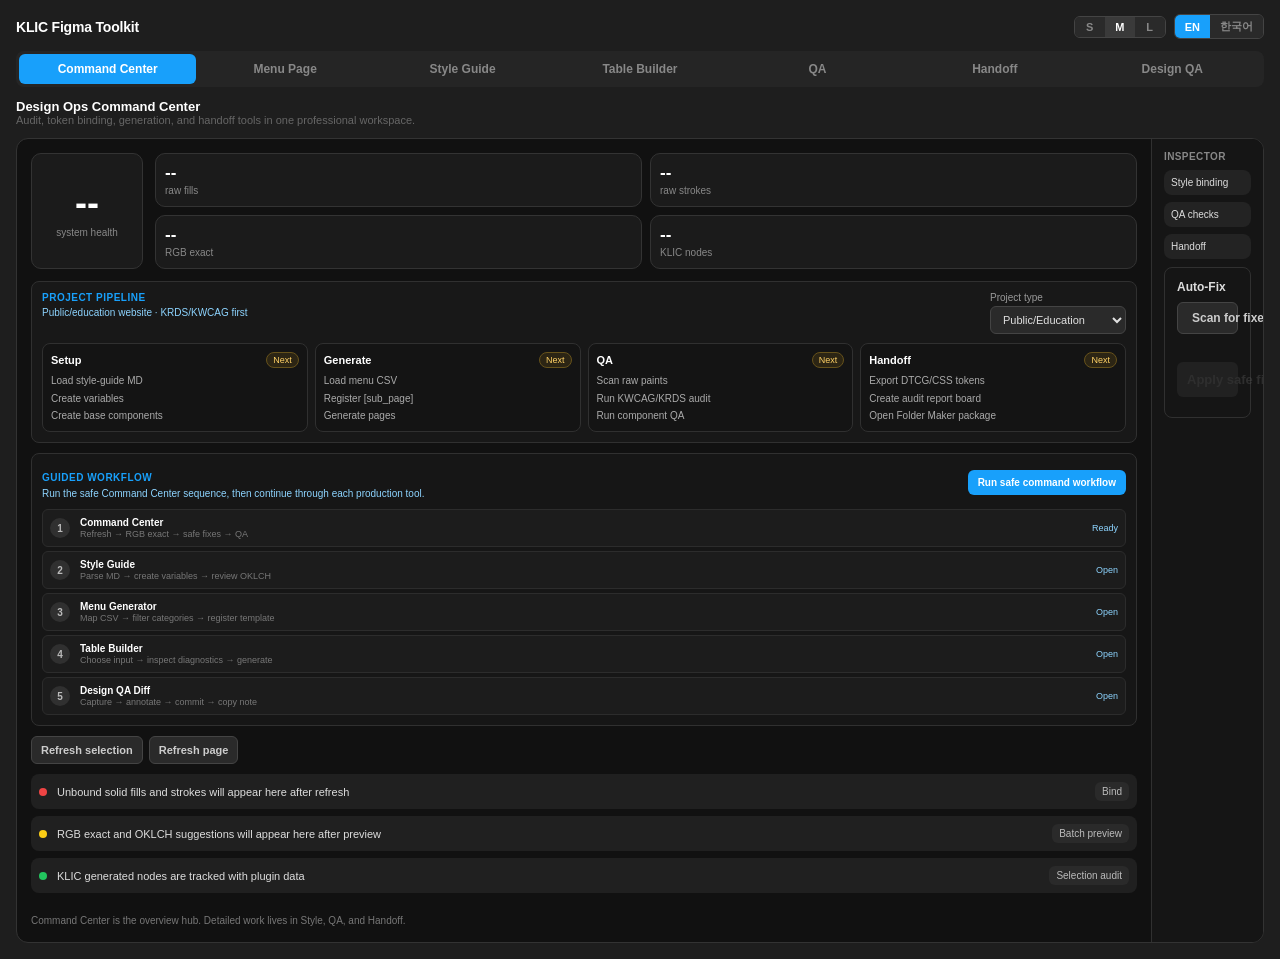
==== commit 7f295ffe: "Add guided production workflow" ====
--- a/klic-figma-toolkit/ui.html
+++ b/klic-figma-toolkit/ui.html
@@ -57,6 +57,20 @@
   }
   .command-grid { display: grid; grid-template-columns: 1fr 112px; min-height: 386px; }
   .command-main { padding: 14px; }
+  .guided-workflow { margin: 10px 0; border: 1px solid #303030; border-radius: 8px; background: #161616; padding: 10px; }
+  .guided-head { display: flex; align-items: center; justify-content: space-between; gap: 10px; margin-bottom: 8px; }
+  .guided-head .btn-primary { flex: 0 0 auto; padding: 7px 10px; font-size: 10px; }
+  .guided-steps { display: grid; grid-template-columns: 1fr; gap: 4px; }
+  .guided-step { display: grid; grid-template-columns: 22px 1fr auto; align-items: center; gap: 8px; width: 100%; min-height: 38px; padding: 5px 7px; border: 1px solid #2c2c2c; border-radius: 6px; background: #1c1c1c; color: #ddd; text-align: left; cursor: pointer; }
+  .guided-step:hover { border-color: #18a0fb; }
+  .guided-step.active { border-color: #18a0fb; background: #162633; }
+  .guided-step.done { border-color: #2f6f50; background: #16231c; }
+  .guided-step.error { border-color: #8a4545; background: #291919; }
+  .guided-index { width: 20px; height: 20px; display: grid; place-items: center; border-radius: 50%; background: #303030; color: #bbb; font-size: 10px; font-weight: 700; }
+  .guided-copy { min-width: 0; display: flex; flex-direction: column; gap: 1px; }
+  .guided-copy strong { font-size: 10px; color: #fff; }
+  .guided-copy small { font-size: 9px; color: #777; white-space: nowrap; overflow: hidden; text-overflow: ellipsis; }
+  .guided-status { font-size: 9px; color: #8dd4ff; white-space: nowrap; }
   .health-row { display: grid; grid-template-columns: 112px 1fr; gap: 12px; margin-bottom: 12px; }
   .health-score {
     border: 1px solid #333; border-radius: 10px; background: #1b1b1b;
@@ -496,6 +510,33 @@
               </label>
             </div>
             <div class="command-pipeline" id="command-pipeline"></div>
+          </div>
+
+          <div class="guided-workflow" id="guided-workflow">
+            <div class="guided-head">
+              <div>
+                <div class="section-label" data-i18n="command.guidedTitle">Guided Workflow</div>
+                <div class="command-pipeline-summary" data-i18n="command.guidedDesc">Run the safe Command Center sequence, then continue through each production tool.</div>
+              </div>
+              <button class="btn btn-primary" id="command-guided-run" data-i18n="command.guidedRun">Run safe command workflow</button>
+            </div>
+            <div class="guided-steps">
+              <button class="guided-step" id="guided-step-command" data-tool="command">
+                <span class="guided-index">1</span><span class="guided-copy"><strong data-i18n="command.guidedCommand">Command Center</strong><small data-i18n="command.guidedCommandDesc">Refresh → RGB exact → safe fixes → QA</small></span><span class="guided-status" data-i18n="command.guidedReady">Ready</span>
+              </button>
+              <button class="guided-step" id="guided-step-style" data-tool="style">
+                <span class="guided-index">2</span><span class="guided-copy"><strong data-i18n="command.guidedStyle">Style Guide</strong><small data-i18n="command.guidedStyleDesc">Parse MD → create variables → review OKLCH</small></span><span class="guided-status" data-i18n="command.guidedOpen">Open</span>
+              </button>
+              <button class="guided-step" id="guided-step-menu" data-tool="menu">
+                <span class="guided-index">3</span><span class="guided-copy"><strong data-i18n="command.guidedMenu">Menu Generator</strong><small data-i18n="command.guidedMenuDesc">Map CSV → filter categories → register template</small></span><span class="guided-status" data-i18n="command.guidedOpen">Open</span>
+              </button>
+              <button class="guided-step" id="guided-step-table" data-tool="table">
+                <span class="guided-index">4</span><span class="guided-copy"><strong data-i18n="command.guidedTable">Table Builder</strong><small data-i18n="command.guidedTableDesc">Choose input → inspect diagnostics → generate</small></span><span class="guided-status" data-i18n="command.guidedOpen">Open</span>
+              </button>
+              <button class="guided-step" id="guided-step-designqa" data-tool="designqa">
+                <span class="guided-index">5</span><span class="guided-copy"><strong data-i18n="command.guidedDesignQa">Design QA Diff</strong><small data-i18n="command.guidedDesignQaDesc">Capture → annotate → commit → copy note</small></span><span class="guided-status" data-i18n="command.guidedOpen">Open</span>
+              </button>
+            </div>
           </div>
 
           <div class="command-actions">
@@ -994,6 +1035,33 @@
     'command.pipelineItemTokens': 'Export DTCG/CSS tokens',
     'command.pipelineItemReport': 'Create audit report board',
     'command.pipelineItemPackage': 'Open Folder Maker package',
+    'command.guidedTitle': 'Guided Workflow',
+    'command.guidedDesc': 'Run the safe Command Center sequence, then continue through each production tool.',
+    'command.guidedRun': 'Run safe command workflow',
+    'command.guidedRerun': 'Run again',
+    'command.guidedCommand': 'Command Center',
+    'command.guidedCommandDesc': 'Refresh → RGB exact → safe fixes → QA',
+    'command.guidedStyle': 'Style Guide',
+    'command.guidedStyleDesc': 'Parse MD → create variables → review OKLCH',
+    'command.guidedMenu': 'Menu Generator',
+    'command.guidedMenuDesc': 'Map CSV → filter categories → register template',
+    'command.guidedTable': 'Table Builder',
+    'command.guidedTableDesc': 'Choose input → inspect diagnostics → generate',
+    'command.guidedDesignQa': 'Design QA Diff',
+    'command.guidedDesignQaDesc': 'Capture → annotate → commit → copy note',
+    'command.guidedReady': 'Ready',
+    'command.guidedOpen': 'Open',
+    'command.guidedInProgress': 'In progress',
+    'command.guidedRefreshing': 'Refreshing page',
+    'command.guidedBindings': 'Previewing RGB exact',
+    'command.guidedApplyingBindings': 'Applying RGB exact',
+    'command.guidedFixes': 'Scanning safe fixes',
+    'command.guidedApplyingFixes': 'Applying A+B',
+    'command.guidedKwcag': 'Running KWCAG/KRDS',
+    'command.guidedComponentQa': 'Running Component QA',
+    'command.guidedCopyNote': 'Copy agent note',
+    'command.guidedComplete': 'Complete',
+    'command.guidedFailed': 'Failed',
     'command.refreshSelection': 'Refresh selection',
     'command.refreshPage': 'Refresh page',
     'command.cancelScan': 'Cancel scan',
@@ -1266,6 +1334,33 @@
     'command.pipelineItemTokens': 'DTCG/CSS 토큰 내보내기',
     'command.pipelineItemReport': '감사 리포트 보드 생성',
     'command.pipelineItemPackage': 'Folder Maker 패키지 열기',
+    'command.guidedTitle': '가이드 워크플로우',
+    'command.guidedDesc': '안전한 Command Center 순서를 실행한 뒤 각 제작 도구로 이어서 작업합니다.',
+    'command.guidedRun': '안전 워크플로우 실행',
+    'command.guidedRerun': '다시 실행',
+    'command.guidedCommand': 'Command Center',
+    'command.guidedCommandDesc': '페이지 갱신 → RGB 정확 → 안전 수리 → QA',
+    'command.guidedStyle': 'Style Guide',
+    'command.guidedStyleDesc': 'MD 파싱 → Variables 생성 → OKLCH 검토',
+    'command.guidedMenu': 'Menu Generator',
+    'command.guidedMenuDesc': 'CSV 매핑 → 분류 필터 → 템플릿 등록',
+    'command.guidedTable': 'Table Builder',
+    'command.guidedTableDesc': '입력 선택 → 진단 확인 → 생성',
+    'command.guidedDesignQa': 'Design QA Diff',
+    'command.guidedDesignQaDesc': '캡처 → 라벨링 → 기록 → 노트 복사',
+    'command.guidedReady': '준비',
+    'command.guidedOpen': '열기',
+    'command.guidedInProgress': '진행 중',
+    'command.guidedRefreshing': '페이지 갱신 중',
+    'command.guidedBindings': 'RGB 정확 미리보기',
+    'command.guidedApplyingBindings': 'RGB 정확 적용 중',
+    'command.guidedFixes': '안전 수리 스캔 중',
+    'command.guidedApplyingFixes': 'A+B 적용 중',
+    'command.guidedKwcag': 'KWCAG/KRDS 실행 중',
+    'command.guidedComponentQa': 'Component QA 실행 중',
+    'command.guidedCopyNote': '에이전트 노트 복사',
+    'command.guidedComplete': '완료',
+    'command.guidedFailed': '실패',
     'command.refreshSelection': '선택 영역 새로고침',
     'command.refreshPage': '페이지 새로고침',
     'command.cancelScan': '스캔 취소',
@@ -1684,7 +1779,8 @@
     .replace(/&/g, '&amp;')
     .replace(/</g, '&lt;')
     .replace(/>/g, '&gt;')
-    .replace(/"/g, '&quot;');
+    .replace(/"/g, '&quot;')
+    .replace(/'/g, '&#39;');
 }
 
 function commandSetText(id, value) {
@@ -1752,15 +1848,7 @@
 }
 
 async function commandOpenFolderMaker() {
-  try {
-    const res = await fetch(FOLDER_MAKER_BRIDGE_URL, { method: 'POST' });
-    const data = await res.json().catch(() => ({}));
-    if (!res.ok || !data.ok) throw new Error(data.error || 'Bridge returned an error');
-    commandRenderFolderMakerFallback(FOLDER_MAKER_BRIDGE_URL, t('command.folderMakerBridgeOpened'));
-    return;
-  } catch (err) {
-    commandRenderFolderMakerFallback(FOLDER_MAKER_BRIDGE_URL, t('command.folderMakerBridgeMissing'));
-  }
+  parent.postMessage({ pluginMessage: { type: 'command-open-folder-maker' } }, '*');
 }
 
 function commandTryOpenFolderMakerProtocol() {
@@ -1920,6 +2008,7 @@
   commandRenderProjectPipeline();
   if (commandLastSnapshot) commandRenderSnapshot(commandLastSnapshot);
   if (commandLastPreviewItems && commandLastPreviewItems.length) commandRenderBindingPreview(commandLastPreviewItems);
+  commandGuidedRender();
 }
 
 async function commandCopySmokeEvidence(button) {
@@ -2039,6 +2128,74 @@
   return `<div class="${msg.passed ? 'hint' : 'status error'}">${msg.passed ? t('command.smokePassed') : commandEscape(t('command.smokeFailed', msg.message))}</div>${rows ? `<div class="command-issues" style="margin-top:8px">${rows}</div>` : ''}${evidence}`;
 }
 
+let commandGuidedPhase = 'idle';
+let commandGuidedStatusKey = 'command.guidedReady';
+
+function commandGuidedRender() {
+  const button = document.getElementById('command-guided-run');
+  if (button) button.textContent = t(commandGuidedPhase === 'done' ? 'command.guidedRerun' : 'command.guidedRun');
+  if (commandGuidedPhase !== 'idle') {
+    const status = document.querySelector('#guided-step-command .guided-status');
+    if (status) status.textContent = t(commandGuidedStatusKey);
+  }
+}
+
+function commandGuidedSetStep(tool, state, statusKey) {
+  const step = document.getElementById('guided-step-' + tool);
+  if (!step) return;
+  step.classList.remove('active', 'done', 'error');
+  if (state) step.classList.add(state);
+  const status = step.querySelector('.guided-status');
+  if (status) {
+    status.dataset.i18n = statusKey;
+    status.textContent = t(statusKey);
+  }
+}
+
+function commandGuidedSetPhase(phase, statusKey) {
+  commandGuidedPhase = phase;
+  commandGuidedStatusKey = statusKey;
+  commandGuidedSetStep('command', phase === 'done' ? 'done' : (phase === 'error' ? 'error' : 'active'), statusKey);
+  const button = document.getElementById('command-guided-run');
+  if (button) {
+    button.disabled = phase !== 'idle' && phase !== 'done' && phase !== 'error';
+    button.textContent = t(phase === 'done' ? 'command.guidedRerun' : 'command.guidedRun');
+  }
+}
+
+function commandGuidedCollectFixes() {
+  commandGuidedSetPhase('fixes', 'command.guidedFixes');
+  parent.postMessage({ pluginMessage: { type: 'command-collect-fixes', scope: 'page', options: commandGetOptions() } }, '*');
+}
+
+function commandGuidedRunAudit() {
+  commandGuidedSetPhase('kwcag', 'command.guidedKwcag');
+  parent.postMessage({ pluginMessage: { type: 'command-kwcag-krds-audit', scope: 'page', options: commandGetOptions() } }, '*');
+}
+
+function commandGuidedStart() {
+  switchTool('command');
+  commandScope = 'page';
+  const includeOklch = document.getElementById('command-include-oklch-apply');
+  if (includeOklch) includeOklch.checked = false;
+  commandGuidedSetPhase('refresh', 'command.guidedRefreshing');
+  parent.postMessage({ pluginMessage: { type: 'command-refresh', scope: 'page', options: commandGetOptions() } }, '*');
+}
+
+function commandGuidedOpenTool(tool) {
+  switchTool(tool);
+  commandGuidedSetStep(tool, 'active', 'command.guidedInProgress');
+  if (tool === 'style') styleParseCurrentMd(false);
+  if (tool === 'menu') menuSwitchInput('url');
+  if (tool === 'table') tableSwitchTab('unified');
+}
+
+function commandGuidedFail() {
+  if (commandGuidedPhase !== 'idle' && commandGuidedPhase !== 'done') {
+    commandGuidedSetPhase('error', 'command.guidedFailed');
+  }
+}
+
 document.getElementById('command-refresh-selection').addEventListener('click', () => commandRefresh('selection'));
 document.getElementById('command-refresh-page').addEventListener('click', () => commandRefresh('page'));
 document.getElementById('command-cancel-scan').addEventListener('click', commandCancelScan);
@@ -2052,6 +2209,14 @@
 document.getElementById('command-create-report-board').addEventListener('click', commandCreateReportBoard);
 document.getElementById('command-open-folder-maker').addEventListener('click', commandOpenFolderMaker);
 document.getElementById('command-project-type').addEventListener('change', (event) => commandApplyProjectPreset(event.target.value));
+document.getElementById('command-guided-run').addEventListener('click', commandGuidedStart);
+document.querySelectorAll('.guided-step[data-tool]').forEach(step => {
+  step.addEventListener('click', () => {
+    const tool = step.dataset.tool;
+    if (tool === 'command') commandGuidedStart();
+    else commandGuidedOpenTool(tool);
+  });
+});
 
 /* ── Auto-Fix section (Task 7): scan + AB batch apply + per-item apply ──
    Reuses the same scope/options helpers as commandRefresh so the fix engine
@@ -2131,6 +2296,8 @@
 let menuCsvData = null;
 let menuLevelCols = [];
 let menuSourceName = '';
+const MENU_MAX_SOURCE_BYTES = 2 * 1024 * 1024;
+const MENU_MAX_ITEMS = 500;
 
 const MENU_SAMPLE_CSV = `1차,2차,3차,4차,url,분류
 직무발명제도란?,한눈에 보는 직무발명제도,,,https://kipa.org/ip-job/intro/intro01.jsp,콘텐츠
@@ -2238,7 +2405,7 @@
 }
 function menuRenderFilterTags() {
   document.getElementById('menu-filter-tags').innerHTML = menuExcludeKeywords.map((kw, i) =>
-    `<span class="filter-tag">${kw}<span class="remove" onclick="menuRemoveKeyword(${i})">×</span></span>`
+    `<span class="filter-tag">${commandEscape(kw)}<span class="remove" onclick="menuRemoveKeyword(${i})">×</span></span>`
   ).join('');
 }
 function menuAddKeyword() {
@@ -2356,8 +2523,8 @@
 }
 
 function menuApplyData(data) {
-  menuData = data;
-  menuRenderList(data);
+  menuData = data.slice(0, MENU_MAX_ITEMS);
+  menuRenderList(menuData);
   menuApplyKeywordFilter();
 }
 function menuRenderList(data) {
@@ -2369,13 +2536,13 @@
   });
   let html = '';
   for (const [sec, items] of Object.entries(sectionMap)) {
-    html += `<div class="menu-group-label">${sec}</div>`;
+    html += `<div class="menu-group-label">${commandEscape(sec)}</div>`;
     items.forEach(m => {
       html += `
         <label class="menu-item">
           <input type="checkbox" class="menu-item-check" data-index="${m.originalIndex}" checked onchange="menuUpdateCount()">
-          <span class="menu-name">${m.name}</span>
-          <span class="menu-path">${m.path}</span>
+          <span class="menu-name">${commandEscape(m.name)}</span>
+          <span class="menu-path">${commandEscape(m.path)}</span>
         </label>`;
     });
   }
@@ -2427,7 +2594,7 @@
 function menuFillSelectOptions(id, headers, includeNone = false) {
   const sel = document.getElementById(id);
   sel.innerHTML = (includeNone ? '<option value="">--</option>' : '')
-    + headers.map(h => `<option value="${h}">${h}</option>`).join('');
+    + headers.map(h => `<option value="${commandEscape(h)}">${commandEscape(h)}</option>`).join('');
 }
 function menuRenderCatChips(rows, categoryCol) {
   const el = document.getElementById('menu-cat-chips');
@@ -2437,9 +2604,10 @@
   el.innerHTML = values.map(v => {
     const count = rows.filter(r => r[categoryCol] === v).length;
     const checked = defaultOn.some(d => v.toLowerCase().includes(d)) ? 'checked' : '';
+    const safeValue = commandEscape(v);
     return `<div class="cat-chip">
-      <input type="checkbox" id="menu-cat_${v}" value="${v}" ${checked}>
-      <label for="menu-cat_${v}">${v} (${count})</label>
+      <input type="checkbox" id="menu-cat_${safeValue}" value="${safeValue}" ${checked}>
+      <label for="menu-cat_${safeValue}">${safeValue} (${count})</label>
     </div>`;
   }).join('');
 }
@@ -2500,6 +2668,7 @@
 function menuApplyParsedCSV(parsed, fileName) {
   menuCsvData = parsed;
   if (!menuCsvData) { alert(t('menu.csvFail')); return false; }
+  menuCsvData.rows = menuCsvData.rows.slice(0, MENU_MAX_ITEMS);
   menuLevelCols = menuDetectLevelCols(menuCsvData.headers);
   menuFillSelectOptions('menu-name-col', menuCsvData.headers);
   menuFillSelectOptions('menu-path-col', menuCsvData.headers, true);
@@ -2513,6 +2682,10 @@
   return true;
 }
 function menuLoadCSVFile(file) {
+  if (file.size > MENU_MAX_SOURCE_BYTES) {
+    menuSetStatus(t('menu.fetchFail'), 'error');
+    return;
+  }
   const encoding = document.getElementById('menu-encoding').value;
   const reader = new FileReader();
   reader.onload = (ev) => {
@@ -2536,8 +2709,14 @@
   btn.disabled = true;
   menuSetStatus(t('menu.fetching'));
   try {
+    const parsedUrl = new URL(url);
+    if (parsedUrl.protocol !== 'http:' && parsedUrl.protocol !== 'https:') throw new Error('Unsupported URL protocol');
     const res = await fetch(url);
+    if (!res.ok) throw new Error('HTTP ' + res.status);
+    const declaredLength = Number(res.headers.get('content-length') || 0);
+    if (declaredLength > MENU_MAX_SOURCE_BYTES) throw new Error('Response too large');
     const html = await res.text();
+    if (html.length > MENU_MAX_SOURCE_BYTES) throw new Error('Response too large');
     const parsed = parseMenuFromHTML(html);
     if (parsed && parsed.length > 0) {
       menuSourceName = url;
@@ -2557,6 +2736,7 @@
 document.getElementById('menu-parse').addEventListener('click', () => {
   const html = document.getElementById('menu-html-input').value.trim();
   if (!html) { menuSetHtmlStatus(t('menu.htmlEmpty'), 'error'); return; }
+  if (html.length > MENU_MAX_SOURCE_BYTES) { menuSetHtmlStatus(t('menu.fetchFail'), 'error'); return; }
   const parsed = parseMenuFromHTML(html);
   if (parsed && parsed.length > 0) {
     menuSourceName = 'html-source';
@@ -2894,7 +3074,7 @@
     return;
   }
   container.innerHTML = families.map(fam =>
-    `<div class="font-result-item${styleSelectedFont === fam ? ' active' : ''}" data-fam="${fam}">${fam}</div>`
+    `<div class="font-result-item${styleSelectedFont === fam ? ' active' : ''}" data-fam="${commandEscape(fam)}">${commandEscape(fam)}</div>`
   ).join('');
   container.querySelectorAll('.font-result-item[data-fam]').forEach(el => {
     el.addEventListener('click', () => styleApplyFont(el.dataset.fam));
@@ -3452,15 +3632,29 @@
   if (msg.type === 'command-snapshot') {
     commandRenderSnapshot(msg.data);
     if (msg.data && msg.data.previewItems) commandRenderBindingPreview(msg.data.previewItems);
+    if (commandGuidedPhase === 'refresh') {
+      commandGuidedSetPhase('bindings', 'command.guidedBindings');
+      parent.postMessage({ pluginMessage: { type: 'command-preview-color-bindings', scope: 'page', options: commandGetOptions() } }, '*');
+    }
     return;
   }
   if (msg.type === 'command-fixes-preview') {
     commandRenderFixPreview(msg);
+    if (commandGuidedPhase === 'fixes') {
+      const counts = msg.counts || {};
+      if ((counts.A || 0) + (counts.B || 0) > 0) {
+        commandGuidedSetPhase('apply-fixes', 'command.guidedApplyingFixes');
+        parent.postMessage({ pluginMessage: { type: 'command-apply-fixes', tier: 'AB' } }, '*');
+      } else {
+        commandGuidedRunAudit();
+      }
+    }
     return;
   }
   if (msg.type === 'command-fixes-applied') {
     const list = commandGetBindingList();
     list.innerHTML = `<div class="hint">${t('command.fixApplied', msg.applied || 0)}</div>`;
+    if (commandGuidedPhase === 'apply-fixes') commandGuidedRunAudit();
     // Re-scan so counts/chips reflect the post-apply state (mirrors command-refresh).
     parent.postMessage({ pluginMessage: { type: 'command-collect-fixes', scope: commandScope, options: commandGetOptions() } }, '*');
     return;
@@ -3468,19 +3662,36 @@
   if (msg.type === 'command-bindings-preview') {
     commandRenderSnapshot(msg.data);
     commandRenderBindingPreview(msg.items || []);
+    if (commandGuidedPhase === 'bindings') {
+      const exact = (msg.items || []).filter(item => item.matchType === 'rgb-exact');
+      if (exact.length) {
+        commandGuidedSetPhase('apply-bindings', 'command.guidedApplyingBindings');
+        const options = commandGetOptions();
+        options.includeOklchApply = false;
+        parent.postMessage({ pluginMessage: { type: 'command-apply-color-bindings', scope: 'page', changes: exact, options } }, '*');
+      } else {
+        commandGuidedCollectFixes();
+      }
+    }
     return;
   }
   if (msg.type === 'command-apply-result') {
     const list = commandGetBindingList('binding');
     list.innerHTML = `<div class="hint">${t('command.applied', msg.applied || 0, msg.skipped || 0)}</div>`;
+    if (commandGuidedPhase === 'apply-bindings') commandGuidedCollectFixes();
     return;
   }
   if (msg.type === 'command-kwcag-krds-audit-result') {
     commandRenderKwcagKrdsAudit(msg);
+    if (commandGuidedPhase === 'kwcag') {
+      commandGuidedSetPhase('component-qa', 'command.guidedComponentQa');
+      parent.postMessage({ pluginMessage: { type: 'command-component-qa', scope: 'page', options: commandGetOptions() } }, '*');
+    }
     return;
   }
   if (msg.type === 'command-component-qa-result') {
     commandRenderComponentQa(msg);
+    if (commandGuidedPhase === 'component-qa') commandGuidedSetPhase('done', 'command.guidedComplete');
     return;
   }
   if (msg.type === 'command-token-governance-result') {
@@ -3516,6 +3727,7 @@
   if (msg.type === 'command-error') {
     const list = commandGetBindingList();
     list.innerHTML = `<div class="status error">${commandEscape(t('command.error', msg.message || 'Unknown error'))}</div>`;
+    commandGuidedFail();
     return;
   }
 
@@ -3527,6 +3739,7 @@
     tableUpdateBtn(); btn.textContent = t('table.generate');
     status.textContent = t('table.done', msg.rows, msg.cols);
     status.className = 'status ok';
+    commandGuidedSetStep('table', 'done', 'command.guidedComplete');
     return;
   }
   if (msg.type === 'table-error') {
@@ -3549,6 +3762,7 @@
     document.getElementById('menu-generate').disabled = false;
     document.getElementById('menu-progress-wrap').style.display = 'none';
     menuShowResult(t('menu.done', msg.count), 'success');
+    commandGuidedSetStep('menu', 'done', 'command.guidedComplete');
     return;
   }
   if (msg.type === 'menu-template-registered') {
@@ -3587,6 +3801,7 @@
     else if (msg.type === 'style-draw-done') el.textContent = t('style.boardDone', msg.textStyleCount || 9, msg.fontFamily ? t('style.summaryFont', msg.fontFamily) : '');
     else el.textContent = t('style.compDone', msg.btnVariantCount, msg.inputVariantCount);
     el.className = 'result success'; el.style.display = 'block';
+    if (msg.type === 'style-done') commandGuidedSetStep('style', 'done', 'command.guidedComplete');
     return;
   }
   if (msg.type === 'style-error') {
@@ -3601,10 +3816,12 @@
   /* ── Design QA Diff ── */
   if (msg.type === 'qa-rasterize-result') {
     qaRenderRasterResult(msg);
+    if (!msg.error) commandGuidedSetStep('designqa', 'active', 'command.guidedInProgress');
     return;
   }
   if (msg.type === 'qa-commit-result') {
     qaRenderCommitResult(msg);
+    if (!msg.error) commandGuidedSetStep('designqa', 'active', 'command.guidedCopyNote');
     return;
   }
 };
@@ -3640,6 +3857,16 @@
 function qaBytesToObjectUrl(bytes) {
   const blob = new Blob([bytes], { type: 'image/png' });
   return URL.createObjectURL(blob);
+}
+
+let qaDesignObjectUrl = '';
+let qaImplObjectUrl = '';
+
+function qaReplaceObjectUrl(img, bytes, currentUrl) {
+  if (currentUrl) URL.revokeObjectURL(currentUrl);
+  const nextUrl = qaBytesToObjectUrl(bytes);
+  img.src = nextUrl;
+  return nextUrl;
 }
 
 function qaPlanImageScale(width, height) {
@@ -3669,7 +3896,7 @@
 
 function qaSetImplImage(bytes, width, height) {
   qaImpl = { bytes, width, height };
-  document.getElementById('qa-impl-img').src = qaBytesToObjectUrl(bytes);
+  qaImplObjectUrl = qaReplaceObjectUrl(document.getElementById('qa-impl-img'), bytes, qaImplObjectUrl);
   qaResetImplLabels();
   qaUpdateAgentNote();
 }
@@ -3962,7 +4189,9 @@
   file.arrayBuffer().then((buf) => {
     const bytes = new Uint8Array(buf);
     const probe = new Image();
+    const probeUrl = qaBytesToObjectUrl(bytes);
     probe.onload = () => {
+      URL.revokeObjectURL(probeUrl);
       const plan = qaPlanImageScale(probe.naturalWidth, probe.naturalHeight);
       if (plan.factor === 1) {
         qaSetImplImage(bytes, plan.width, plan.height);
@@ -3981,9 +4210,10 @@
       });
     };
     probe.onerror = () => {
+      URL.revokeObjectURL(probeUrl);
       document.getElementById('qa-result').textContent = t('designqa.errEncodeFailed');
     };
-    probe.src = qaBytesToObjectUrl(bytes);
+    probe.src = probeUrl;
   });
 }
 
@@ -4001,7 +4231,7 @@
     return;
   }
   qaDesign = { bytes: msg.bytes, width: msg.width, height: msg.height, nodeId: msg.nodeId };
-  img.src = qaBytesToObjectUrl(msg.bytes);
+  qaDesignObjectUrl = qaReplaceObjectUrl(img, msg.bytes, qaDesignObjectUrl);
   hint.textContent = msg.width + ' × ' + msg.height;
   qaUpdateAgentNote();
 }
@@ -4055,7 +4285,10 @@
   }, '*');
   result.textContent = '';
 });
-document.getElementById('qa-copy-note').addEventListener('click', qaCopyAgentNote);
+document.getElementById('qa-copy-note').addEventListener('click', () => {
+  qaCopyAgentNote();
+  commandGuidedSetStep('designqa', 'done', 'command.guidedComplete');
+});
 qaInitOverlay();
 qaUpdateAgentNote();
 </script>
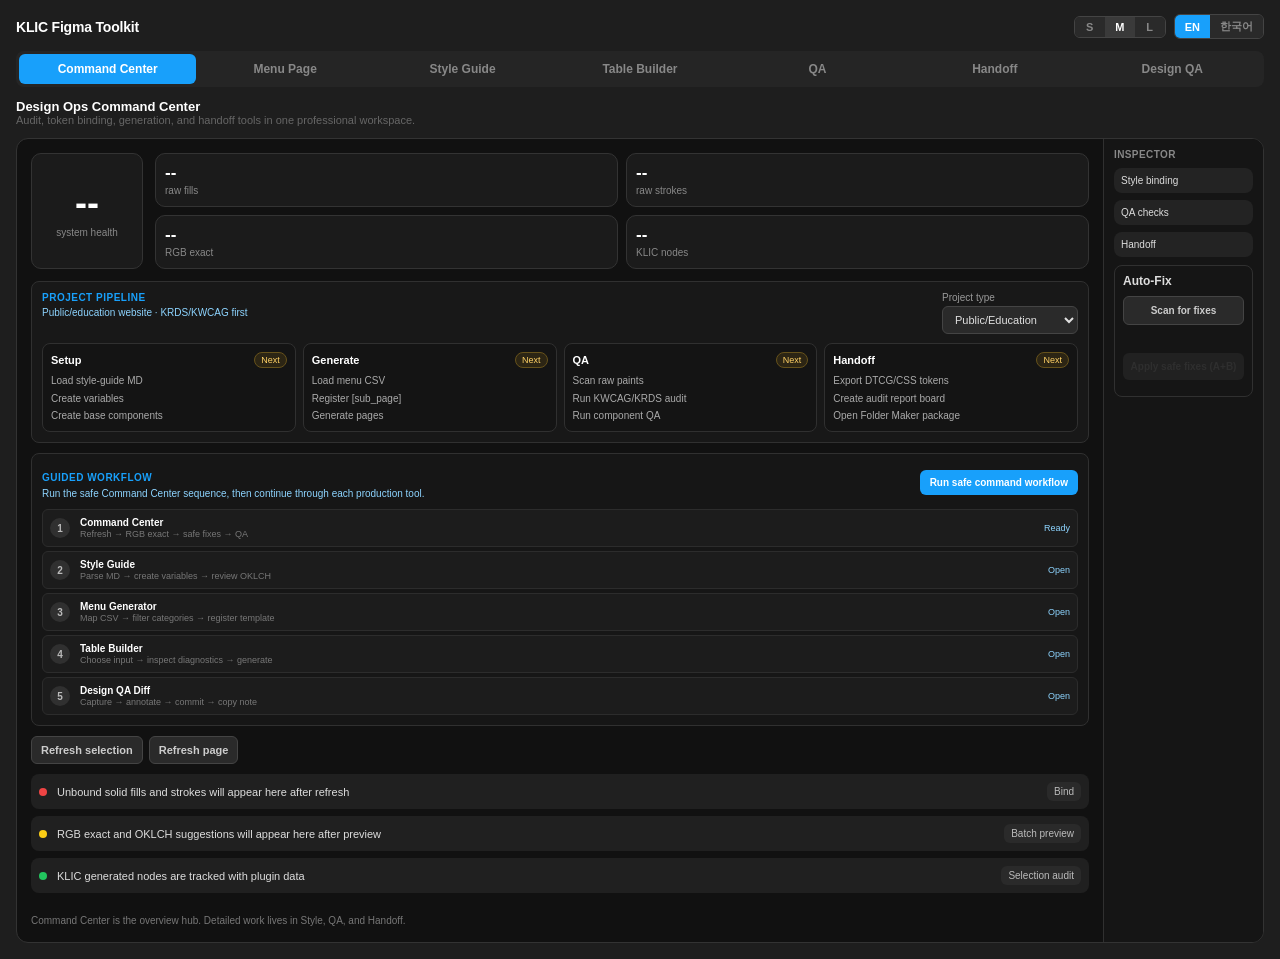
==== commit d8b84279: "Fix Command Center sidebar overflow" ====
--- a/klic-figma-toolkit/ui.html
+++ b/klic-figma-toolkit/ui.html
@@ -55,7 +55,7 @@
     border: 1px solid #333; border-radius: 12px; overflow: hidden;
     background: #111; min-height: 430px;
   }
-  .command-grid { display: grid; grid-template-columns: 1fr 112px; min-height: 386px; }
+  .command-grid { display: grid; grid-template-columns: minmax(0, 1fr) 160px; min-height: 386px; }
   .command-main { padding: 14px; }
   .guided-workflow { margin: 10px 0; border: 1px solid #303030; border-radius: 8px; background: #161616; padding: 10px; }
   .guided-head { display: flex; align-items: center; justify-content: space-between; gap: 10px; margin-bottom: 8px; }
@@ -95,7 +95,9 @@
     padding: 4px 7px; border-radius: 6px; background: #2a2a2a;
     color: #bbb; font-size: 10px; white-space: nowrap;
   }
-  .command-side { border-left: 1px solid #303030; background: #151515; padding: 12px; }
+  .command-side { min-width: 0; border-left: 1px solid #303030; background: #151515; padding: 10px; }
+  .command-side .btn { width: 100%; padding: 7px 5px; font-size: 10px; line-height: 1.3; white-space: normal; overflow-wrap: anywhere; }
+  .command-side .side-chip { white-space: normal; overflow-wrap: anywhere; }
   .side-label { color: #888; font-size: 10px; font-weight: 700; letter-spacing: .4px; text-transform: uppercase; margin-bottom: 8px; }
   .side-chip { padding: 7px; border-radius: 8px; background: #232323; color: #ddd; font-size: 10px; margin-bottom: 7px; cursor: pointer; }
   .side-chip:hover { background: #2d2d2d; color: #fff; }
@@ -421,7 +423,7 @@
   .unit { font-size: 11px; color: #888; }
 
   /* Command Center Auto-Fix section (Task 7) */
-  .fix-section { display: flex; flex-direction: column; gap: 8px; padding: 12px; border: 1px solid #303030; border-radius: 8px; margin-top: 8px; }
+  .fix-section { min-width: 0; display: flex; flex-direction: column; gap: 8px; padding: 8px; border: 1px solid #303030; border-radius: 8px; margin-top: 8px; }
   .fix-section h3 { margin: 0; font-size: 12px; font-weight: 600; color: #ddd; }
   .fix-counts { display: flex; gap: 6px; flex-wrap: wrap; min-height: 12px; }
   .fix-counts .chip { background: #202020; border-radius: 999px; padding: 3px 8px; font-size: 11px; color: #ddd; }
